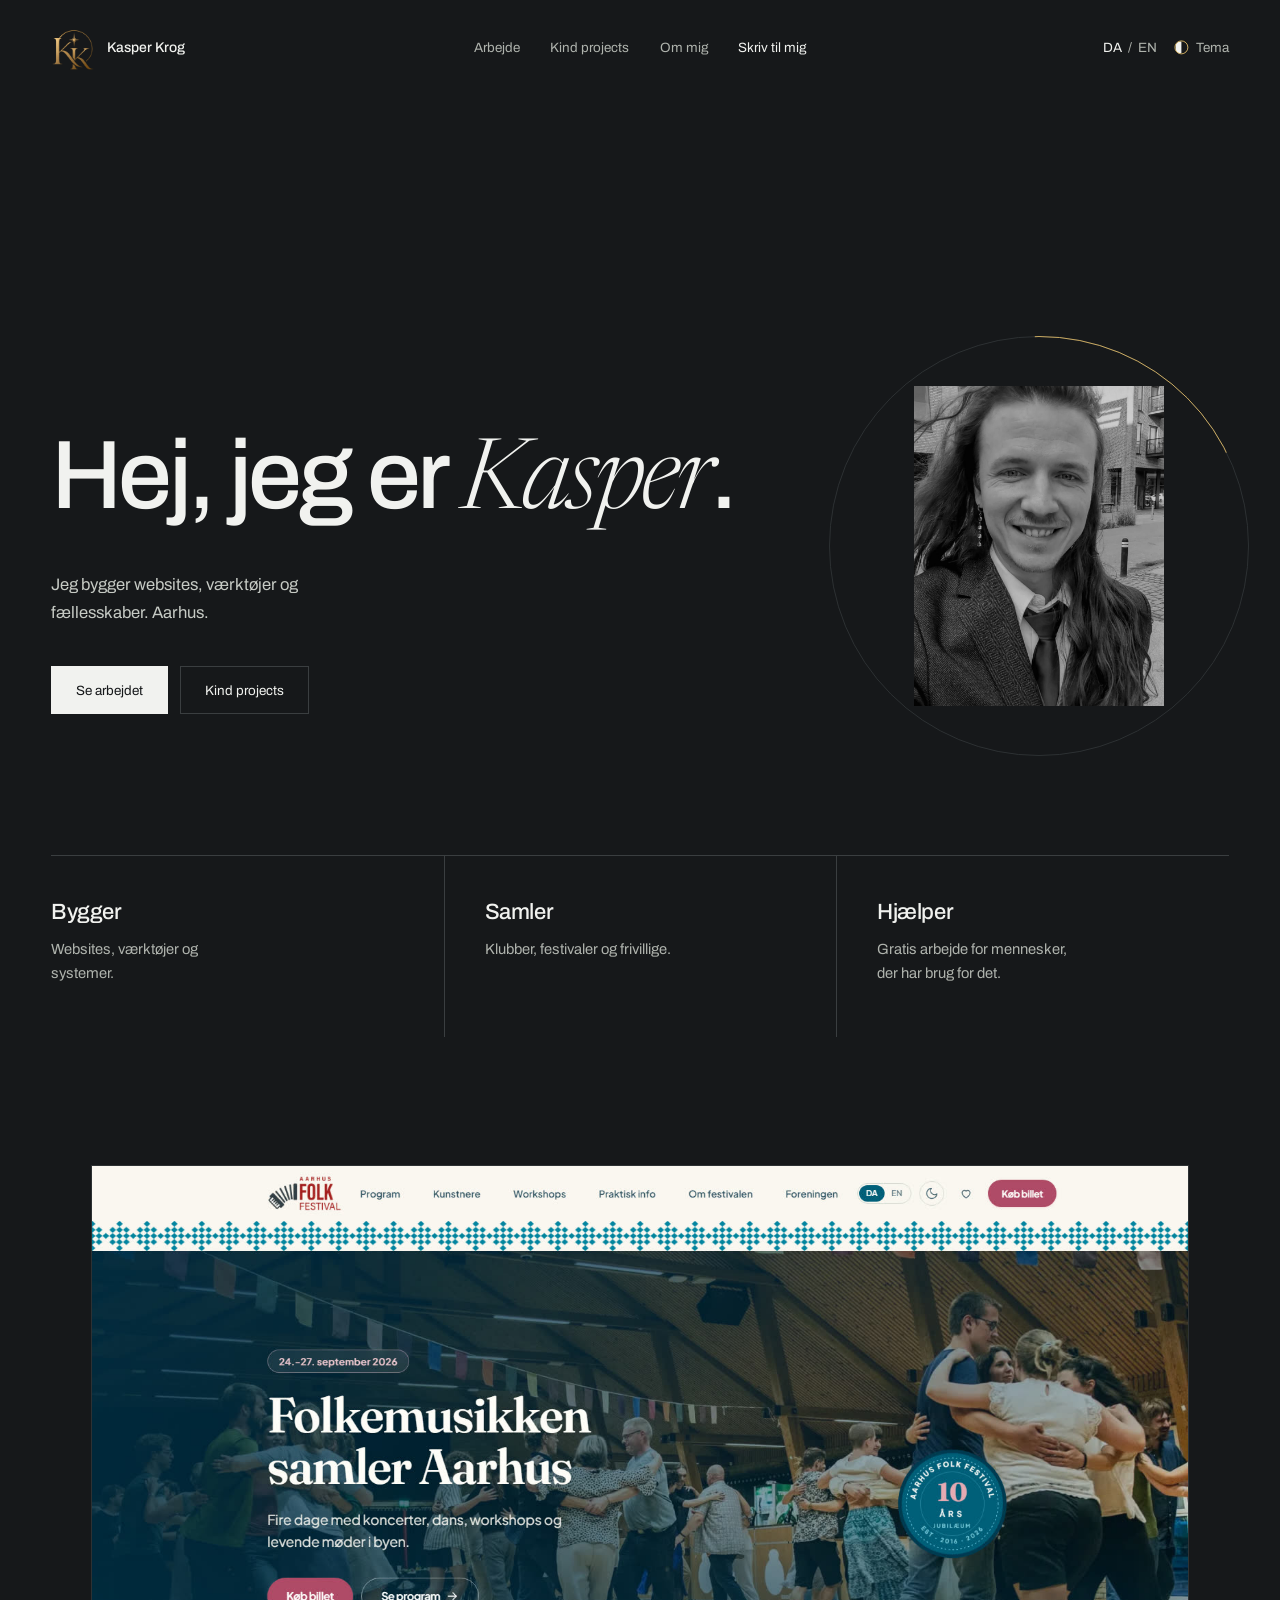
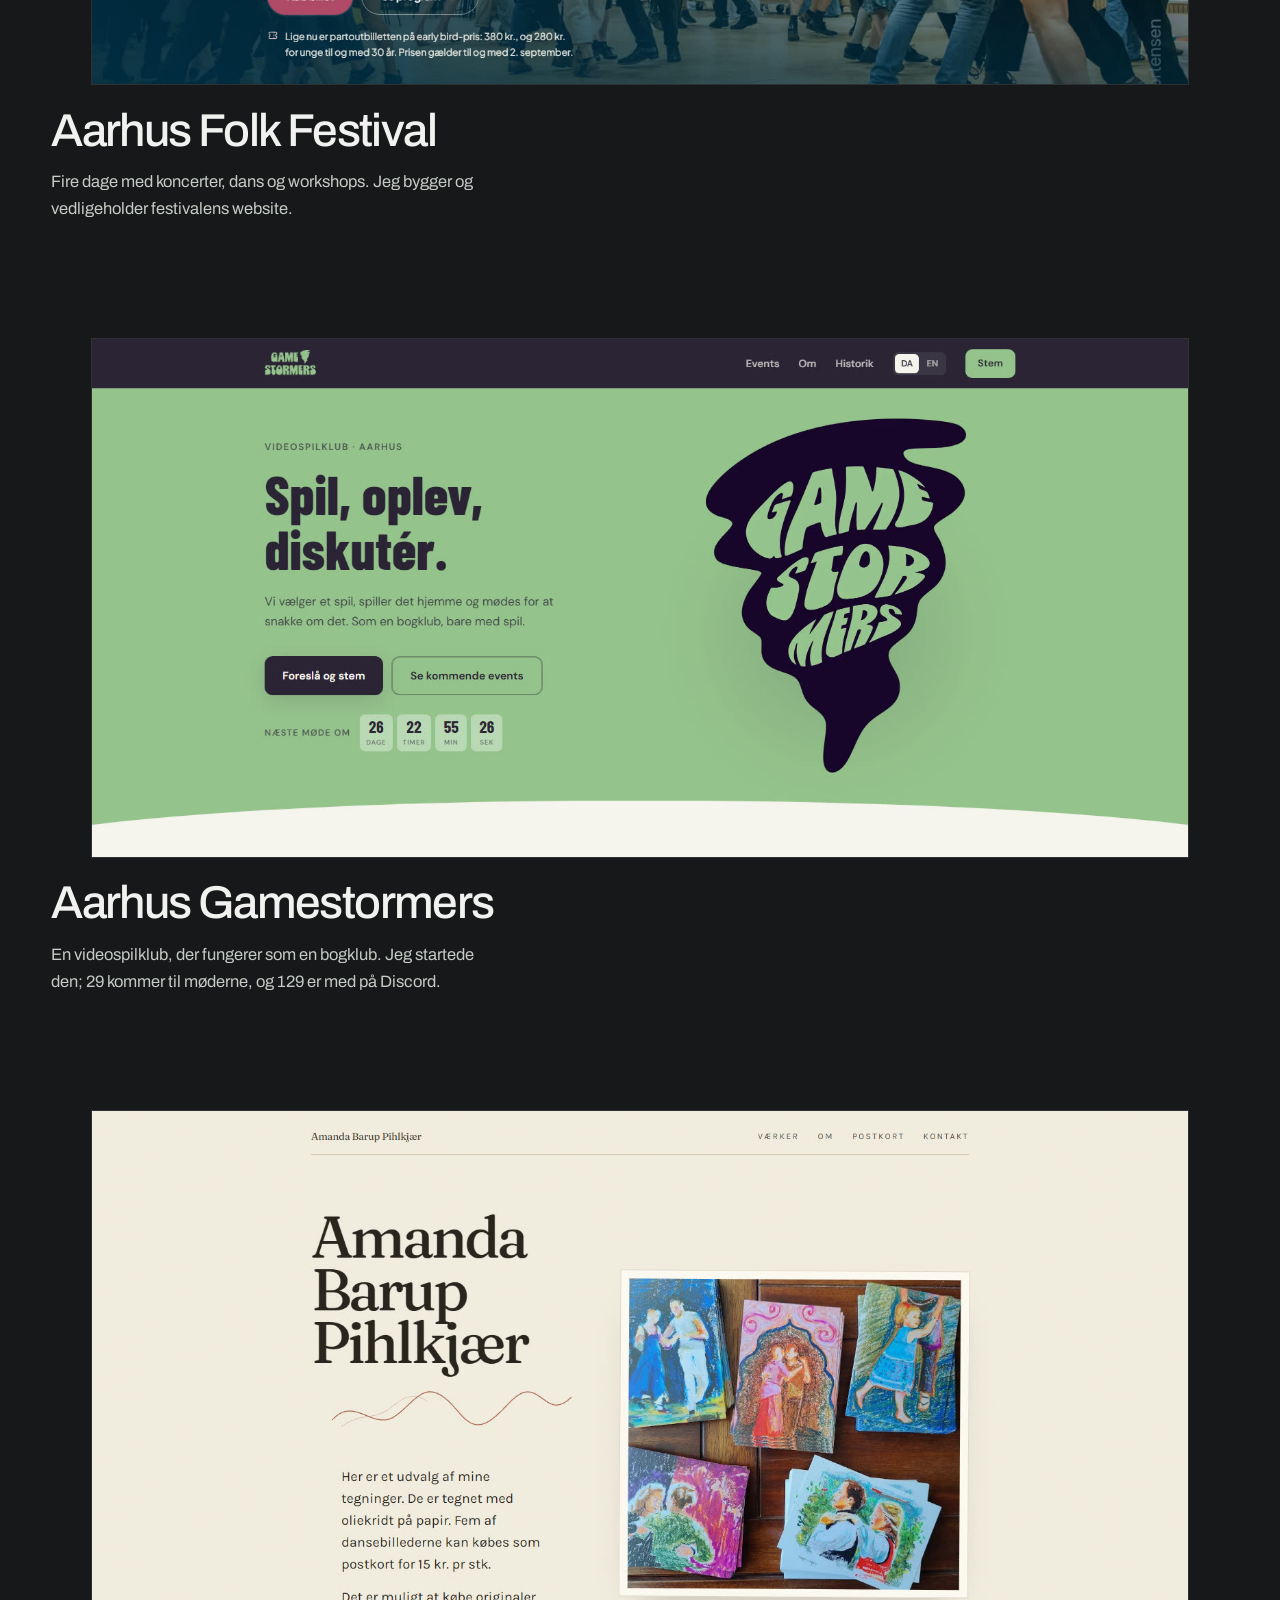
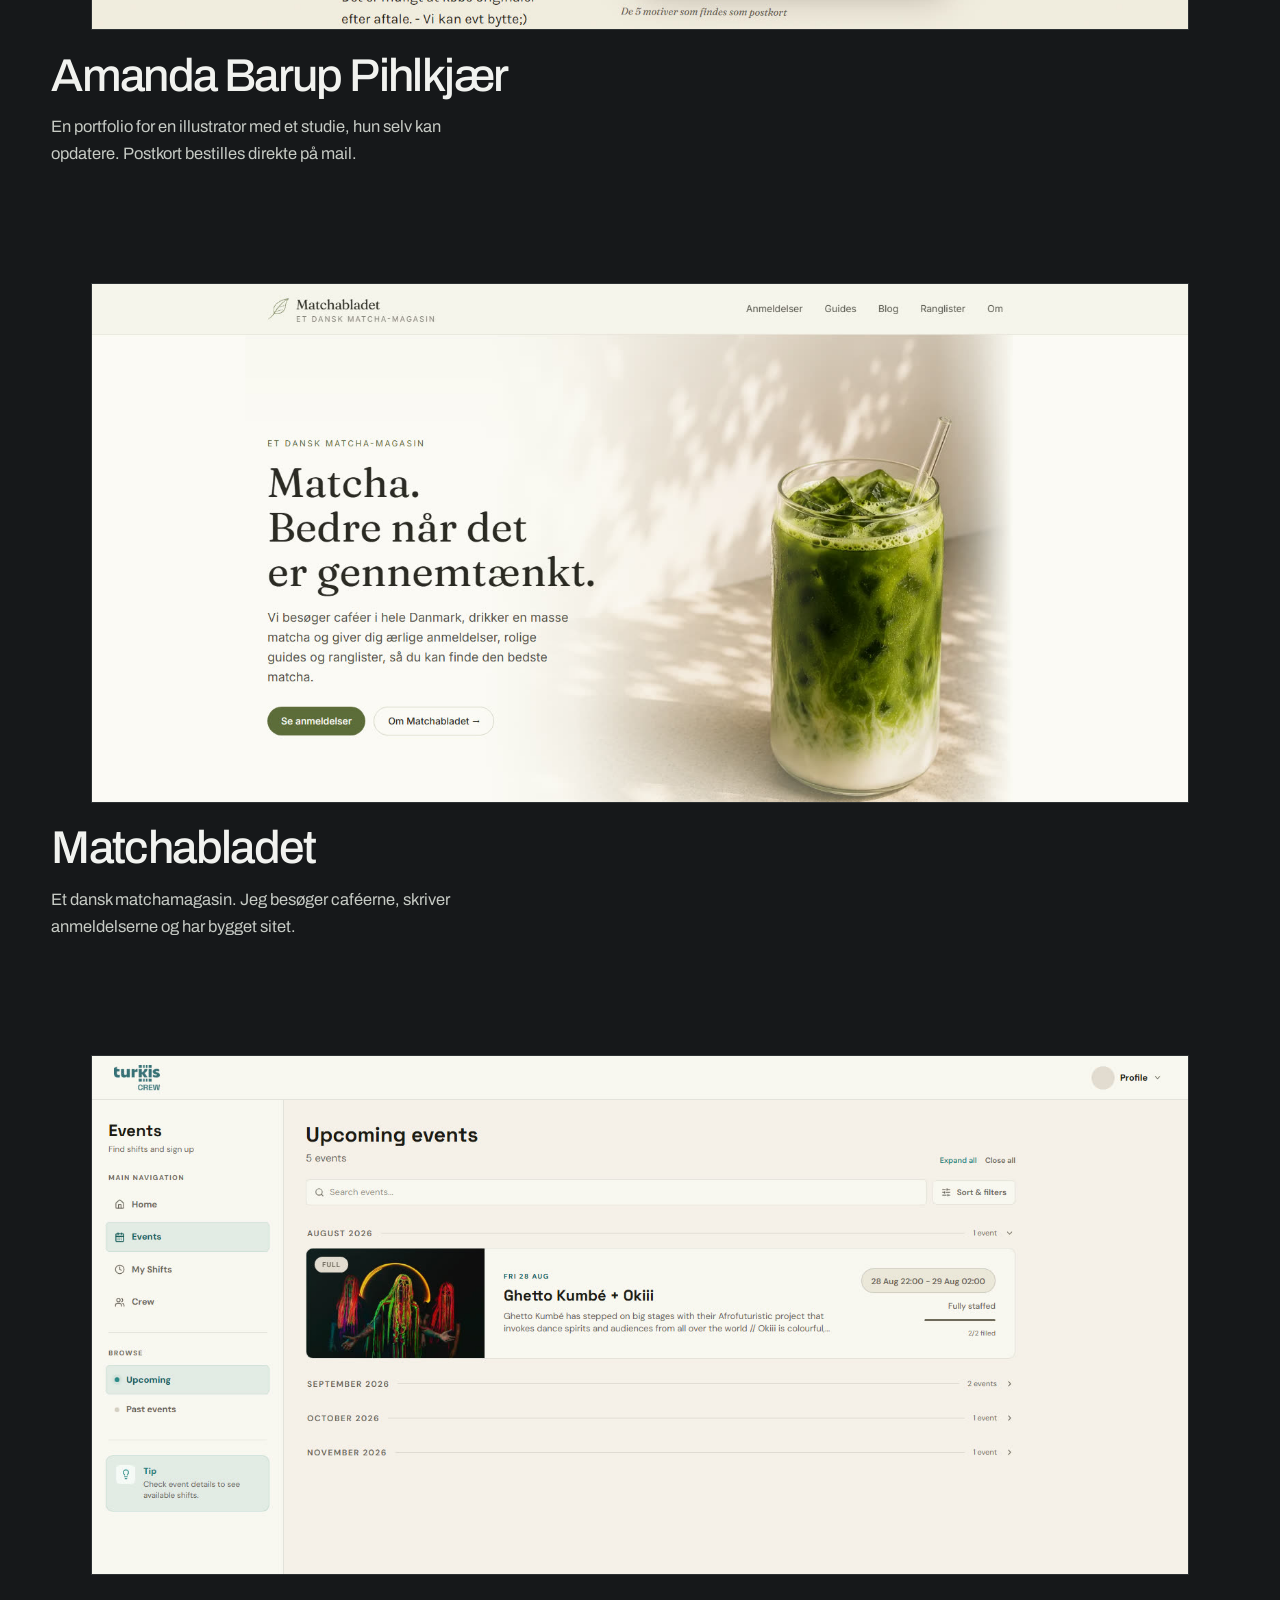
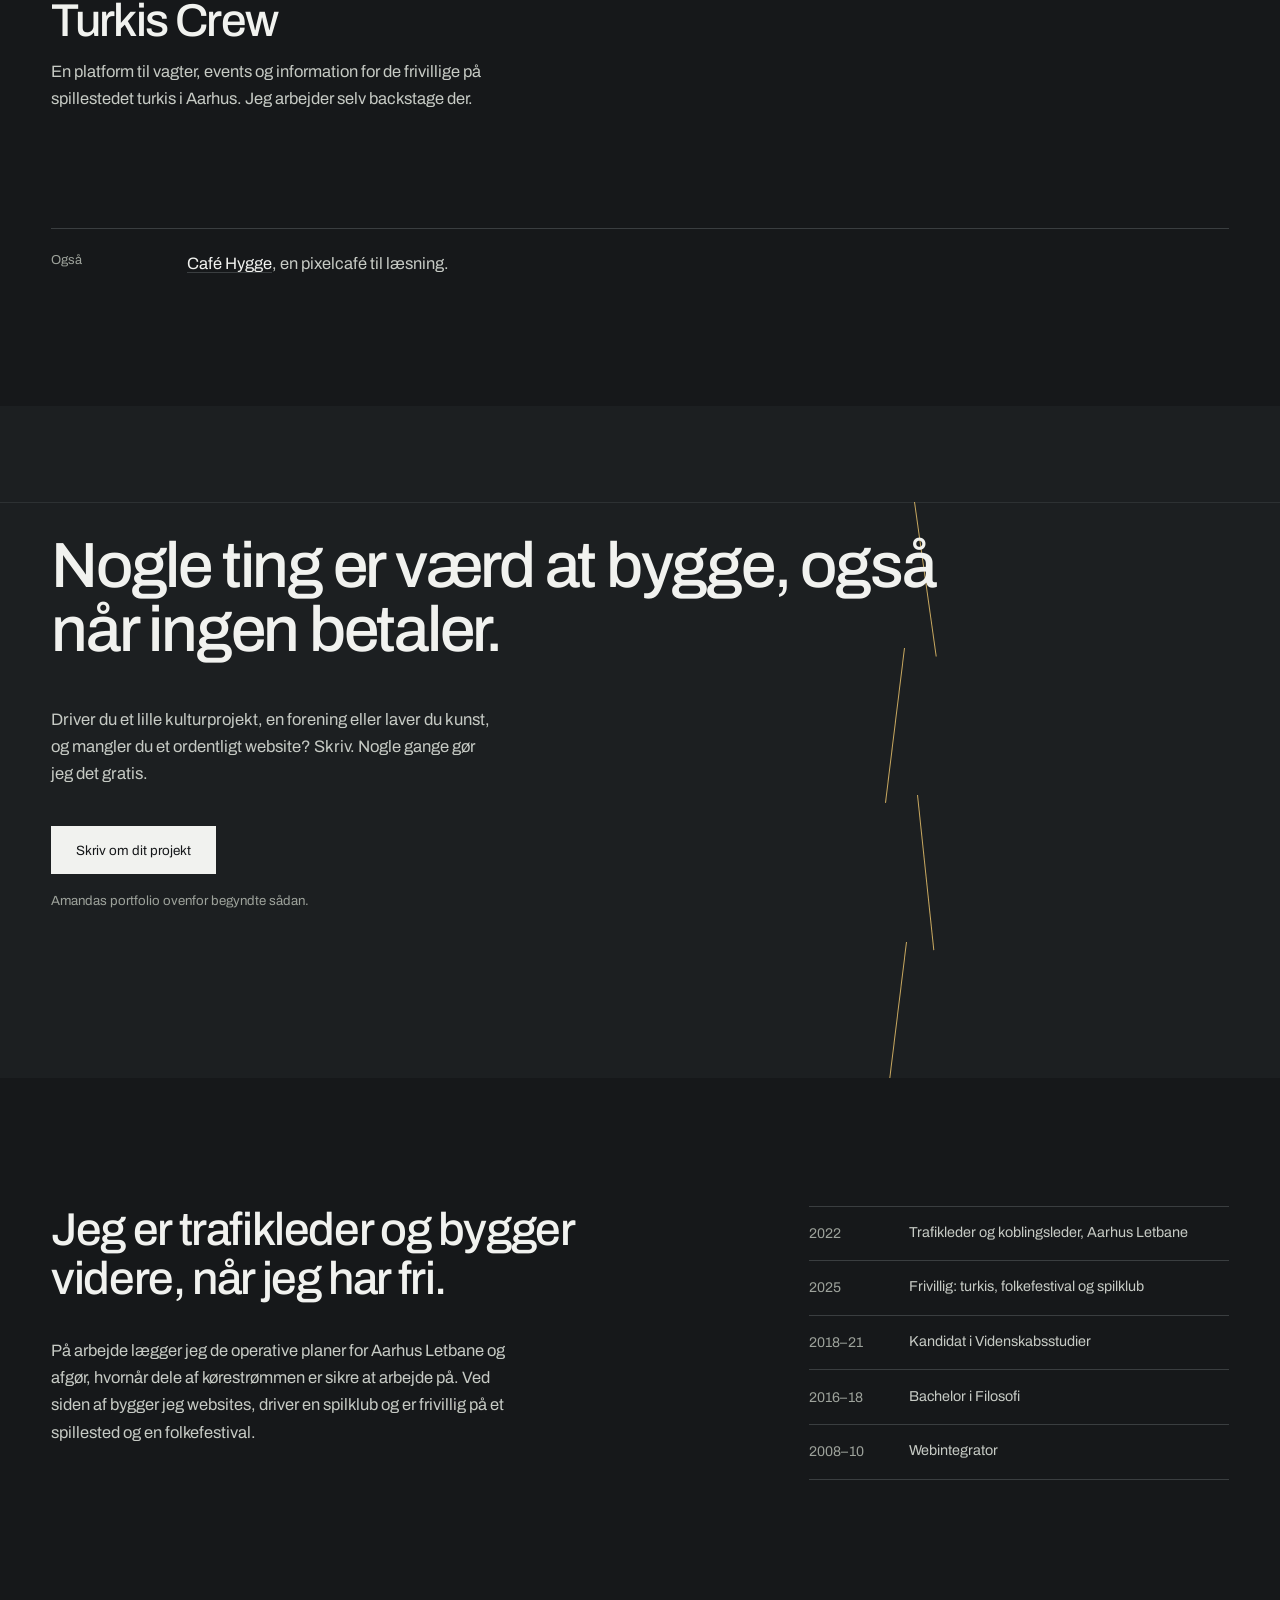
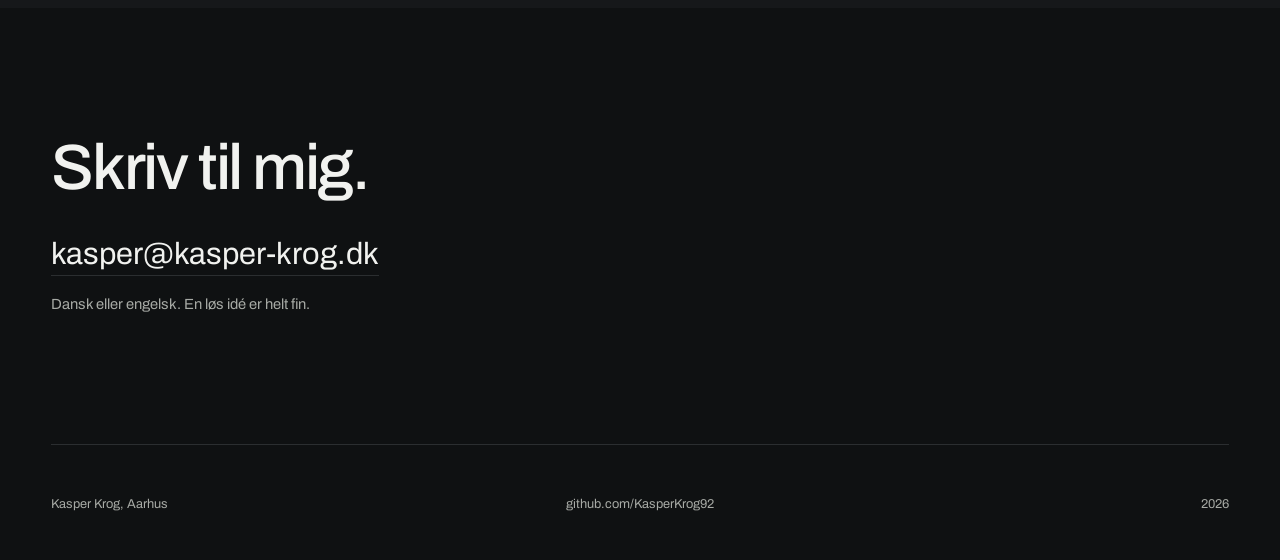
==== index.html @ fda8470f "Replace site logo and favicons with gold KK monogram" ====
<!DOCTYPE html>
<html lang="da" data-theme="dusk">
<head>
  <meta charset="utf-8">
  <meta name="viewport" content="width=device-width, initial-scale=1">
  <title>Kasper Krog · Trafikleder, digital skaber og kulturmenneske i Aarhus</title>
  <meta name="description" content="Kasper Krog bygger websites, værktøjer og fællesskaber i Aarhus. Se arbejdet, læs om Kind Projects, eller skriv med en idé.">
  <meta property="og:title" content="Kasper Krog">
  <meta property="og:description" content="Websites, værktøjer og fællesskaber. Aarhus.">
  <meta property="og:url" content="https://kasper-krog.dk/">
  <meta property="og:type" content="website">
  <meta property="og:locale" content="da_DK">
  <meta property="og:image" content="https://kasper-krog.dk/assets/img/og.jpg">
  <meta property="og:image:width" content="1200">
  <meta property="og:image:height" content="630">
  <meta name="theme-color" content="#16181a">
  <link rel="canonical" href="https://kasper-krog.dk/">
  <link rel="alternate" hreflang="da" href="https://kasper-krog.dk/">
  <link rel="alternate" hreflang="en" href="https://kasper-krog.dk/en/">
  <link rel="alternate" hreflang="x-default" href="https://kasper-krog.dk/">
  <link rel="icon" href="assets/favicon.png?v=20260911" type="image/png" sizes="64x64">
  <link rel="icon" href="favicon.ico?v=20260911" sizes="16x16 32x32 48x48">
  <link rel="apple-touch-icon" href="assets/apple-touch-icon.png?v=20260911">
  <script>
    (function () {
      var key = 'kk-theme';
      var theme;
      try {
        var saved = JSON.parse(localStorage.getItem(key));
        if (saved && (saved.theme === 'dawn' || saved.theme === 'dusk') && saved.expiresAt > Date.now()) {
          theme = saved.theme;
        } else {
          localStorage.removeItem(key);
        }
      } catch (e) {
        try { localStorage.removeItem(key); } catch (e2) {}
      }
      if (!theme) {
        var hour = new Date().getHours();
        theme = hour >= 7 && hour < 19 ? 'dawn' : 'dusk';
      }
      document.documentElement.dataset.theme = theme;
      var meta = document.querySelector('meta[name="theme-color"]');
      if (meta) { meta.content = theme === 'dawn' ? '#f4f5f3' : '#16181a'; }
    })();
  </script>
  <link rel="preconnect" href="https://fonts.googleapis.com">
  <link rel="preconnect" href="https://fonts.gstatic.com" crossorigin>
  <link href="https://fonts.googleapis.com/css2?family=Archivo:wght@400;500&family=Newsreader:ital,opsz,wght@1,6..72,300&display=swap" rel="stylesheet">
  <link rel="stylesheet" href="css/site.css">
  <script type="application/ld+json">
  {
    "@context": "https://schema.org",
    "@type": "Person",
    "name": "Kasper Krog",
    "url": "https://kasper-krog.dk/",
    "jobTitle": "Trafikleder og koblingsleder",
    "homeLocation": { "@type": "Place", "name": "Aarhus, Denmark" },
    "sameAs": ["https://github.com/KasperKrog92"]
  }
  </script>
</head>
<body>
  <a class="skip-link" href="#main-content">Spring til indhold</a>
  <header class="site-head">
    <a class="brand" href="./" aria-label="Kasper Krog, forside">
      <img class="brand-mark" src="assets/kk-logo.png" width="490" height="490" alt="" aria-hidden="true"><span>Kasper Krog</span>
    </a>
    <nav class="site-nav" id="primary-nav" aria-label="Sidens sektioner">
      <a href="#arbejde">Arbejde</a>
      <a href="#kind-projects">Kind projects</a>
      <a href="#om-mig">Om mig</a>
      <a class="nav-contact" href="#kontakt">Skriv til mig</a>
    </nav>
    <div class="head-tools">
      <span class="lang-switch"><span aria-current="true" lang="da">DA</span><span aria-hidden="true">/</span><a href="en/" hreflang="en" lang="en" data-lang-choice="en">EN</a></span>
      <button class="theme-toggle" id="lantern" type="button" aria-pressed="false" aria-label="Skift mellem dag og nat"><span class="theme-dot" aria-hidden="true"></span><span class="theme-word">Tema</span></button>
      <button class="menu-toggle" type="button" aria-expanded="false" aria-controls="primary-nav">Menu</button>
    </div>
  </header>

  <main id="main-content" tabindex="-1">
    <section class="hero" aria-labelledby="hero-heading">
      <div class="hero-copy">
        <h1 id="hero-heading">Hej, jeg er <em>Kasper</em>.</h1>
        <p class="hero-lead">Jeg bygger websites, værktøjer og fællesskaber. Aarhus.</p>
        <div class="button-row">
          <a class="button button-primary" href="#arbejde">Se arbejdet</a>
          <a class="button button-secondary" href="#kind-projects">Kind projects</a>
        </div>
      </div>
      <div class="portrait-wrap">
        <span class="portrait-ring" aria-hidden="true"></span>
        <img src="assets/img/portraet.jpg" alt="Portræt af Kasper Krog i Aarhus." width="800" height="1000">
      </div>
    </section>

    <section class="three-things" aria-label="Det jeg gør">
      <a href="#arbejde"><h2>Bygger</h2><p>Websites, værktøjer og systemer.</p></a>
      <a href="#om-mig"><h2>Samler</h2><p>Klubber, festivaler og frivillige.</p></a>
      <a href="#kind-projects"><h2>Hjælper</h2><p>Gratis arbejde for mennesker, der har brug for det.</p></a>
    </section>

    <section class="work" id="arbejde" aria-labelledby="work-heading">
      <h2 class="visually-hidden" id="work-heading">Udvalgt arbejde</h2>
      <a class="project" href="https://www.aarhusfolkfestival.dk/" target="_blank" rel="noopener">
        <figure class="project-plate"><img src="assets/img/cases/folk-festival.jpg" alt="" width="1600" height="1000" loading="lazy"></figure>
        <div class="project-title-row"><h3>Aarhus Folk Festival</h3></div>
        <p>Fire dage med koncerter, dans og workshops. Jeg bygger og vedligeholder festivalens website.</p>
      </a>
      <a class="project" href="https://www.gamestormers.dk/" target="_blank" rel="noopener">
        <figure class="project-plate"><img src="assets/img/cases/gamestormers.jpg" alt="" width="1600" height="1000" loading="lazy"></figure>
        <div class="project-title-row"><h3>Aarhus Gamestormers</h3></div>
        <p>En videospilklub, der fungerer som en bogklub. Jeg startede den; 29 kommer til møderne, og 129 er med på Discord.</p>
      </a>
      <a class="project" href="https://abp-tegning.dk/" target="_blank" rel="noopener">
        <figure class="project-plate"><img src="assets/img/cases/amanda-barup.jpg" alt="" width="1600" height="1000" loading="lazy"></figure>
        <div class="project-title-row"><h3>Amanda Barup Pihlkjær</h3></div>
        <p>En portfolio for en illustrator med et studie, hun selv kan opdatere. Postkort bestilles direkte på mail.</p>
      </a>
      <a class="project" href="https://matchabladet.dk/" target="_blank" rel="noopener">
        <figure class="project-plate"><img src="assets/img/cases/matchabladet.jpg" alt="" width="1600" height="1000" loading="lazy"></figure>
        <div class="project-title-row"><h3>Matchabladet</h3></div>
        <p>Et dansk matchamagasin. Jeg besøger caféerne, skriver anmeldelserne og har bygget sitet.</p>
      </a>
      <a class="project" href="https://turkis.gamestormers.dk/" target="_blank" rel="noopener">
        <figure class="project-plate"><img src="assets/img/cases/turkis-crew.jpg" alt="" width="1600" height="1000" loading="lazy"></figure>
        <div class="project-title-row"><h3>Turkis Crew</h3></div>
        <p>En platform til vagter, events og information for de frivillige på spillestedet turkis i Aarhus. Jeg arbejder selv backstage der.</p>
      </a>
      <div class="also">
        <span>Også</span>
        <p><a href="https://hygge.kasper-krog.dk" target="_blank" rel="noopener">Café Hygge</a>, en pixelcafé til læsning.</p>
      </div>
    </section>

    <section class="kind" id="kind-projects" aria-labelledby="kind-heading">
      <div class="kind-rule" aria-hidden="true"></div>
      <div class="kind-seam" aria-hidden="true"><span></span><span></span><span></span><span></span></div>
      <div class="kind-content">
        <h2 id="kind-heading">Nogle ting er værd at bygge, også når ingen betaler.</h2>
        <p>Driver du et lille kulturprojekt, en forening eller laver du kunst, og mangler du et ordentligt website? Skriv. Nogle gange gør jeg det gratis.</p>
        <a class="button button-primary" href="mailto:kasper@kasper-krog.dk?subject=Kind%20project">Skriv om dit projekt</a>
        <small>Amandas portfolio ovenfor begyndte sådan.</small>
      </div>
    </section>

    <section class="about" id="om-mig" aria-labelledby="about-heading">
      <div>
        <h2 id="about-heading">Jeg er trafikleder og bygger videre, når jeg har fri.</h2>
        <p>På arbejde lægger jeg de operative planer for Aarhus Letbane og afgør, hvornår dele af kørestrømmen er sikre at arbejde på. Ved siden af bygger jeg websites, driver en spilklub og er frivillig på et spillested og en folkefestival.</p>
      </div>
      <ol class="timeline" aria-label="Erfaring og uddannelse">
        <li><span>2022</span><p>Trafikleder og koblingsleder, Aarhus Letbane</p></li>
        <li><span>2025</span><p>Frivillig: turkis, folkefestival og spilklub</p></li>
        <li><span>2018–21</span><p>Kandidat i Videnskabsstudier</p></li>
        <li><span>2016–18</span><p>Bachelor i Filosofi</p></li>
        <li><span>2008–10</span><p>Webintegrator</p></li>
      </ol>
    </section>

    <section class="contact" id="kontakt" aria-labelledby="contact-heading">
      <h2 id="contact-heading">Skriv til mig.</h2>
      <a class="email" href="mailto:kasper@kasper-krog.dk">kasper@kasper-krog.dk</a>
      <p>Dansk eller engelsk. En løs idé er helt fin.</p>
    </section>
  </main>

  <footer class="site-foot"><span>Kasper Krog, Aarhus</span><a href="https://github.com/KasperKrog92" target="_blank" rel="noopener">github.com/KasperKrog92</a><span>2026</span></footer>
  <script src="js/site.js"></script>
</body>
</html>
---- css/site.css ----
/* kasper-krog.dk front page: mineral portfolio, August 2026.
   The old rooms keep their separate visual language in css/style.css. */

:root {
  --font: Archivo, "Helvetica Neue", Helvetica, Arial, sans-serif;
  --font-accent: Newsreader, Georgia, serif;
  --page-x: clamp(1.25rem, 4vw, 3.25rem);
  --content: 1500px;
  --ease: cubic-bezier(.16, 1, .3, 1);
}

[data-theme="dawn"] {
  color-scheme: light;
  --mineral: #f4f5f3;
  --plaster: #ffffff;
  --ink: #16181a;
  --ink-2: #4a4e49;
  --muted: #666b65;
  --faint: #626761;
  --line: #d7dad5;
  --line-2: #e4e6e2;
  --brass: #a88b4e;
  --brass-text: #7c652f;
  --button-bg: #16181a;
  --button-ink: #f4f5f3;
  --contact-bg: #151718;
  --contact-ink: #f1f2ef;
  --contact-muted: #a7aaa5;
  --contact-line: #313436;
}

[data-theme="dusk"] {
  color-scheme: dark;
  --mineral: #16181a;
  --plaster: #1c1f21;
  --ink: #f1f2ef;
  --ink-2: #c6cac4;
  --muted: #afb3ad;
  --faint: #9da29b;
  --line: #3a3e40;
  --line-2: #2d3133;
  --brass: #c9a960;
  --brass-text: #e0c47f;
  --button-bg: #f1f2ef;
  --button-ink: #16181a;
  --contact-bg: #0f1112;
  --contact-ink: #f1f2ef;
  --contact-muted: #a7aaa5;
  --contact-line: #2b2e30;
}

*, *::before, *::after { box-sizing: border-box; }

html {
  scroll-behavior: smooth;
  scroll-padding-top: 1rem;
  background: var(--mineral);
}

body {
  margin: 0;
  min-width: 320px;
  overflow-x: hidden;
  background: var(--mineral);
  color: var(--ink);
  font-family: var(--font);
  font-size: 16.5px;
  line-height: 1.65;
  -webkit-font-smoothing: antialiased;
  text-rendering: optimizeLegibility;
  transition: background-color .5s ease, color .5s ease;
}

body.menu-open { overflow: hidden; }

a { color: inherit; }

button, a { -webkit-tap-highlight-color: transparent; }

button { font: inherit; }

img { display: block; max-width: 100%; }

h1, h2, h3, p, figure { margin-top: 0; }

h1, h2, h3 { font-weight: 500; }

:focus-visible {
  outline: 2px solid var(--brass-text);
  outline-offset: 3px;
}

::selection { background: var(--brass); color: #16181a; }

.visually-hidden {
  position: absolute;
  width: 1px;
  height: 1px;
  padding: 0;
  margin: -1px;
  overflow: hidden;
  clip: rect(0, 0, 0, 0);
  white-space: nowrap;
  border: 0;
}

.skip-link {
  position: fixed;
  top: .75rem;
  left: .75rem;
  z-index: 100;
  transform: translateY(-180%);
  background: var(--button-bg);
  color: var(--button-ink);
  padding: .75rem 1rem;
  text-decoration: none;
}

.skip-link:focus { transform: none; }

/* Header */

.site-head {
  width: min(100%, calc(var(--content) + (2 * var(--page-x))));
  margin-inline: auto;
  padding: 1.6rem var(--page-x);
  display: grid;
  grid-template-columns: 1fr auto 1fr;
  align-items: center;
  gap: 2rem;
  position: relative;
  z-index: 30;
}

.brand {
  width: max-content;
  display: inline-flex;
  align-items: center;
  gap: .75rem;
  color: var(--ink);
  font-size: .875rem;
  font-weight: 500;
  line-height: 1;
  text-decoration: none;
  position: relative;
  z-index: 30;
}

.brand-mark {
  width: 2.75rem;
  height: 2.75rem;
  flex: none;
  display: block;
  object-fit: contain;
}

.site-nav {
  display: flex;
  align-items: center;
  gap: clamp(1.25rem, 2.5vw, 1.9rem);
}

.site-nav a,
.lang-switch,
.theme-toggle,
.menu-toggle {
  color: var(--muted);
  font-size: .84rem;
  line-height: 1;
}

.site-nav a,
.lang-switch a,
.site-foot a { text-decoration: none; }

.site-nav a:hover,
.lang-switch a:hover,
.site-foot a:hover { color: var(--brass-text); }

.site-nav .nav-contact { color: var(--ink); }

.head-tools {
  justify-self: end;
  display: flex;
  align-items: center;
  gap: 1.1rem;
  position: relative;
  z-index: 30;
}

.lang-switch { display: flex; align-items: center; gap: .35rem; }
.lang-switch [aria-current] { color: var(--ink); }

.theme-toggle,
.menu-toggle {
  min-height: 2.75rem;
  padding: 0;
  border: 0;
  background: none;
  color: var(--muted);
  cursor: pointer;
}

.theme-toggle { display: inline-flex; align-items: center; gap: .45rem; }

.theme-toggle:hover,
.menu-toggle:hover { color: var(--ink); }

.theme-dot {
  width: .9rem;
  height: .9rem;
  border: 1px solid var(--brass);
  border-radius: 50%;
  background: linear-gradient(90deg, transparent 50%, var(--ink) 50%);
  transform: rotate(0deg);
  transition: transform .7s var(--ease);
}

[data-theme="dusk"] .theme-dot { transform: rotate(180deg); }

.menu-toggle { display: none; }

/* Hero */

.hero {
  width: min(100%, calc(var(--content) + (2 * var(--page-x))));
  min-height: min(760px, calc(100svh - 5rem));
  margin-inline: auto;
  padding: clamp(5.5rem, 9vw, 9rem) var(--page-x) clamp(7rem, 11vw, 9.5rem);
  display: grid;
  grid-template-columns: minmax(0, 1fr) 23.75rem;
  align-items: end;
  gap: clamp(3rem, 6vw, 6rem);
  overflow: clip;
}

.hero-copy { position: relative; z-index: 2; }

.hero h1 {
  max-width: 15ch;
  margin-bottom: 0;
  font-size: clamp(3rem, 7.6vw, 8rem);
  line-height: .94;
  letter-spacing: -.038em;
}

.hero h1 em {
  font-family: var(--font-accent);
  font-weight: 300;
}

.hero-lead {
  max-width: 34ch;
  margin: 2.5rem 0 0;
  color: var(--ink-2);
  font-size: 1.04rem;
  line-height: 1.65;
}

.button-row { display: flex; flex-wrap: wrap; gap: .75rem; margin-top: 2.5rem; }

.button {
  min-height: 3rem;
  display: inline-flex;
  align-items: center;
  justify-content: center;
  padding: .75rem 1.5rem;
  border: 1px solid var(--line);
  border-radius: 0;
  font-size: .84rem;
  line-height: 1;
  text-decoration: none;
  transition: background-color .25s ease, border-color .25s ease, color .25s ease;
}

.button-primary { border-color: var(--button-bg); background: var(--button-bg); color: var(--button-ink); }
.button-primary:hover { border-color: var(--brass-text); background: var(--brass-text); color: var(--button-ink); }
.button-secondary:hover { border-color: var(--brass); color: var(--brass-text); }

.portrait-wrap {
  width: 15.625rem;
  height: 20rem;
  margin: 0 auto .5rem;
  position: relative;
}

.portrait-wrap img {
  width: 100%;
  height: 100%;
  position: relative;
  z-index: 1;
  object-fit: cover;
  object-position: 50% 20%;
  filter: grayscale(1) contrast(1.04) brightness(1.04);
}

[data-theme="dusk"] .portrait-wrap img { filter: grayscale(1) contrast(1.05) brightness(.82); }

.portrait-ring {
  width: 26.25rem;
  height: 26.25rem;
  position: absolute;
  left: 50%;
  top: 50%;
  z-index: 0;
  transform: translate(-50%, -50%);
  border: 1px solid var(--line-2);
  border-radius: 50%;
  pointer-events: none;
}

.portrait-ring::after {
  content: "";
  position: absolute;
  inset: -1px;
  border: 1px solid var(--brass);
  border-radius: 50%;
  clip-path: polygon(50% 50%, 49% -2%, 102% -2%, 102% 24%);
  animation: ring-turn 260s linear infinite;
}

@keyframes ring-turn { to { transform: rotate(360deg); } }

.hero h1,
.hero-lead,
.button-row,
.portrait-wrap {
  opacity: 0;
  transform: translateY(18px);
  animation: arrive 1.2s var(--ease) forwards;
}

.hero-lead { animation-delay: .1s; }
.button-row { animation-delay: .4s; }
.portrait-wrap { animation-delay: .8s; }

@keyframes arrive { to { opacity: 1; transform: none; } }

/* Build, gather, help */

.three-things {
  width: min(calc(100% - (2 * var(--page-x))), var(--content));
  margin-inline: auto;
  display: grid;
  grid-template-columns: repeat(3, 1fr);
  border-top: 1px solid var(--line);
}

.three-things a {
  min-width: 0;
  padding: 2.75rem 2.5rem 3.25rem;
  color: inherit;
  text-decoration: none;
}

.three-things a:first-child { padding-left: 0; }
.three-things a:last-child { padding-right: 0; }
.three-things a + a { border-left: 1px solid var(--line); }
.three-things h2 { margin-bottom: .7rem; font-size: 1.38rem; line-height: 1.15; letter-spacing: -.02em; }
.three-things p { max-width: 24ch; margin-bottom: 0; color: var(--muted); font-size: .92rem; }
.three-things a:hover h2 { color: var(--brass-text); }

/* Work */

.work {
  width: min(100%, calc(var(--content) + (2 * var(--page-x))));
  margin-inline: auto;
  padding: clamp(6.5rem, 10vw, 8.5rem) var(--page-x) clamp(7rem, 10vw, 9rem);
  display: flex;
  flex-direction: column;
  gap: clamp(6.5rem, 9vw, 7.5rem);
}

.project {
  display: block;
  color: inherit;
  text-decoration: none;
}

.project-plate {
  height: clamp(24rem, 42vw, 32.5rem);
  margin-bottom: 0;
  overflow: hidden;
  background: var(--plaster);
  border: 1px solid var(--line-2);
}

.project-plate img {
  width: 100%;
  height: 100%;
  object-fit: cover;
  object-position: 50% 0;
  transition: transform 1.4s var(--ease);
}

.project:hover .project-plate img { transform: scale(1.02); }

.project-title-row {
  margin-top: 1.4rem;
  display: flex;
  align-items: baseline;
}

.project h3 {
  margin-bottom: 0;
  font-size: clamp(2rem, 3.6vw, 3.375rem);
  line-height: 1;
  letter-spacing: -.035em;
}

.also > span { color: var(--faint); font-size: .81rem; }

.project > p {
  max-width: 48ch;
  margin: .9rem 0 0;
  color: var(--ink-2);
  line-height: 1.65;
}

.project:hover h3 { color: var(--brass-text); }

.also {
  display: grid;
  grid-template-columns: 7rem 1fr;
  gap: 1.5rem;
  padding-top: 1.35rem;
  border-top: 1px solid var(--line);
}

.also p { max-width: 52rem; margin-bottom: 0; color: var(--ink-2); }

.also a {
  color: var(--ink);
  text-decoration: none;
  border-bottom: 1px solid var(--line);
}

.also a:hover { color: var(--brass-text); border-color: var(--brass); }

/* Kind Projects */

.kind {
  min-height: 42rem;
  padding: clamp(7.5rem, 10vw, 8.75rem) var(--page-x);
  position: relative;
  overflow: hidden;
  background: var(--plaster);
}

.kind-rule {
  position: absolute;
  top: 6rem;
  left: 0;
  right: 0;
  height: 1px;
  background: var(--line-2);
}

.kind-seam {
  width: 5.5rem;
  height: calc(100% - 6rem);
  position: absolute;
  top: 6rem;
  left: 68%;
  z-index: 0;
  transform: scaleY(0);
  transform-origin: top;
  transition: transform 5s var(--ease);
  pointer-events: none;
}

.kind-seam.is-drawn { transform: scaleY(1); }

.kind-seam span {
  width: 1px;
  height: 27%;
  position: absolute;
  left: 50%;
  background: var(--brass);
  transform-origin: top;
}

.kind-seam span:nth-child(1) { top: 0; transform: rotate(-8deg); }
.kind-seam span:nth-child(2) { top: 25.5%; left: 38%; transform: rotate(7deg); }
.kind-seam span:nth-child(3) { top: 51%; left: 53%; transform: rotate(-6deg); }
.kind-seam span:nth-child(4) { top: 76.5%; left: 40%; transform: rotate(7deg); }

.kind-content {
  width: min(100%, var(--content));
  margin-inline: auto;
  position: relative;
  z-index: 1;
}

.kind h2,
.contact h2 {
  max-width: 26ch;
  margin-bottom: 2.75rem;
  font-size: clamp(2.25rem, 5vw, 5.125rem);
  line-height: 1;
  letter-spacing: -.035em;
}

.kind p { max-width: 44ch; margin-bottom: 2.4rem; color: var(--ink-2); font-size: 1.04rem; }
.kind small { display: block; margin-top: 1rem; color: var(--faint); font-size: .83rem; }

/* About */

.about {
  width: min(100%, calc(var(--content) + (2 * var(--page-x))));
  margin-inline: auto;
  padding: clamp(7rem, 10vw, 8.5rem) var(--page-x);
  display: grid;
  grid-template-columns: minmax(0, 1fr) minmax(20rem, 26.25rem);
  align-items: start;
  gap: clamp(4rem, 8vw, 7rem);
}

.about h2 {
  max-width: 24ch;
  margin-bottom: 2rem;
  font-size: clamp(2rem, 3.6vw, 3.25rem);
  line-height: 1.08;
  letter-spacing: -.03em;
}

.about > div > p { max-width: 52ch; margin-bottom: 0; color: var(--ink-2); }

.timeline { margin: 0; padding: 0; list-style: none; }

.timeline li {
  display: grid;
  grid-template-columns: 5.1rem 1fr;
  gap: 1.15rem;
  padding: .95rem 0;
  border-top: 1px solid var(--line);
}

.timeline li:last-child { border-bottom: 1px solid var(--line); }
.timeline span { color: var(--faint); font-size: .88rem; }
.timeline p { margin-bottom: 0; color: var(--ink-2); font-size: .9rem; line-height: 1.5; }

/* Contact and footer */

.contact,
.site-foot { background: var(--contact-bg); color: var(--contact-ink); }

.contact { padding: clamp(6.5rem, 10vw, 8rem) max(var(--page-x), calc((100% - var(--content)) / 2 + var(--page-x))); }
.contact h2 { margin-bottom: 2rem; }

.email {
  display: inline-block;
  color: var(--contact-ink);
  border-bottom: 1px solid var(--contact-line);
  font-size: clamp(1.3rem, 2.4vw, 2.125rem);
  line-height: 1.4;
  text-decoration: none;
}

.email:hover { color: var(--brass); border-color: var(--brass); }
.contact p { margin: 1rem 0 0; color: var(--contact-muted); font-size: .92rem; }

.site-foot {
  width: 100%;
  padding: 0 max(var(--page-x), calc((100% - var(--content)) / 2 + var(--page-x))) 2.75rem;
  display: grid;
  grid-template-columns: 1fr auto 1fr;
  gap: 2rem;
  color: var(--contact-muted);
  font-size: .8rem;
}

.site-foot::before {
  content: "";
  grid-column: 1 / -1;
  height: 1px;
  margin-bottom: 1.1rem;
  background: var(--contact-line);
}

.site-foot a { color: var(--contact-muted); }
.site-foot span:last-child { justify-self: end; }

/* Rain easter egg */

.rain-visit {
  position: fixed;
  inset: 0;
  z-index: 55;
  pointer-events: none;
  opacity: 0;
  transition: opacity 1.4s ease;
}

.rain-visit.is-raining { opacity: 1; }

/* Responsive */

@media (max-width: 1080px) {
  .hero {
    min-height: 0;
    grid-template-columns: 1fr;
    align-items: start;
    padding-top: clamp(5rem, 12vw, 8rem);
  }

  .portrait-wrap { margin: 4rem 0 1rem 5.5rem; }
  .three-things { grid-template-columns: 1fr; }
  .three-things a { padding: 2rem 0; }
  .three-things a + a { border-left: 0; border-top: 1px solid var(--line); }
  .about { grid-template-columns: 1fr; }
  .timeline { max-width: 42rem; }
}

@media (max-width: 820px) {
  .site-head { grid-template-columns: 1fr auto; }
  .site-nav { grid-column: 1 / -1; grid-row: 2; justify-content: center; }
  .head-tools { grid-column: 2; grid-row: 1; }
  .project-plate { height: clamp(19rem, 57vw, 28rem); }
}

@media (max-width: 700px) {
  :root { --page-x: 1.25rem; }
  body { font-size: 1rem; }

  .site-head {
    min-height: 5rem;
    padding-block: 1rem;
    display: flex;
    justify-content: space-between;
    gap: 1rem;
  }

  .brand span:last-child { display: none; }
  .head-tools { margin-left: auto; gap: .85rem; }
  .theme-word { display: none; }
  .menu-toggle { display: inline-block; }

  .site-nav {
    display: none;
    position: fixed;
    inset: 0;
    z-index: 20;
    padding: 8rem var(--page-x) 3rem;
    flex-direction: column;
    align-items: flex-start;
    justify-content: flex-start;
    gap: 1.25rem;
    background: var(--mineral);
  }

  .menu-open .site-nav { display: flex; }
  .site-nav a { color: var(--ink); font-size: 1.75rem; font-weight: 500; line-height: 1.25; letter-spacing: -.025em; }

  .hero { padding-top: 4.5rem; padding-bottom: 6.5rem; gap: 2.5rem; }
  .hero h1 { font-size: clamp(2.85rem, 14vw, 4.25rem); }
  .hero-lead, .button-row { margin-top: 2rem; }
  .button { min-height: 3rem; padding-inline: 1.25rem; }

  .portrait-wrap { width: 13.75rem; height: 17.5rem; margin: 3.25rem 0 .5rem 2.2rem; }
  .portrait-ring { width: 20rem; height: 20rem; }

  .three-things a { padding-block: 1.6rem; }
  .work { padding-top: 6rem; gap: 6rem; }
  .project-plate { height: min(18.75rem, 63vw); }
  .project h3 { font-size: clamp(1.9rem, 9vw, 2.7rem); }
  .also { grid-template-columns: 1fr; gap: .6rem; }

  .kind { min-height: 39rem; padding-top: 7.25rem; }
  .kind-seam { left: 76%; opacity: .75; }
  .kind h2 { max-width: 13ch; }
  .kind p { max-width: 31ch; }

  .about { padding-block: 6.5rem; gap: 3.5rem; }
  .timeline li { grid-template-columns: 4.4rem 1fr; }
  .contact { padding-top: 6rem; padding-bottom: 6.5rem; }
  .email { overflow-wrap: anywhere; }
  .site-foot { grid-template-columns: 1fr; gap: .7rem; }
  .site-foot a, .site-foot span:last-child { justify-self: start; }
}

@media (max-width: 390px) {
  .button-row { align-items: stretch; flex-direction: column; }
  .button { width: 100%; }
  .portrait-wrap { margin-left: 1rem; }
}

@media (prefers-reduced-motion: reduce) {
  html { scroll-behavior: auto; }

  *, *::before, *::after {
    animation-duration: .01ms !important;
    animation-delay: 0s !important;
    transition-duration: .01ms !important;
  }

  .hero h1,
  .hero-lead,
  .button-row,
  .portrait-wrap { opacity: 1; transform: none; }

  .portrait-ring::after { animation: none; }
  .kind-seam { transform: scaleY(1); }
  .rain-visit { display: none; }
}
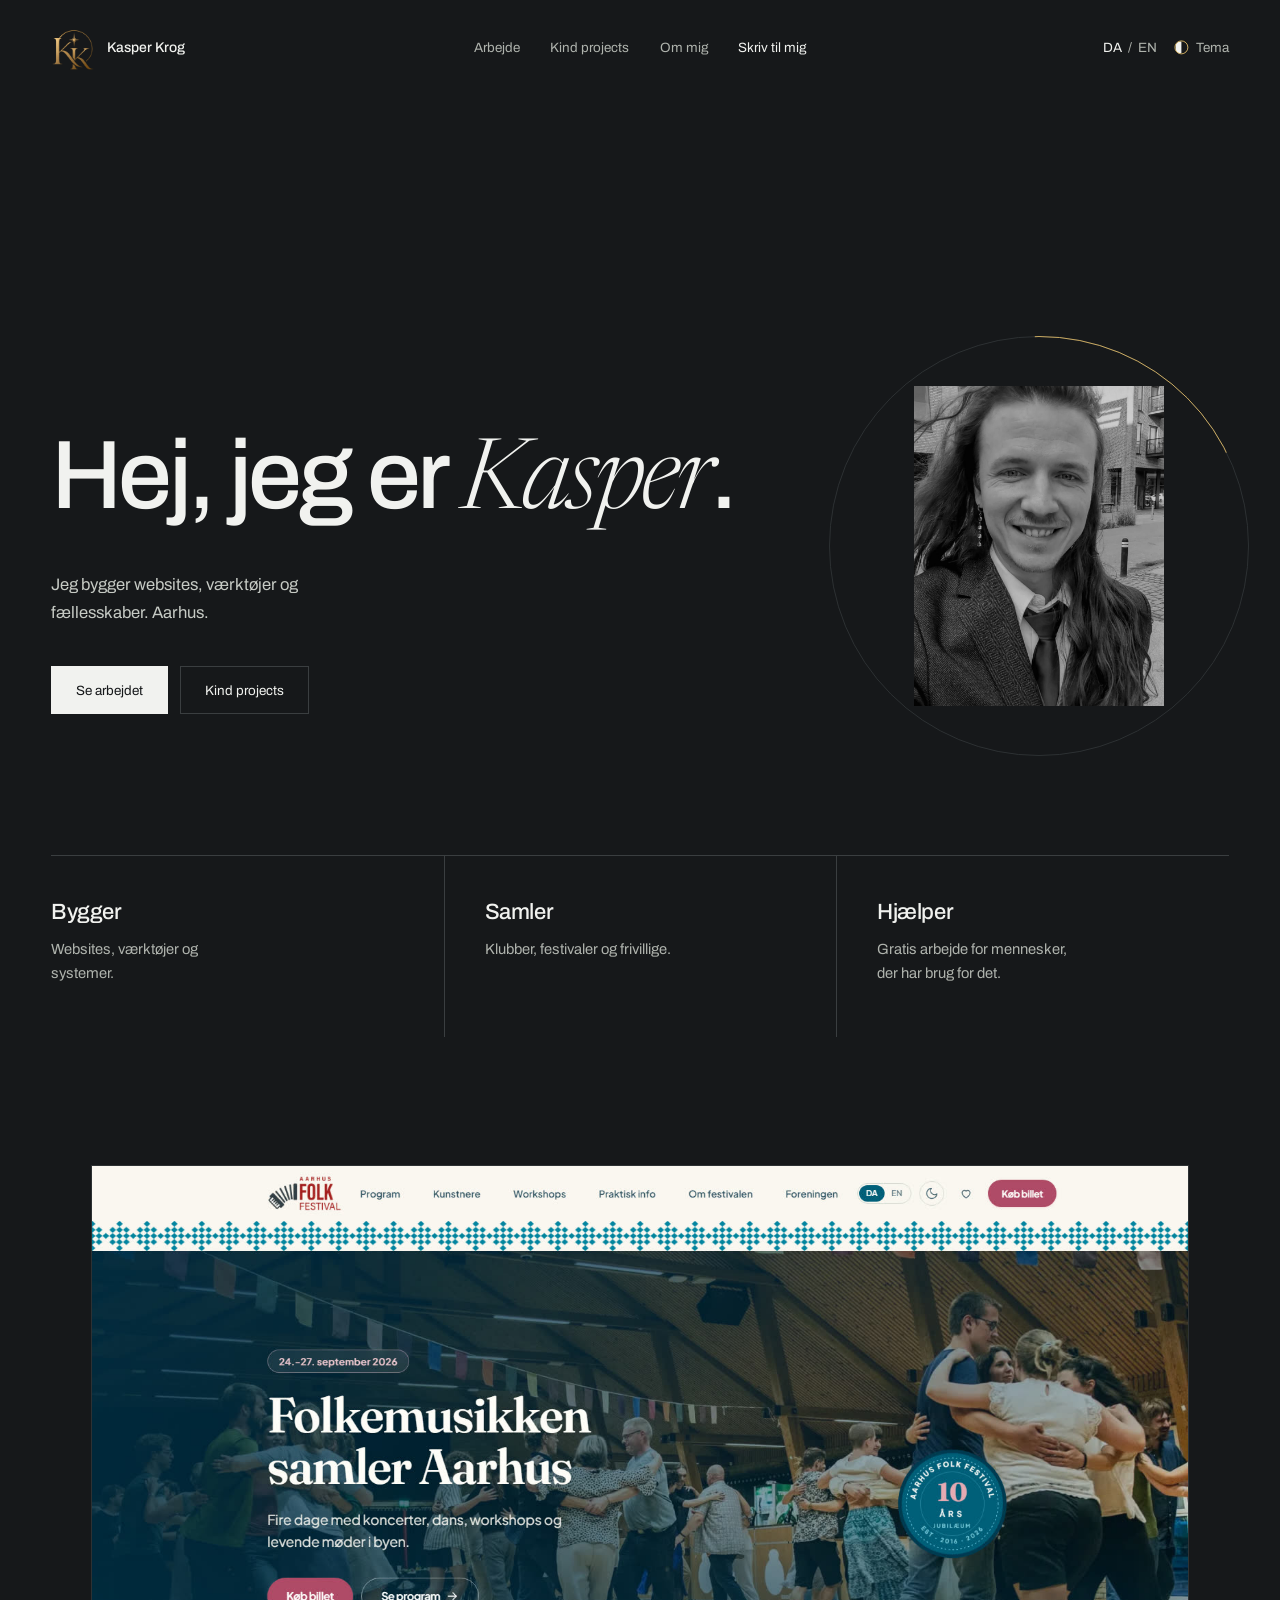
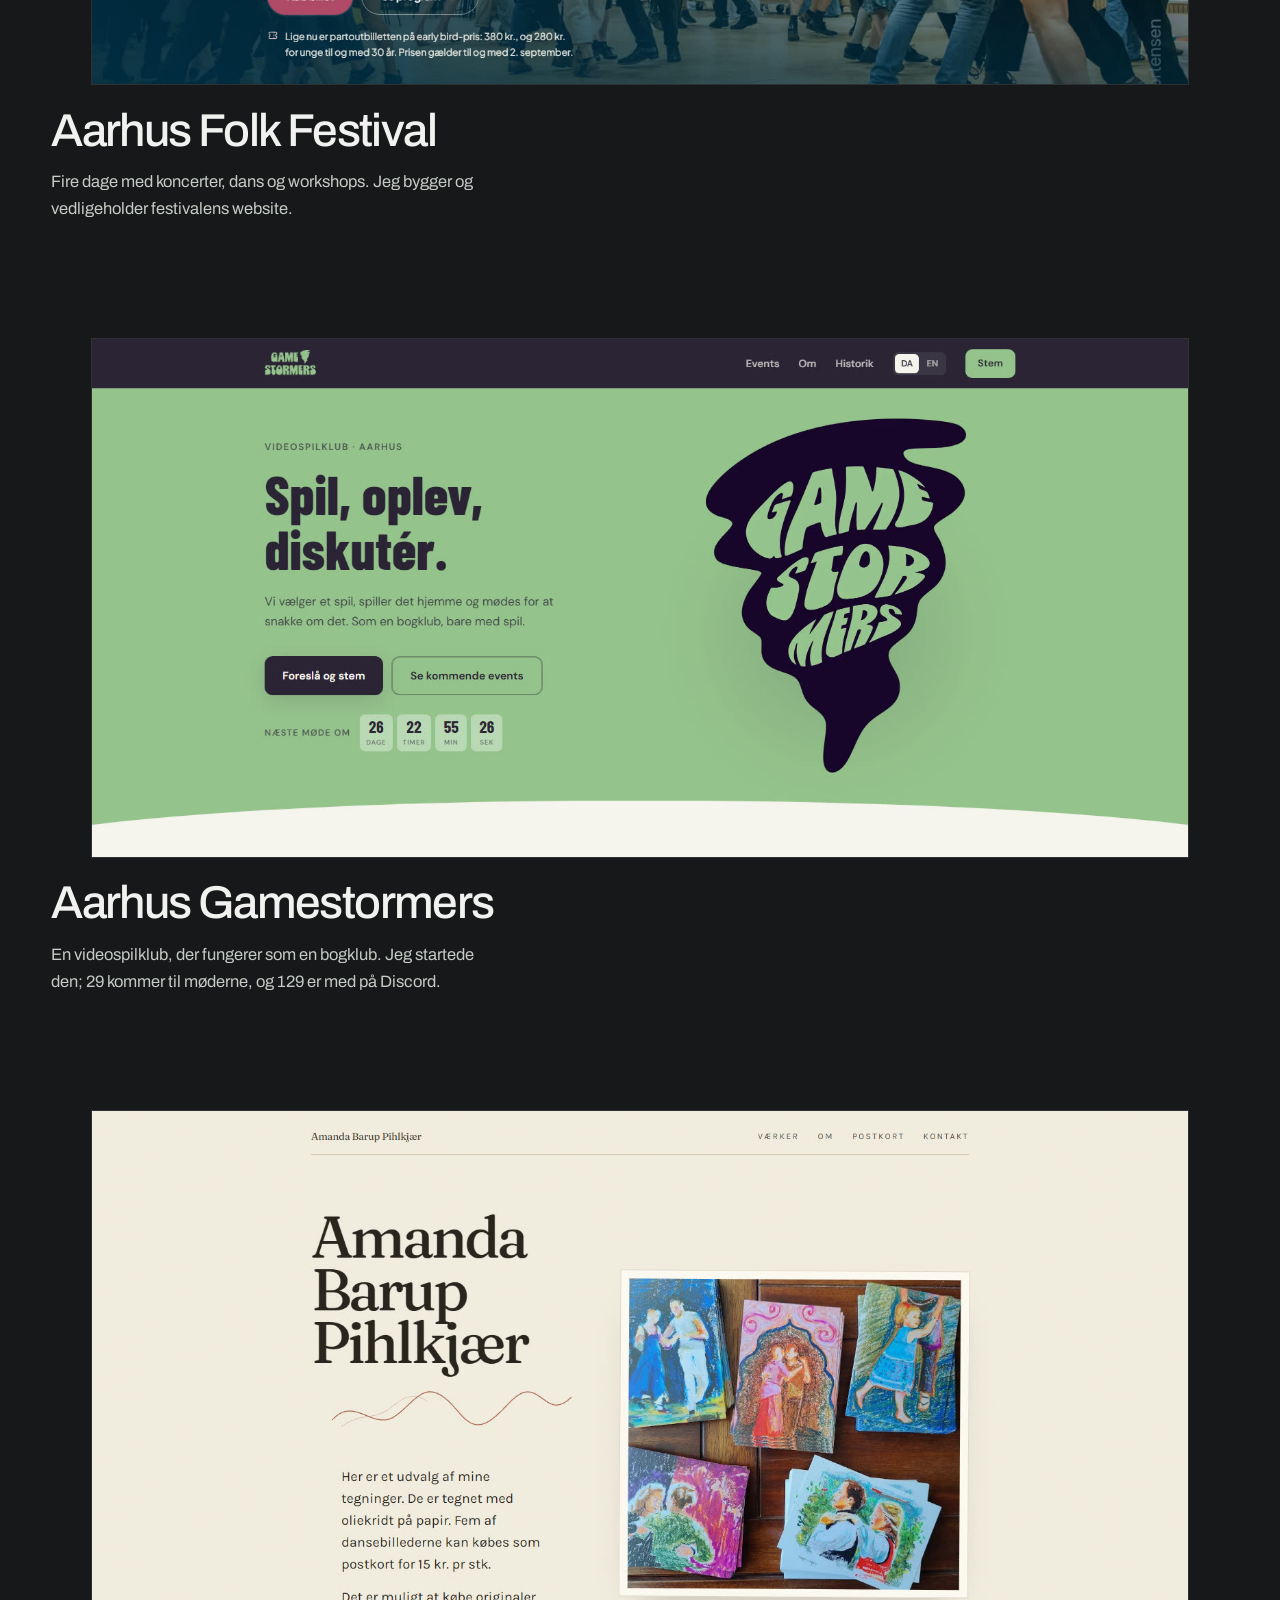
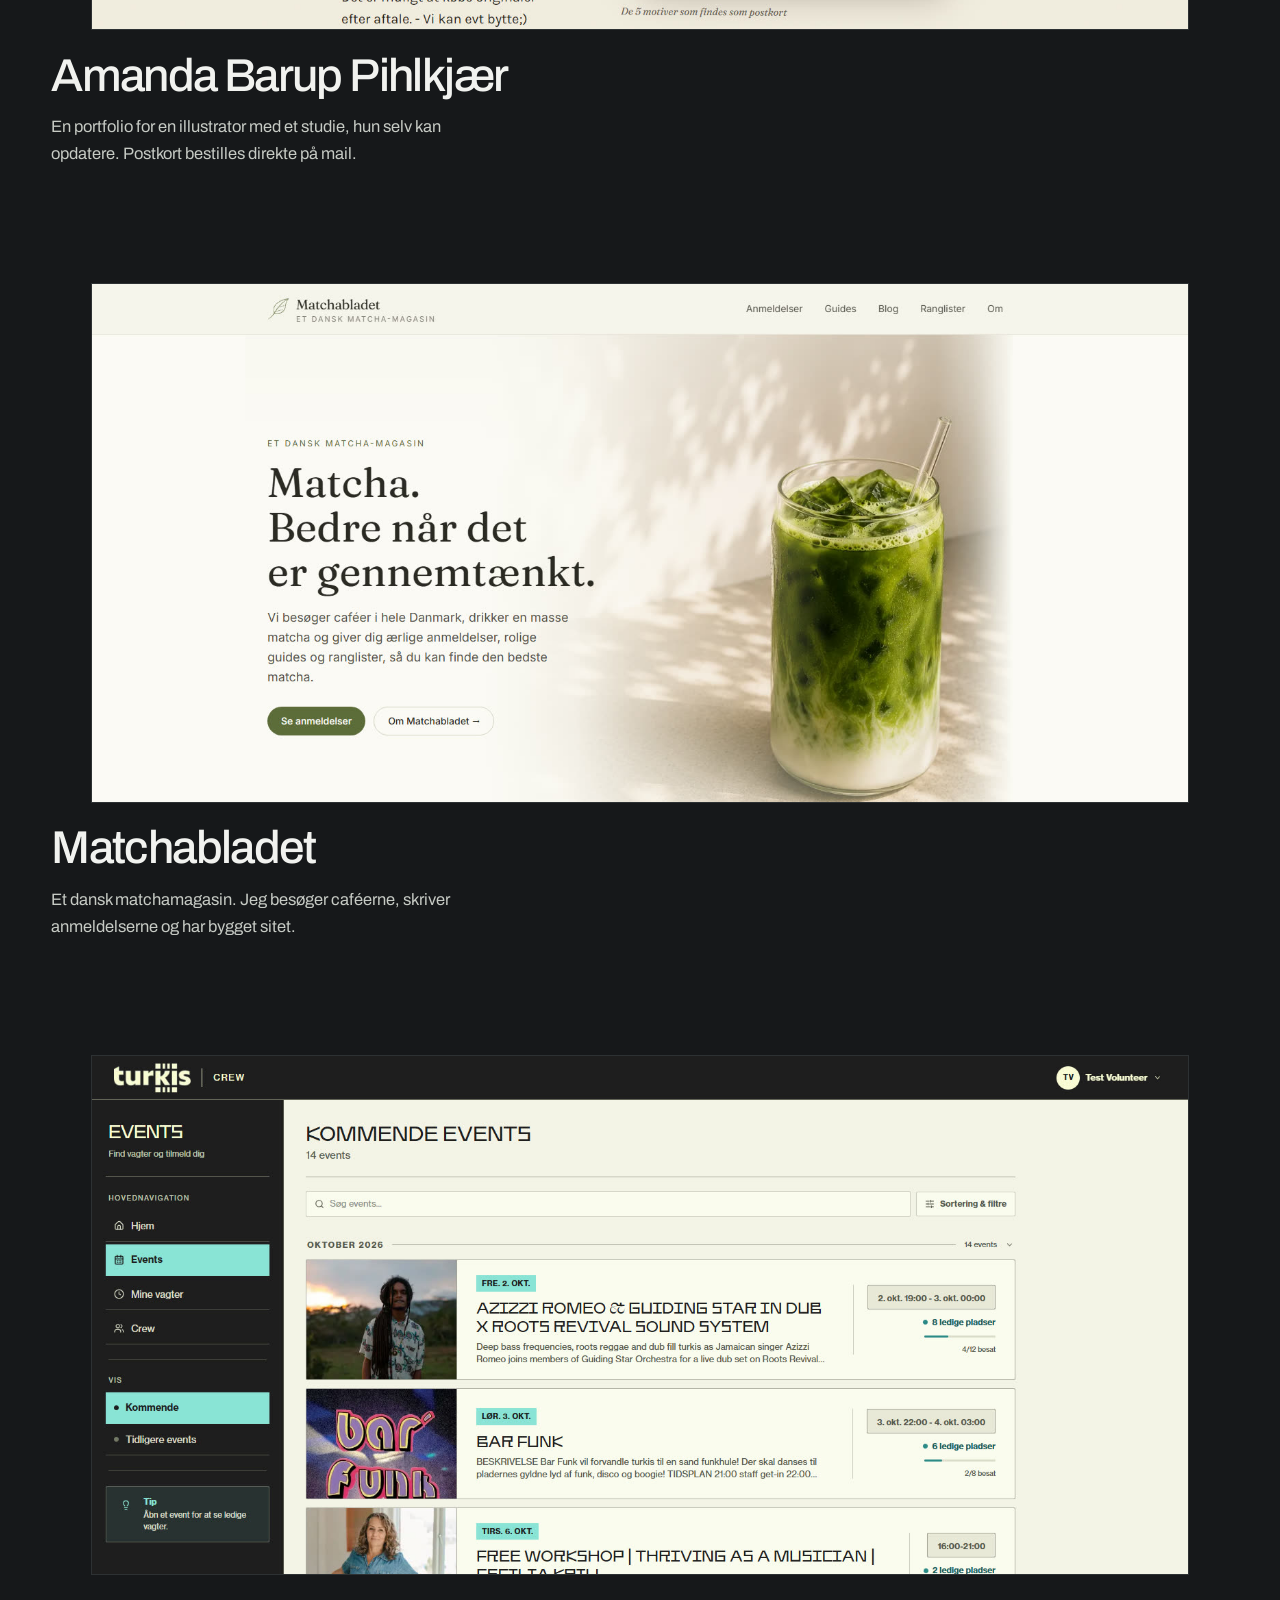
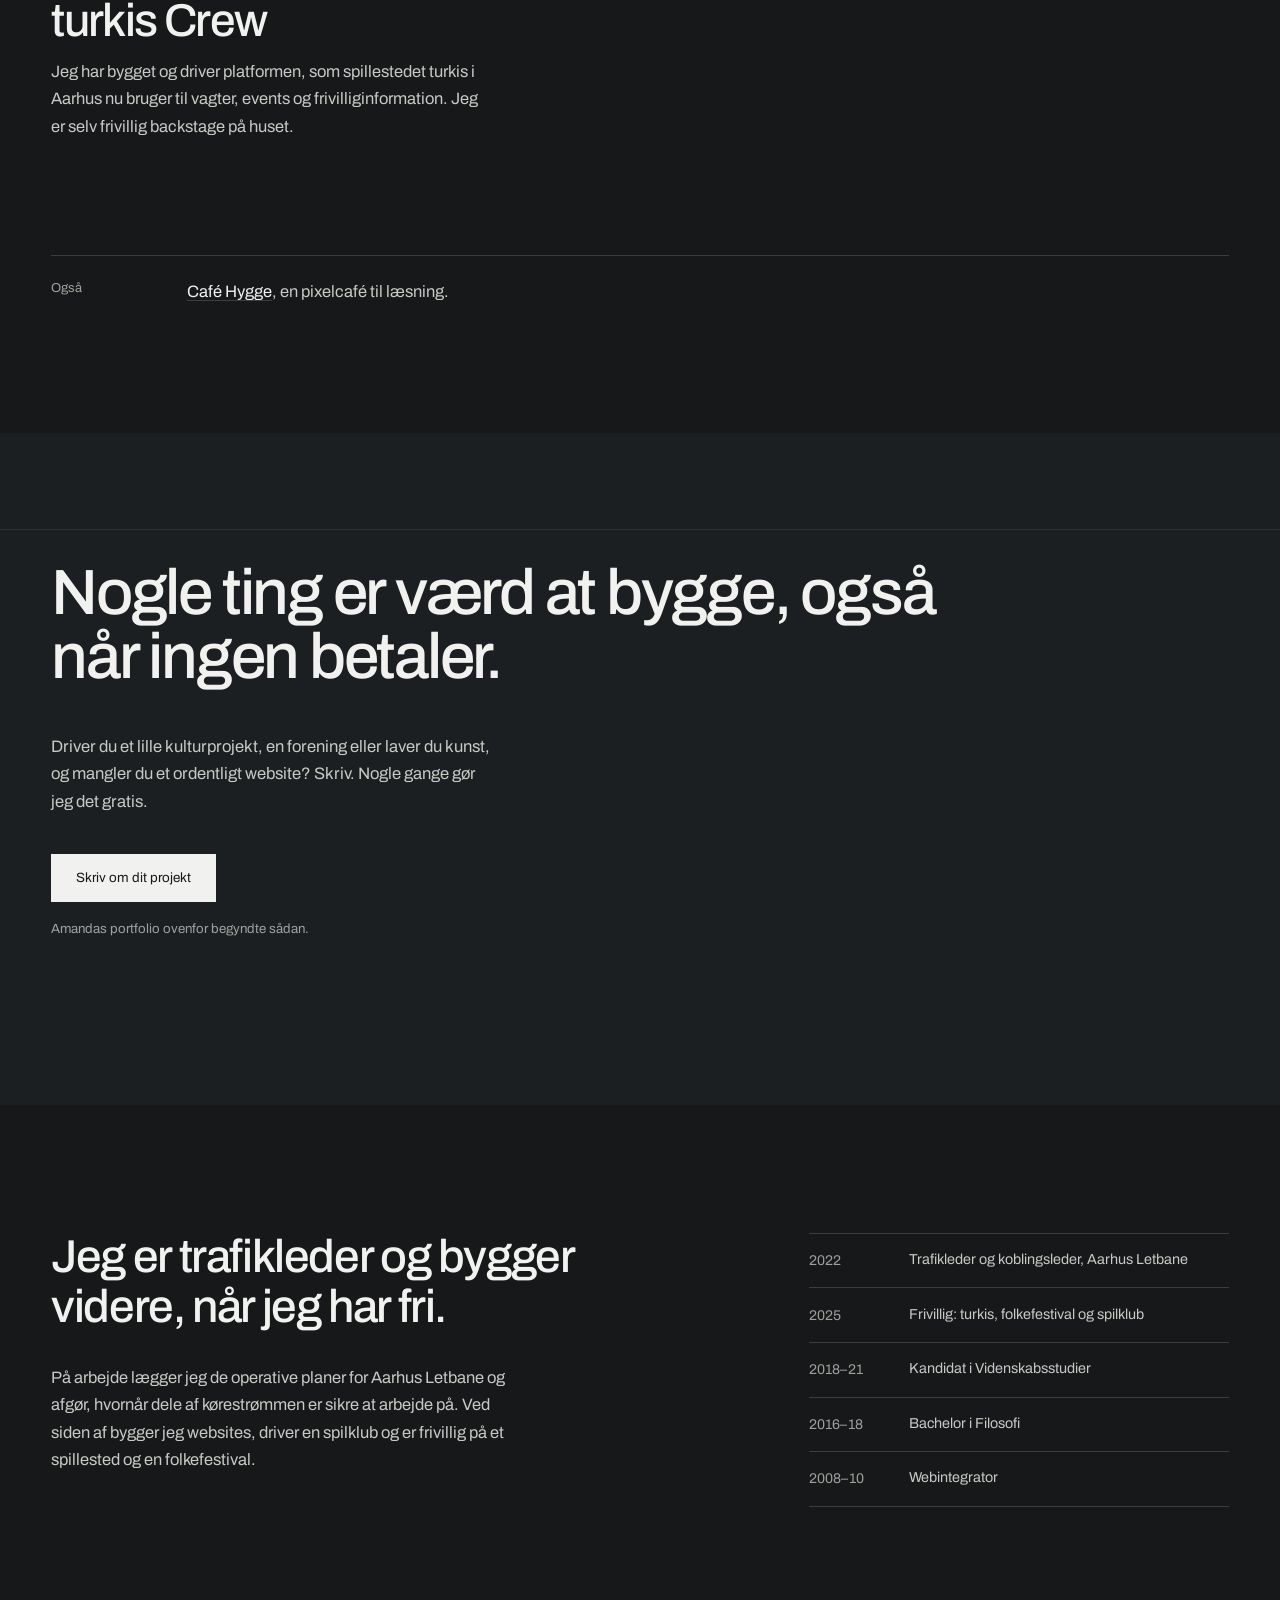
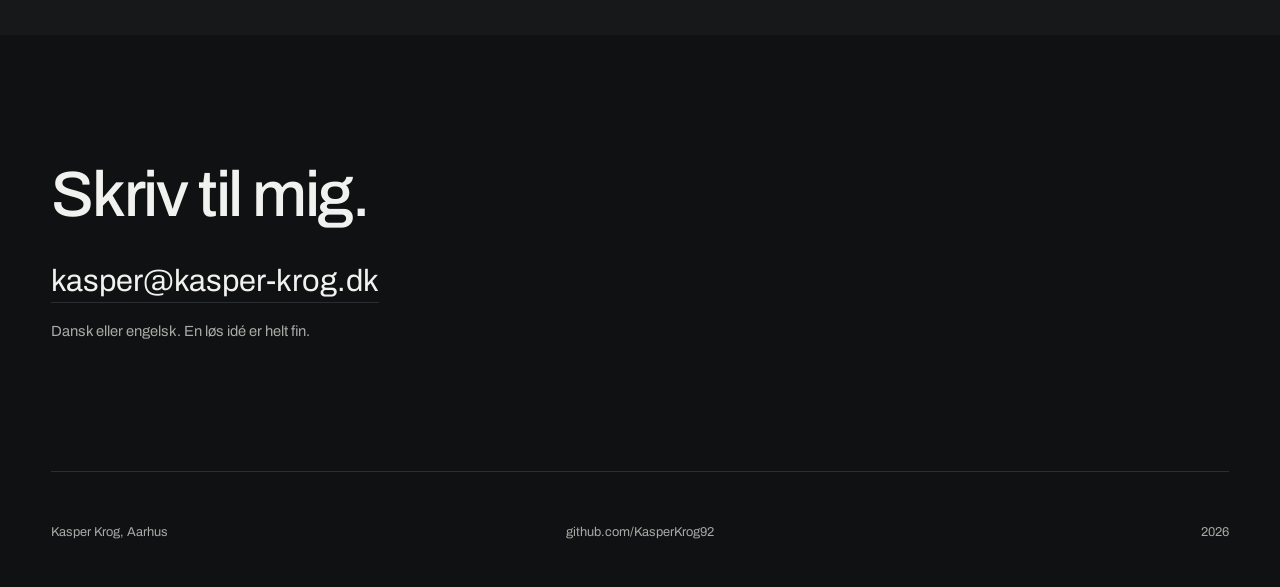
==== commit 6fceec48: "Update turkis Crew case with live platform and refreshed screenshot" ====
--- a/index.html
+++ b/index.html
@@ -123,10 +123,10 @@
         <div class="project-title-row"><h3>Matchabladet</h3></div>
         <p>Et dansk matchamagasin. Jeg besøger caféerne, skriver anmeldelserne og har bygget sitet.</p>
       </a>
-      <a class="project" href="https://turkis.gamestormers.dk/" target="_blank" rel="noopener">
+      <a class="project" href="https://crew.turkis.nu/" target="_blank" rel="noopener">
         <figure class="project-plate"><img src="assets/img/cases/turkis-crew.jpg" alt="" width="1600" height="1000" loading="lazy"></figure>
-        <div class="project-title-row"><h3>Turkis Crew</h3></div>
-        <p>En platform til vagter, events og information for de frivillige på spillestedet turkis i Aarhus. Jeg arbejder selv backstage der.</p>
+        <div class="project-title-row"><h3>turkis Crew</h3></div>
+        <p>Jeg har bygget og driver platformen, som spillestedet turkis i Aarhus nu bruger til vagter, events og frivilliginformation. Jeg er selv frivillig backstage på huset.</p>
       </a>
       <div class="also">
         <span>Også</span>
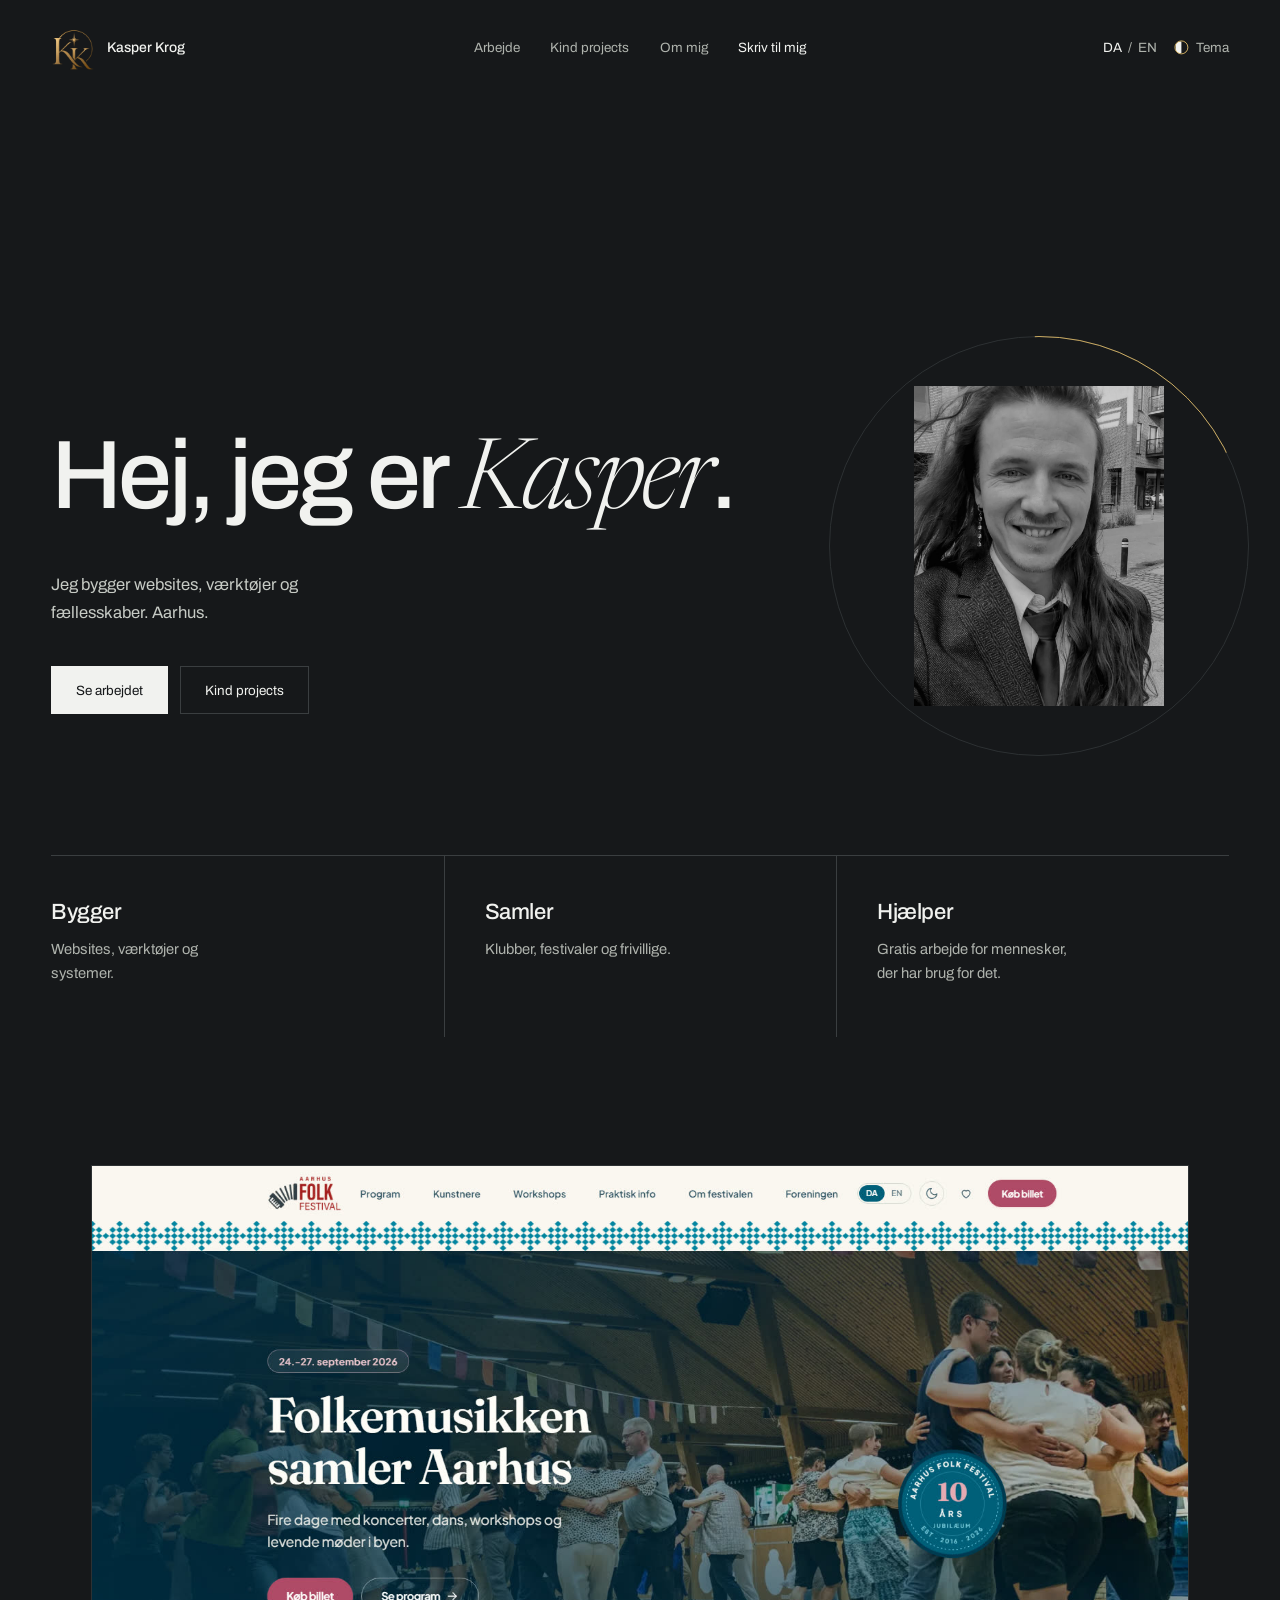
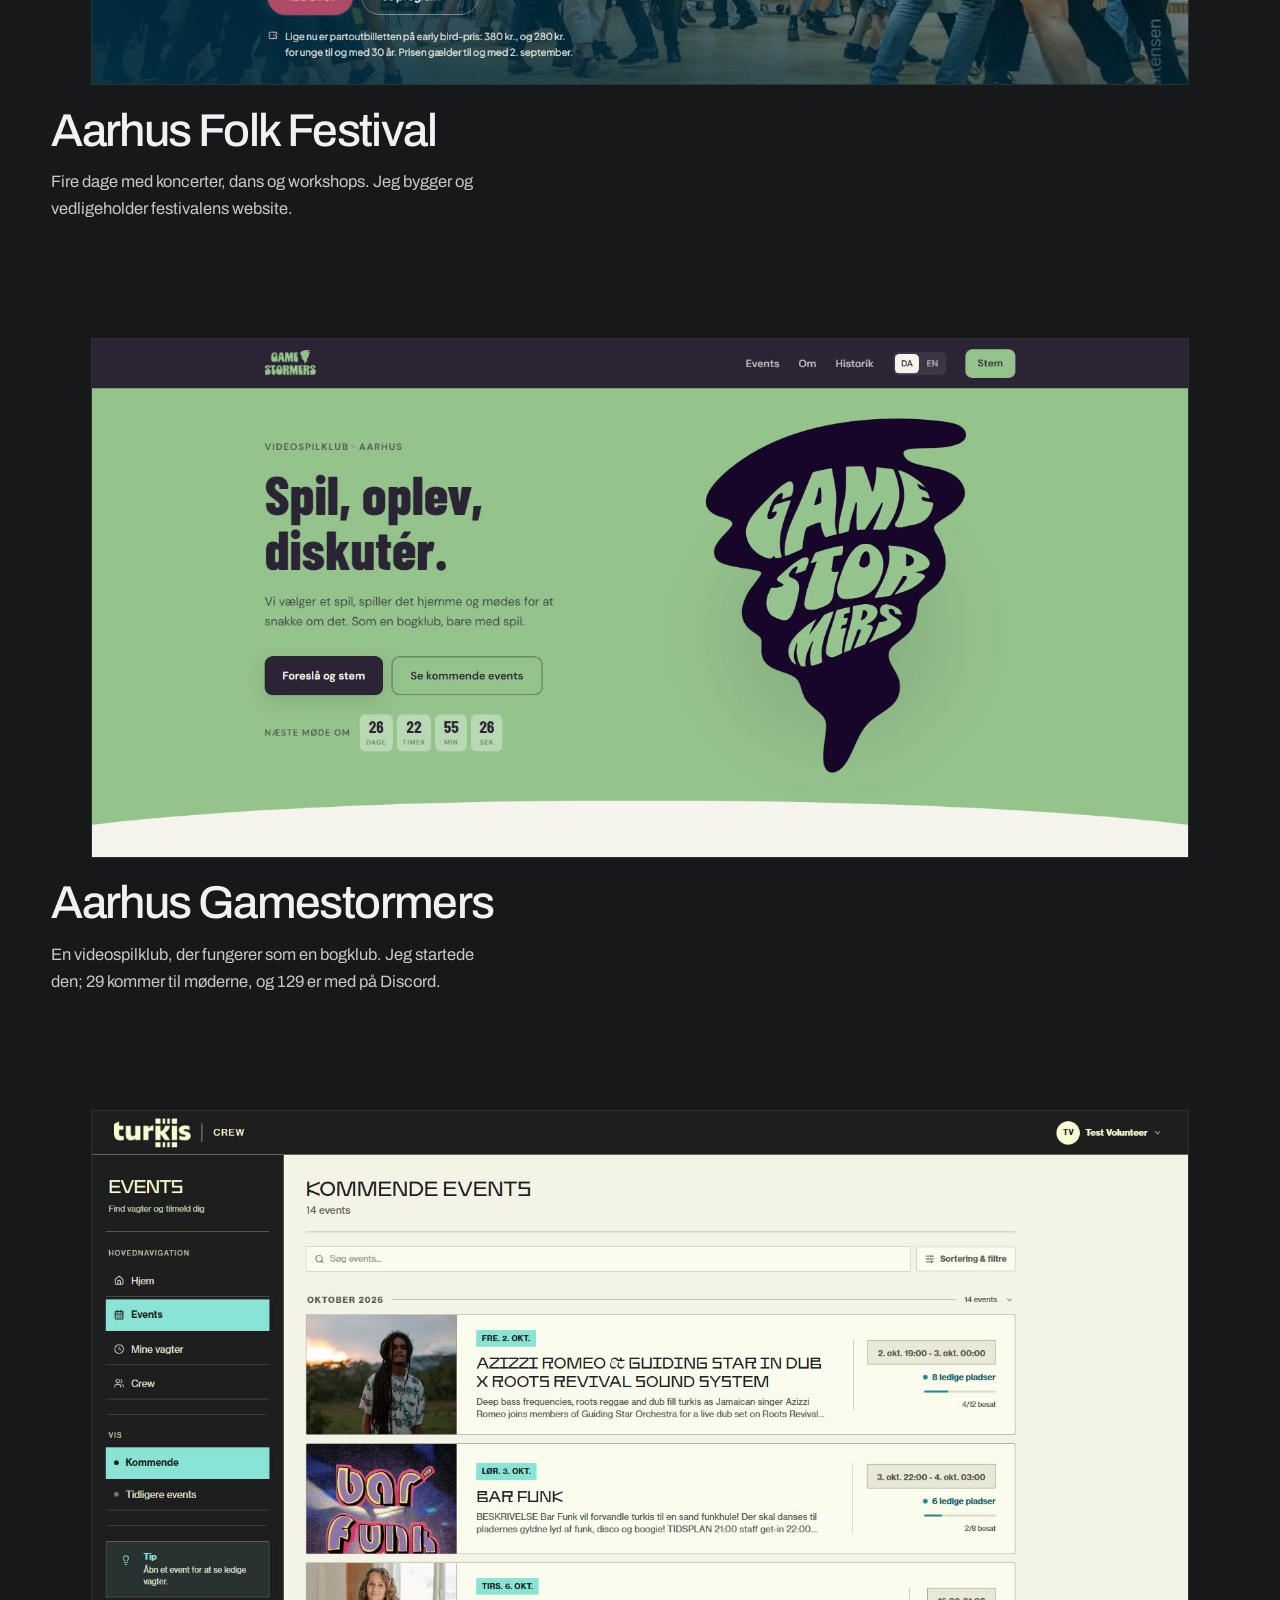
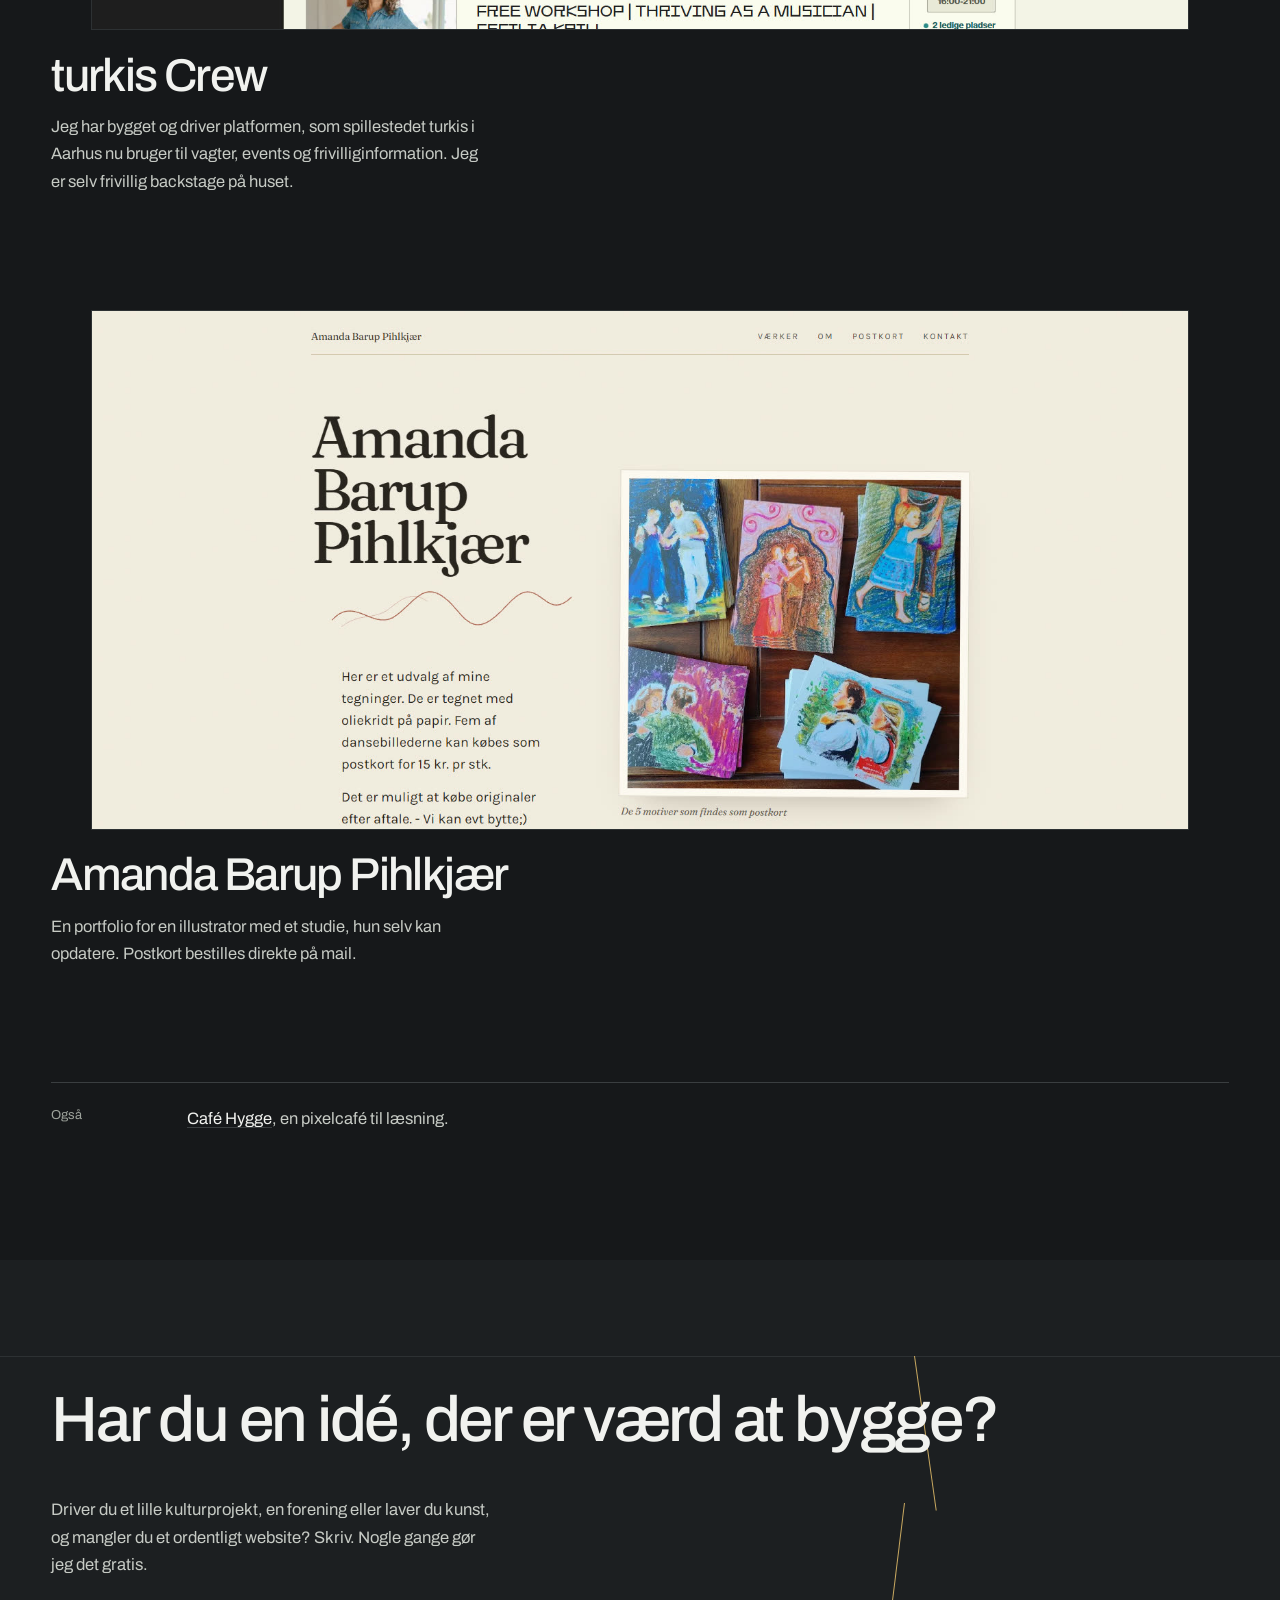
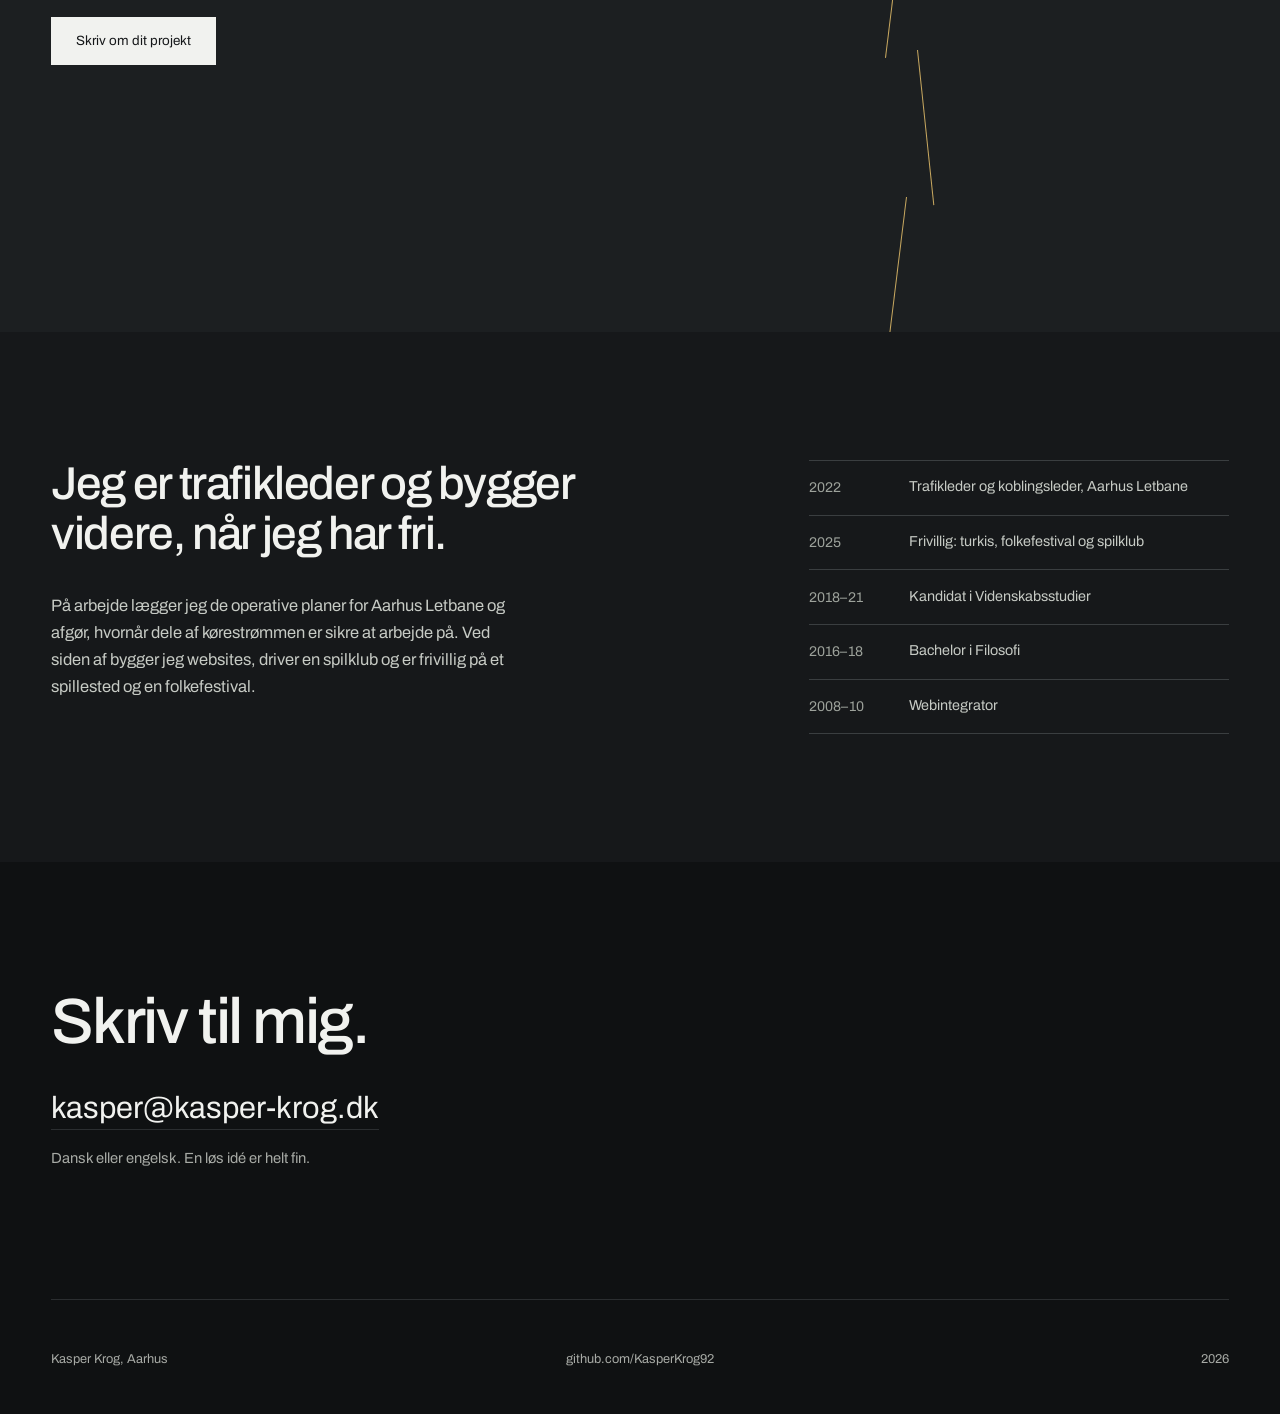
==== commit 08ce8ba2: "Move turkis Crew up, drop Matchabladet and rephrase Kind Projects turkis Crew is now the third case " ====
--- a/index.html
+++ b/index.html
@@ -113,20 +113,15 @@
         <div class="project-title-row"><h3>Aarhus Gamestormers</h3></div>
         <p>En videospilklub, der fungerer som en bogklub. Jeg startede den; 29 kommer til møderne, og 129 er med på Discord.</p>
       </a>
+      <a class="project" href="https://crew.turkis.nu/" target="_blank" rel="noopener">
+        <figure class="project-plate"><img src="assets/img/cases/turkis-crew.jpg" alt="" width="1600" height="1000" loading="lazy"></figure>
+        <div class="project-title-row"><h3>turkis Crew</h3></div>
+        <p>Jeg har bygget og driver platformen, som spillestedet turkis i Aarhus nu bruger til vagter, events og frivilliginformation. Jeg er selv frivillig backstage på huset.</p>
+      </a>
       <a class="project" href="https://abp-tegning.dk/" target="_blank" rel="noopener">
         <figure class="project-plate"><img src="assets/img/cases/amanda-barup.jpg" alt="" width="1600" height="1000" loading="lazy"></figure>
         <div class="project-title-row"><h3>Amanda Barup Pihlkjær</h3></div>
         <p>En portfolio for en illustrator med et studie, hun selv kan opdatere. Postkort bestilles direkte på mail.</p>
-      </a>
-      <a class="project" href="https://matchabladet.dk/" target="_blank" rel="noopener">
-        <figure class="project-plate"><img src="assets/img/cases/matchabladet.jpg" alt="" width="1600" height="1000" loading="lazy"></figure>
-        <div class="project-title-row"><h3>Matchabladet</h3></div>
-        <p>Et dansk matchamagasin. Jeg besøger caféerne, skriver anmeldelserne og har bygget sitet.</p>
-      </a>
-      <a class="project" href="https://crew.turkis.nu/" target="_blank" rel="noopener">
-        <figure class="project-plate"><img src="assets/img/cases/turkis-crew.jpg" alt="" width="1600" height="1000" loading="lazy"></figure>
-        <div class="project-title-row"><h3>turkis Crew</h3></div>
-        <p>Jeg har bygget og driver platformen, som spillestedet turkis i Aarhus nu bruger til vagter, events og frivilliginformation. Jeg er selv frivillig backstage på huset.</p>
       </a>
       <div class="also">
         <span>Også</span>
@@ -138,10 +133,9 @@
       <div class="kind-rule" aria-hidden="true"></div>
       <div class="kind-seam" aria-hidden="true"><span></span><span></span><span></span><span></span></div>
       <div class="kind-content">
-        <h2 id="kind-heading">Nogle ting er værd at bygge, også når ingen betaler.</h2>
+        <h2 id="kind-heading">Har du en idé, der er værd at bygge?</h2>
         <p>Driver du et lille kulturprojekt, en forening eller laver du kunst, og mangler du et ordentligt website? Skriv. Nogle gange gør jeg det gratis.</p>
         <a class="button button-primary" href="mailto:kasper@kasper-krog.dk?subject=Kind%20project">Skriv om dit projekt</a>
-        <small>Amandas portfolio ovenfor begyndte sådan.</small>
       </div>
     </section>
 
--- a/css/site.css
+++ b/css/site.css
@@ -502,7 +502,6 @@
 }
 
 .kind p { max-width: 44ch; margin-bottom: 2.4rem; color: var(--ink-2); font-size: 1.04rem; }
-.kind small { display: block; margin-top: 1rem; color: var(--faint); font-size: .83rem; }
 
 /* About */
 
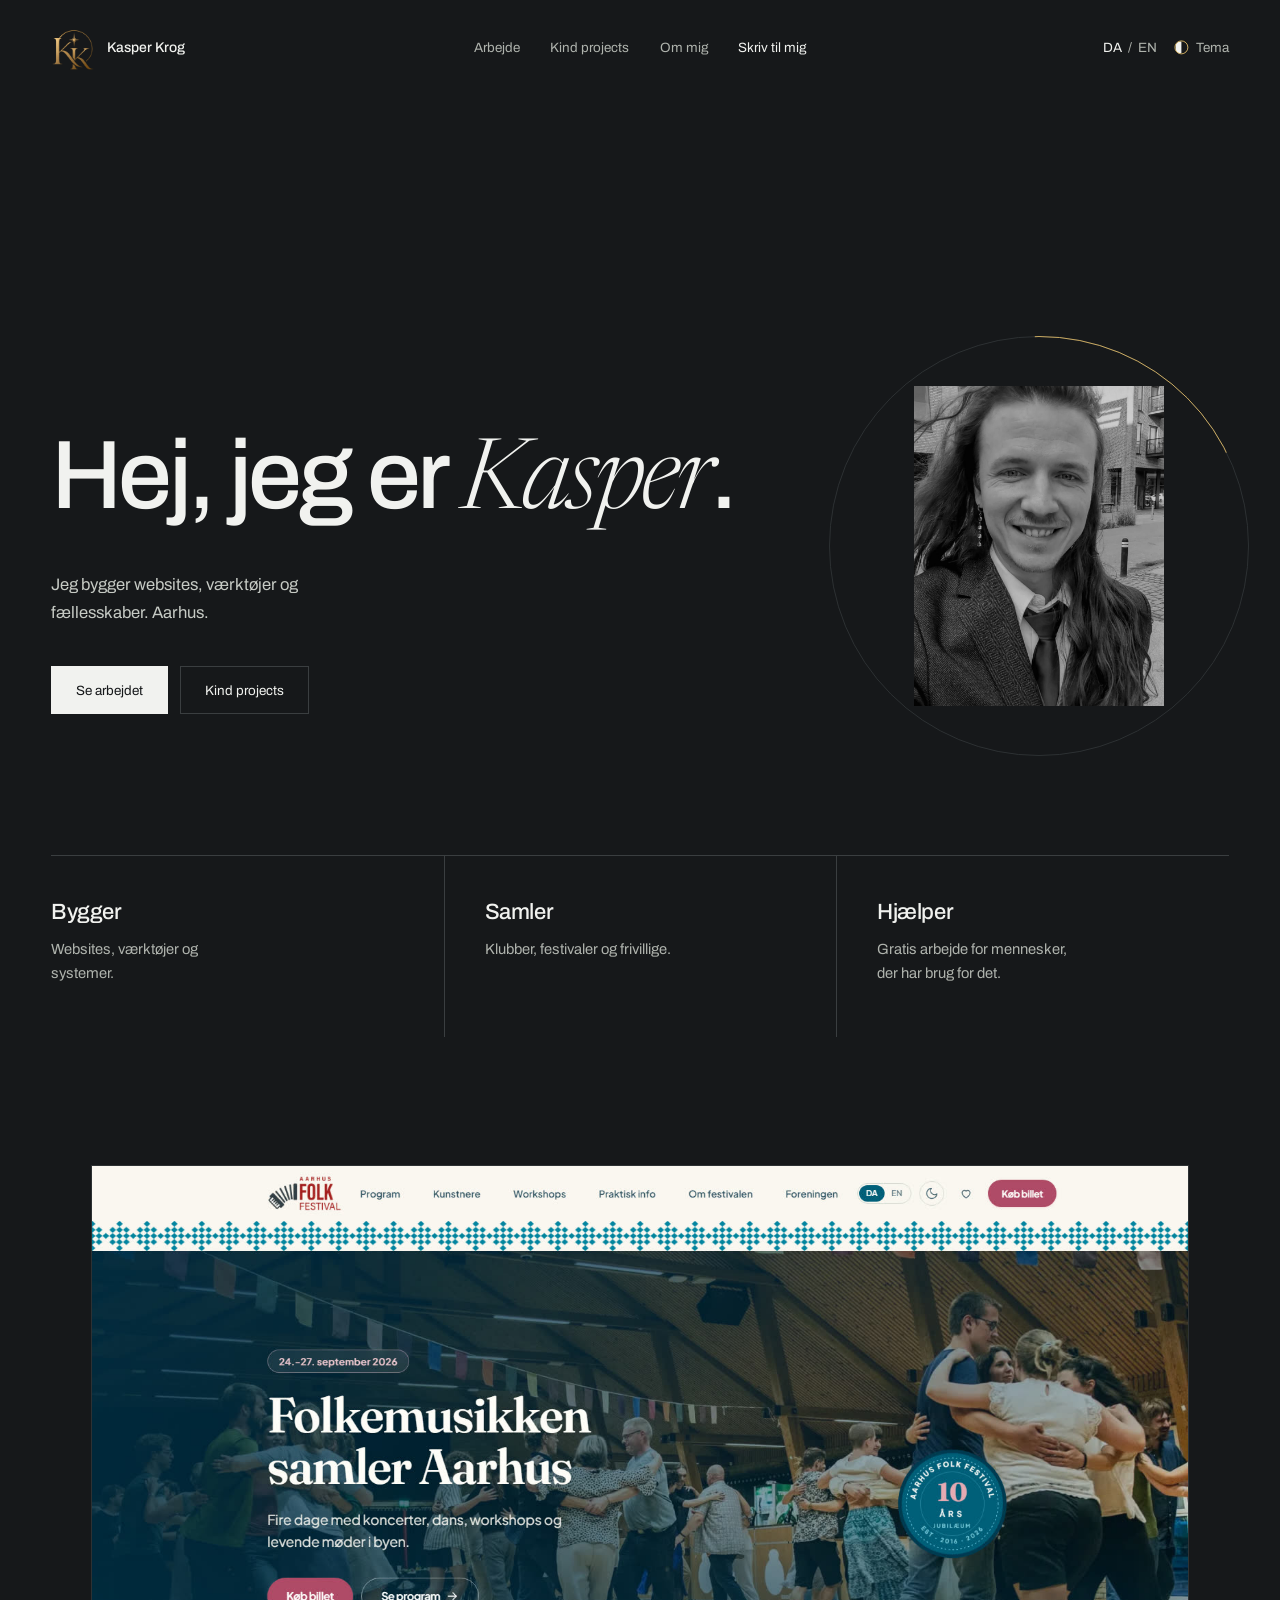
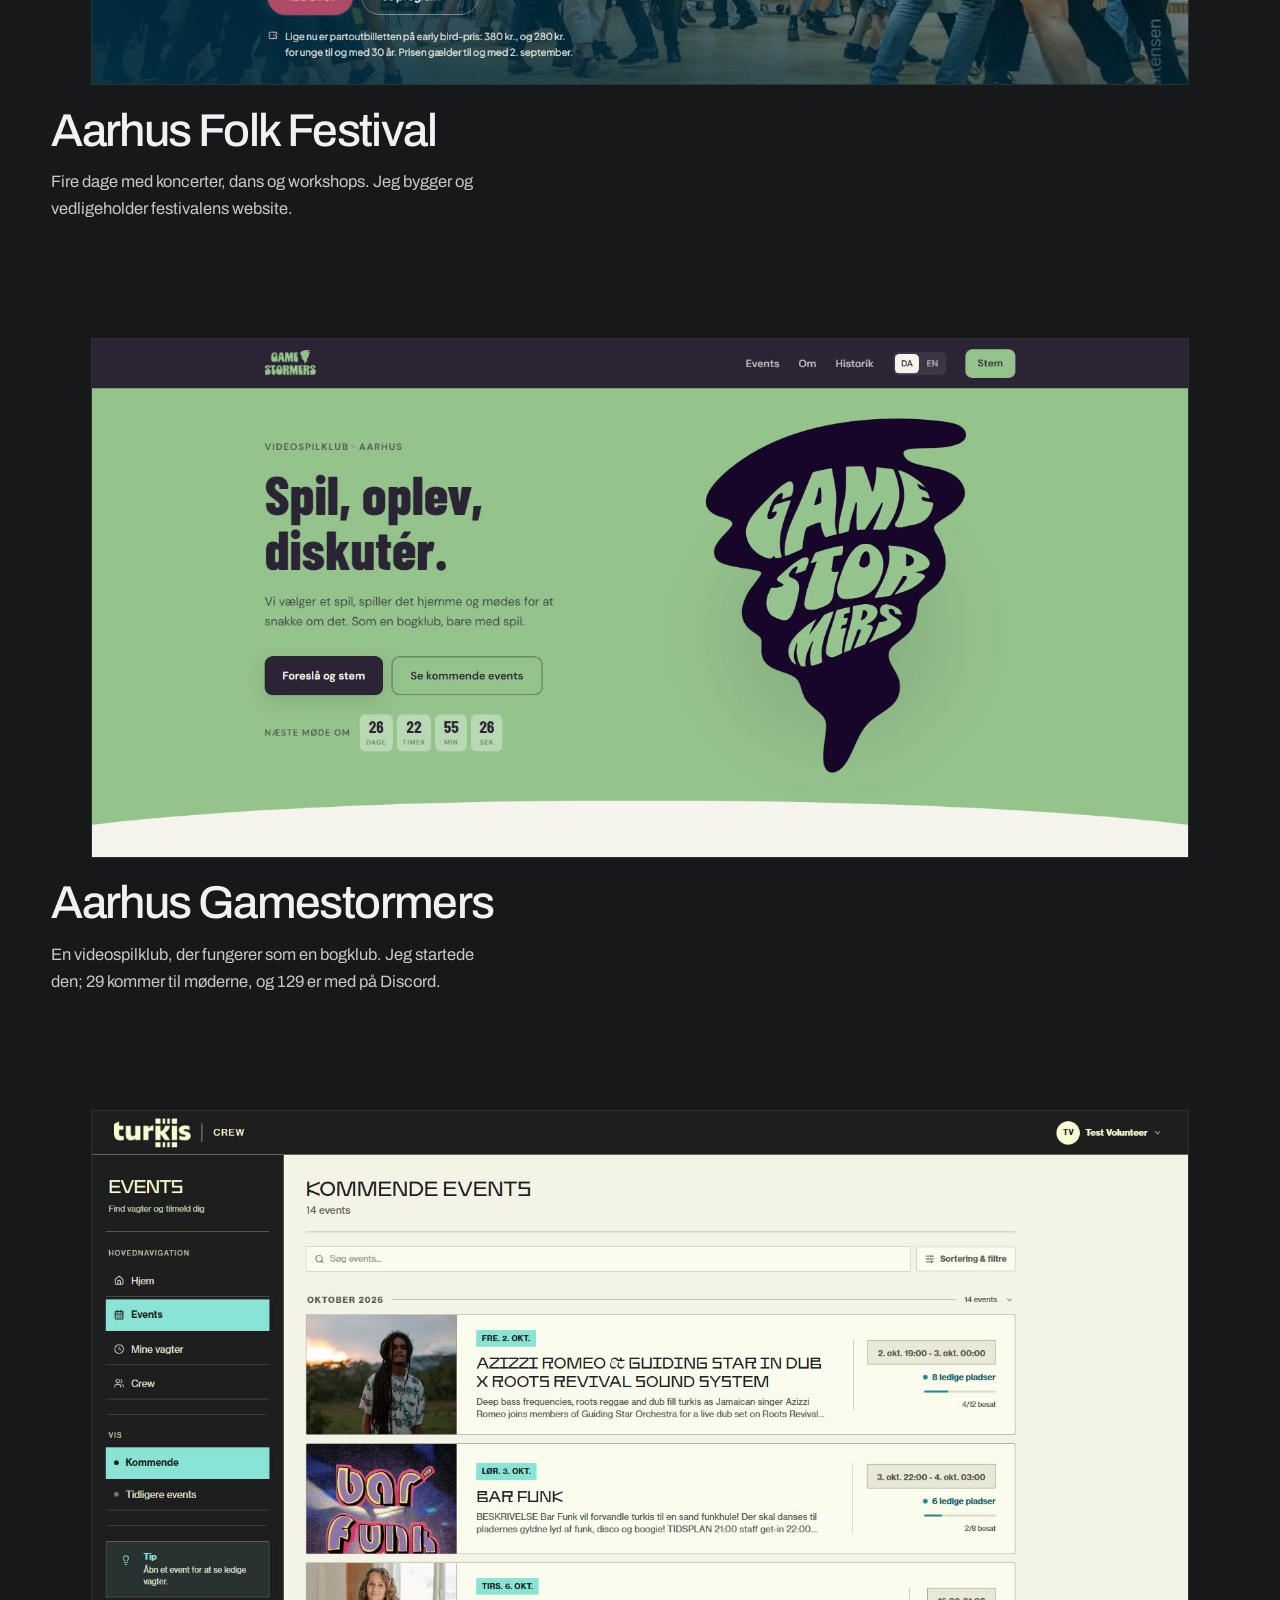
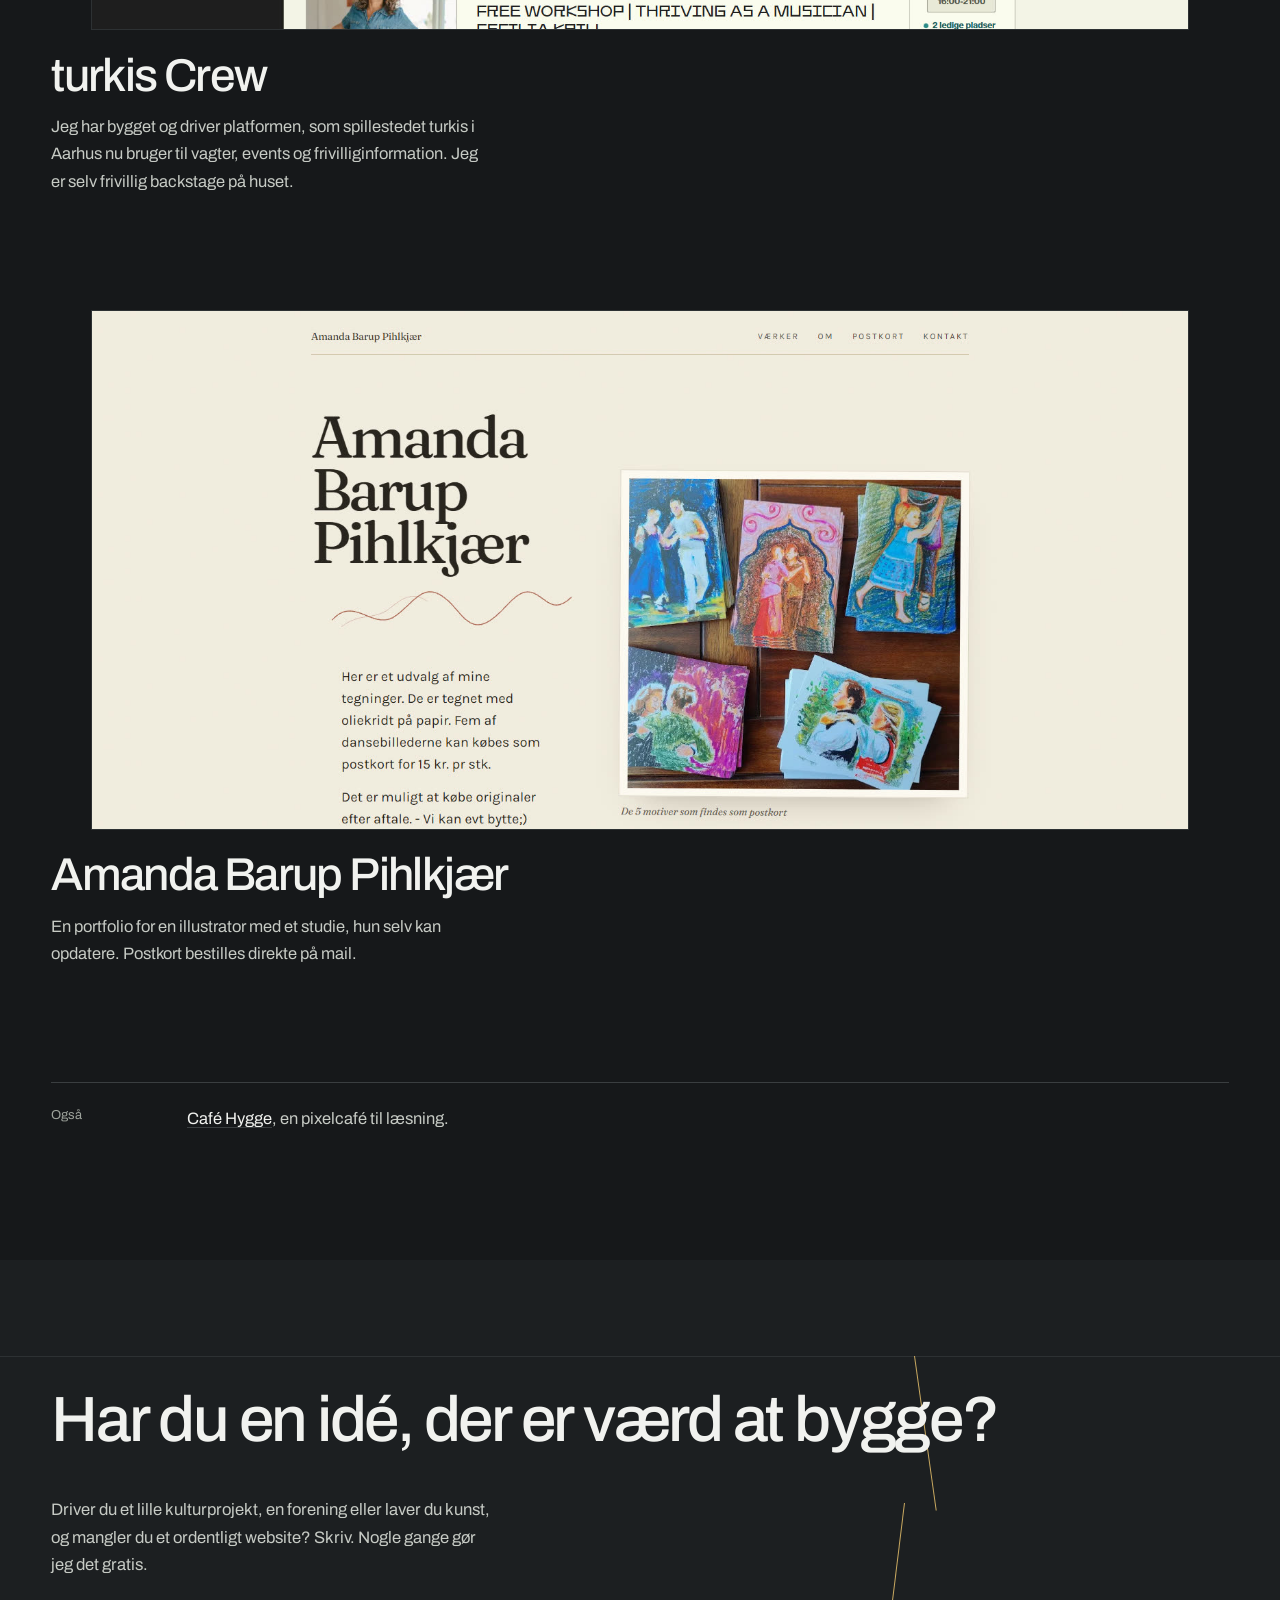
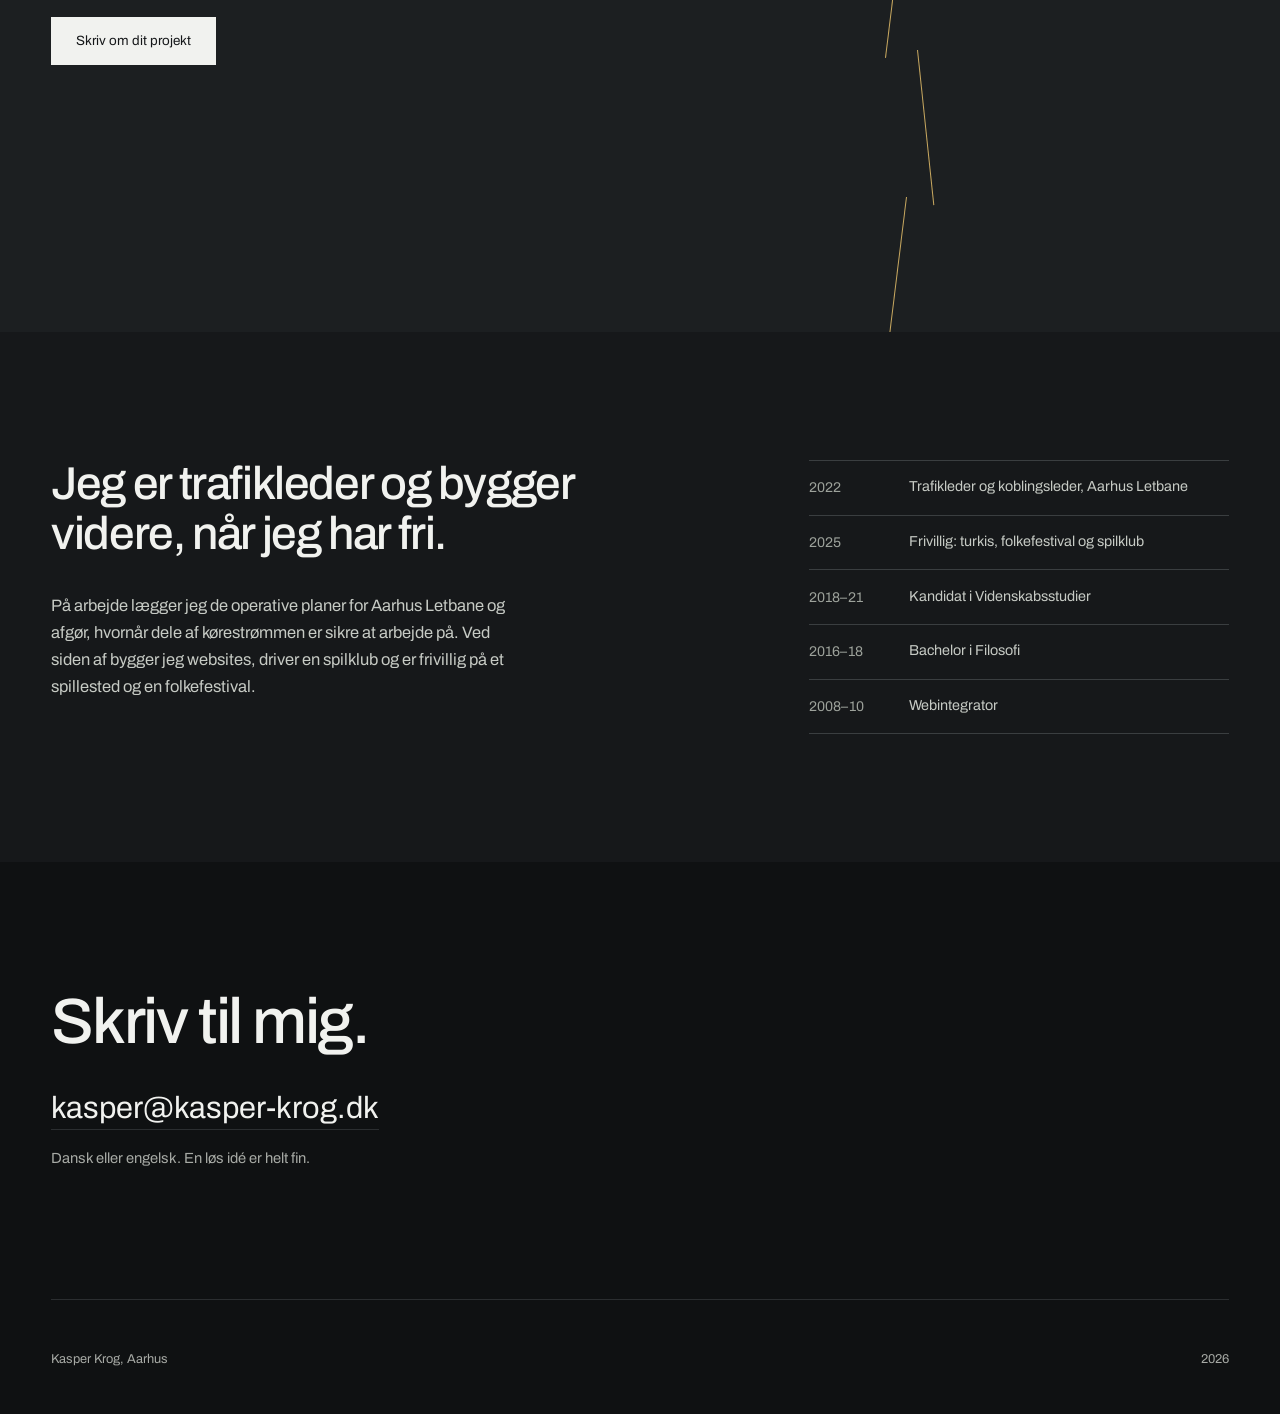
==== commit b1839157: "Remove the old rooms, restyle the 404 and drop the GitHub footer link The journal, shelf, gatherings" ====
--- a/index.html
+++ b/index.html
@@ -160,7 +160,7 @@
     </section>
   </main>
 
-  <footer class="site-foot"><span>Kasper Krog, Aarhus</span><a href="https://github.com/KasperKrog92" target="_blank" rel="noopener">github.com/KasperKrog92</a><span>2026</span></footer>
+  <footer class="site-foot"><span>Kasper Krog, Aarhus</span><span>2026</span></footer>
   <script src="js/site.js"></script>
 </body>
 </html>
--- a/css/site.css
+++ b/css/site.css
@@ -1,5 +1,5 @@
-/* kasper-krog.dk front page: mineral portfolio, August 2026.
-   The old rooms keep their separate visual language in css/style.css. */
+/* kasper-krog.dk: mineral portfolio, August 2026.
+   Styles both front pages and the 404. */
 
 :root {
   --font: Archivo, "Helvetica Neue", Helvetica, Arial, sans-serif;
@@ -170,12 +170,10 @@
 }
 
 .site-nav a,
-.lang-switch a,
-.site-foot a { text-decoration: none; }
+.lang-switch a { text-decoration: none; }
 
 .site-nav a:hover,
-.lang-switch a:hover,
-.site-foot a:hover { color: var(--brass-text); }
+.lang-switch a:hover { color: var(--brass-text); }
 
 .site-nav .nav-contact { color: var(--ink); }
 
@@ -563,7 +561,7 @@
   width: 100%;
   padding: 0 max(var(--page-x), calc((100% - var(--content)) / 2 + var(--page-x))) 2.75rem;
   display: grid;
-  grid-template-columns: 1fr auto 1fr;
+  grid-template-columns: 1fr auto;
   gap: 2rem;
   color: var(--contact-muted);
   font-size: .8rem;
@@ -577,8 +575,12 @@
   background: var(--contact-line);
 }
 
-.site-foot a { color: var(--contact-muted); }
 .site-foot span:last-child { justify-self: end; }
+
+/* Not found */
+
+.page-not-found { display: flex; flex-direction: column; min-height: 100svh; }
+.page-not-found main { flex: 1; }
 
 /* Rain easter egg */
 
@@ -675,7 +677,7 @@
   .contact { padding-top: 6rem; padding-bottom: 6.5rem; }
   .email { overflow-wrap: anywhere; }
   .site-foot { grid-template-columns: 1fr; gap: .7rem; }
-  .site-foot a, .site-foot span:last-child { justify-self: start; }
+  .site-foot span:last-child { justify-self: start; }
 }
 
 @media (max-width: 390px) {
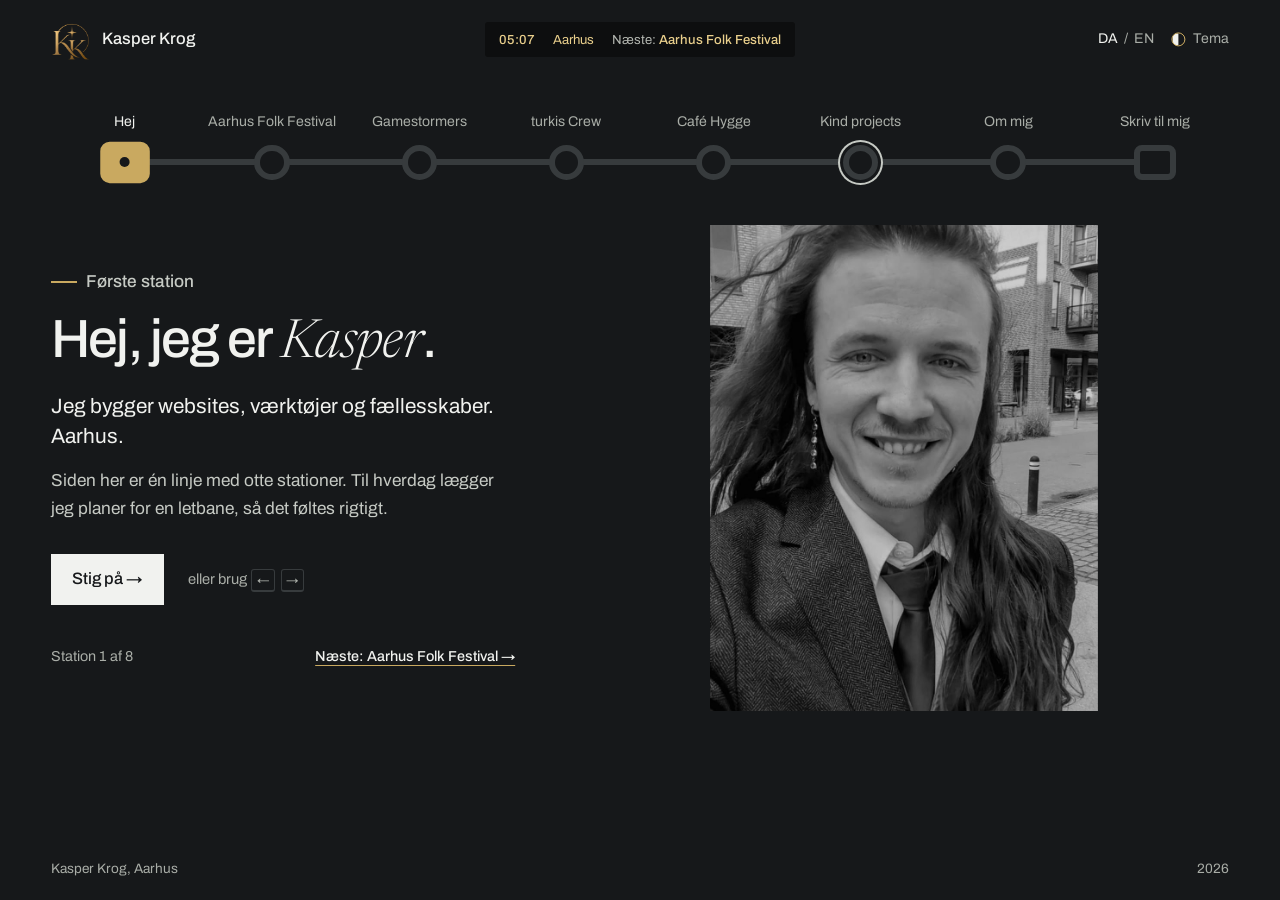
==== commit 08ba5770: "Redesign the site as Linjen, a light-rail line of eight stops The front pages become one route: a li" ====
--- a/index.html
+++ b/index.html
@@ -4,7 +4,7 @@
   <meta charset="utf-8">
   <meta name="viewport" content="width=device-width, initial-scale=1">
   <title>Kasper Krog · Trafikleder, digital skaber og kulturmenneske i Aarhus</title>
-  <meta name="description" content="Kasper Krog bygger websites, værktøjer og fællesskaber i Aarhus. Se arbejdet, læs om Kind Projects, eller skriv med en idé.">
+  <meta name="description" content="Kasper Krog bygger websites, værktøjer og fællesskaber i Aarhus. Kør linjen gennem arbejdet, læs om Kind Projects, eller skriv med en idé.">
   <meta property="og:title" content="Kasper Krog">
   <meta property="og:description" content="Websites, værktøjer og fællesskaber. Aarhus.">
   <meta property="og:url" content="https://kasper-krog.dk/">
@@ -63,84 +63,109 @@
 <body>
   <a class="skip-link" href="#main-content">Spring til indhold</a>
   <header class="site-head">
-    <a class="brand" href="./" aria-label="Kasper Krog, forside">
+    <a class="brand" href="./" data-go="hej" aria-label="Kasper Krog, forside">
       <img class="brand-mark" src="assets/kk-logo.png" width="490" height="490" alt="" aria-hidden="true"><span>Kasper Krog</span>
     </a>
-    <nav class="site-nav" id="primary-nav" aria-label="Sidens sektioner">
-      <a href="#arbejde">Arbejde</a>
-      <a href="#kind-projects">Kind projects</a>
-      <a href="#om-mig">Om mig</a>
-      <a class="nav-contact" href="#kontakt">Skriv til mig</a>
-    </nav>
+    <div class="board" aria-hidden="true">
+      <span class="board-time" id="board-time">Linjen</span>
+      <span class="board-place">Aarhus</span>
+      <span class="board-next">Næste: <strong id="board-next">Aarhus Folk Festival</strong></span>
+    </div>
     <div class="head-tools">
+      <a class="head-contact" href="#kontakt">Skriv</a>
       <span class="lang-switch"><span aria-current="true" lang="da">DA</span><span aria-hidden="true">/</span><a href="en/" hreflang="en" lang="en" data-lang-choice="en">EN</a></span>
       <button class="theme-toggle" id="lantern" type="button" aria-pressed="false" aria-label="Skift mellem dag og nat"><span class="theme-dot" aria-hidden="true"></span><span class="theme-word">Tema</span></button>
-      <button class="menu-toggle" type="button" aria-expanded="false" aria-controls="primary-nav">Menu</button>
     </div>
   </header>
 
-  <main id="main-content" tabindex="-1">
-    <section class="hero" aria-labelledby="hero-heading">
-      <div class="hero-copy">
+  <nav class="route" aria-label="Linjen: sidens stationer">
+    <ol id="route">
+      <li class="terminus"><a href="#hej"><span class="name">Hej</span><span class="dot" aria-hidden="true"></span></a></li>
+      <li><a href="#folkfestival"><span class="name">Aarhus Folk Festival</span><span class="dot" aria-hidden="true"></span></a></li>
+      <li><a href="#gamestormers"><span class="name">Gamestormers</span><span class="dot" aria-hidden="true"></span></a></li>
+      <li><a href="#turkis"><span class="name">turkis Crew</span><span class="dot" aria-hidden="true"></span></a></li>
+      <li><a href="#hygge"><span class="name">Café Hygge</span><span class="dot" aria-hidden="true"></span></a></li>
+      <li class="interchange"><a href="#kind-projects"><span class="name">Kind projects</span><span class="dot" aria-hidden="true"></span></a></li>
+      <li><a href="#om-mig"><span class="name">Om mig</span><span class="dot" aria-hidden="true"></span></a></li>
+      <li class="terminus"><a href="#kontakt"><span class="name">Skriv til mig</span><span class="dot" aria-hidden="true"></span></a></li>
+    </ol>
+  </nav>
+
+  <main class="platforms" id="main-content" tabindex="-1">
+    <section class="stop terminus" id="hej" aria-labelledby="hero-heading">
+      <div class="stop-copy">
+        <p class="stop-kicker">Første station</p>
         <h1 id="hero-heading">Hej, jeg er <em>Kasper</em>.</h1>
-        <p class="hero-lead">Jeg bygger websites, værktøjer og fællesskaber. Aarhus.</p>
-        <div class="button-row">
-          <a class="button button-primary" href="#arbejde">Se arbejdet</a>
-          <a class="button button-secondary" href="#kind-projects">Kind projects</a>
+        <p class="lead">Jeg bygger websites, værktøjer og fællesskaber. Aarhus.</p>
+        <p>Siden her er én linje med otte stationer. Til hverdag lægger jeg planer for en letbane, så det føltes rigtigt.</p>
+        <div class="stop-actions">
+          <a class="button" href="#folkfestival">Stig på →</a>
+          <span class="hint" aria-hidden="true">eller brug <kbd>←</kbd> <kbd>→</kbd></span>
         </div>
       </div>
-      <div class="portrait-wrap">
-        <span class="portrait-ring" aria-hidden="true"></span>
-        <img src="assets/img/portraet.jpg" alt="Portræt af Kasper Krog i Aarhus." width="800" height="1000">
+      <figure class="plate portrait"><img src="assets/img/portraet.jpg" alt="Portræt af Kasper Krog i Aarhus." width="900" height="1125"></figure>
+    </section>
+
+    <section class="stop" id="folkfestival" aria-labelledby="folk-heading">
+      <div class="stop-copy">
+        <p class="stop-kicker">Bygger</p>
+        <h2 id="folk-heading">Aarhus Folk Festival</h2>
+        <p>Fire dage med koncerter, dans og workshops. Jeg bygger og vedligeholder festivalens website.</p>
+        <div class="stop-actions"><a class="text-link" href="https://www.aarhusfolkfestival.dk/" target="_blank" rel="noopener">aarhusfolkfestival.dk ↗</a></div>
+      </div>
+      <a class="plate" href="https://www.aarhusfolkfestival.dk/" target="_blank" rel="noopener" tabindex="-1" aria-hidden="true"><img src="assets/img/cases/folk-festival.jpg" alt="" width="1600" height="1000" loading="lazy"></a>
+    </section>
+
+    <section class="stop" id="gamestormers" aria-labelledby="gamestormers-heading">
+      <div class="stop-copy">
+        <p class="stop-kicker">Samler</p>
+        <h2 id="gamestormers-heading">Aarhus Gamestormers</h2>
+        <p>En videospilklub, der fungerer som en bogklub. Jeg startede den; 29 kommer til møderne, og 129 er med på Discord.</p>
+        <div class="stop-actions"><a class="text-link" href="https://www.gamestormers.dk/" target="_blank" rel="noopener">gamestormers.dk ↗</a></div>
+      </div>
+      <a class="plate" href="https://www.gamestormers.dk/" target="_blank" rel="noopener" tabindex="-1" aria-hidden="true"><img src="assets/img/cases/gamestormers.jpg" alt="" width="1600" height="1000" loading="lazy"></a>
+    </section>
+
+    <section class="stop" id="turkis" aria-labelledby="turkis-heading">
+      <div class="stop-copy">
+        <p class="stop-kicker">Bygger · Samler</p>
+        <h2 id="turkis-heading">turkis Crew</h2>
+        <p>Jeg har bygget og driver platformen, som spillestedet turkis i Aarhus nu bruger til vagter, events og frivilliginformation. Jeg er selv frivillig backstage på huset.</p>
+        <div class="stop-actions"><a class="text-link" href="https://crew.turkis.nu/" target="_blank" rel="noopener">crew.turkis.nu ↗</a></div>
+      </div>
+      <a class="plate" href="https://crew.turkis.nu/" target="_blank" rel="noopener" tabindex="-1" aria-hidden="true"><img src="assets/img/cases/turkis-crew.jpg" alt="" width="1600" height="1000" loading="lazy"></a>
+    </section>
+
+    <section class="stop" id="hygge" aria-labelledby="hygge-heading">
+      <div class="stop-copy">
+        <p class="stop-kicker">Leger</p>
+        <h2 id="hygge-heading">Café Hygge</h2>
+        <p>En pixelcafé til læsning. Den kører i browseren, mens du læser en rigtig bog.</p>
+        <div class="stop-actions"><a class="text-link" href="https://hygge.kasper-krog.dk/" target="_blank" rel="noopener">hygge.kasper-krog.dk ↗</a></div>
+      </div>
+      <a class="plate" href="https://hygge.kasper-krog.dk/" target="_blank" rel="noopener" tabindex="-1" aria-hidden="true"><img src="assets/img/cases/cafe-hygge.jpg" alt="" width="1600" height="1000" loading="lazy"></a>
+    </section>
+
+    <section class="stop" id="kind-projects" aria-labelledby="kind-heading">
+      <div class="stop-copy">
+        <p class="stop-kicker">Skift her</p>
+        <h2 id="kind-heading">Har du en idé, der er værd at bygge?</h2>
+        <p>Driver du et lille kulturprojekt, en forening eller laver du kunst, og mangler du et ordentligt website? Skriv. Nogle gange gør jeg det gratis.</p>
+        <div class="stop-actions"><a class="button" href="mailto:kasper@kasper-krog.dk?subject=Kind%20project">Skriv om dit projekt</a></div>
+      </div>
+      <div class="kind-card">
+        <p>Formen betyder mindre, end om jeg kan være til nytte. Det kan være:</p>
+        <ul>
+          <li>Et ordentligt website</li>
+          <li>Et værktøj til frivillige</li>
+          <li>En hånd med et arrangement</li>
+        </ul>
       </div>
     </section>
 
-    <section class="three-things" aria-label="Det jeg gør">
-      <a href="#arbejde"><h2>Bygger</h2><p>Websites, værktøjer og systemer.</p></a>
-      <a href="#om-mig"><h2>Samler</h2><p>Klubber, festivaler og frivillige.</p></a>
-      <a href="#kind-projects"><h2>Hjælper</h2><p>Gratis arbejde for mennesker, der har brug for det.</p></a>
-    </section>
-
-    <section class="work" id="arbejde" aria-labelledby="work-heading">
-      <h2 class="visually-hidden" id="work-heading">Udvalgt arbejde</h2>
-      <a class="project" href="https://www.aarhusfolkfestival.dk/" target="_blank" rel="noopener">
-        <figure class="project-plate"><img src="assets/img/cases/folk-festival.jpg" alt="" width="1600" height="1000" loading="lazy"></figure>
-        <div class="project-title-row"><h3>Aarhus Folk Festival</h3></div>
-        <p>Fire dage med koncerter, dans og workshops. Jeg bygger og vedligeholder festivalens website.</p>
-      </a>
-      <a class="project" href="https://www.gamestormers.dk/" target="_blank" rel="noopener">
-        <figure class="project-plate"><img src="assets/img/cases/gamestormers.jpg" alt="" width="1600" height="1000" loading="lazy"></figure>
-        <div class="project-title-row"><h3>Aarhus Gamestormers</h3></div>
-        <p>En videospilklub, der fungerer som en bogklub. Jeg startede den; 29 kommer til møderne, og 129 er med på Discord.</p>
-      </a>
-      <a class="project" href="https://crew.turkis.nu/" target="_blank" rel="noopener">
-        <figure class="project-plate"><img src="assets/img/cases/turkis-crew.jpg" alt="" width="1600" height="1000" loading="lazy"></figure>
-        <div class="project-title-row"><h3>turkis Crew</h3></div>
-        <p>Jeg har bygget og driver platformen, som spillestedet turkis i Aarhus nu bruger til vagter, events og frivilliginformation. Jeg er selv frivillig backstage på huset.</p>
-      </a>
-      <a class="project" href="https://abp-tegning.dk/" target="_blank" rel="noopener">
-        <figure class="project-plate"><img src="assets/img/cases/amanda-barup.jpg" alt="" width="1600" height="1000" loading="lazy"></figure>
-        <div class="project-title-row"><h3>Amanda Barup Pihlkjær</h3></div>
-        <p>En portfolio for en illustrator med et studie, hun selv kan opdatere. Postkort bestilles direkte på mail.</p>
-      </a>
-      <div class="also">
-        <span>Også</span>
-        <p><a href="https://hygge.kasper-krog.dk" target="_blank" rel="noopener">Café Hygge</a>, en pixelcafé til læsning.</p>
-      </div>
-    </section>
-
-    <section class="kind" id="kind-projects" aria-labelledby="kind-heading">
-      <div class="kind-rule" aria-hidden="true"></div>
-      <div class="kind-seam" aria-hidden="true"><span></span><span></span><span></span><span></span></div>
-      <div class="kind-content">
-        <h2 id="kind-heading">Har du en idé, der er værd at bygge?</h2>
-        <p>Driver du et lille kulturprojekt, en forening eller laver du kunst, og mangler du et ordentligt website? Skriv. Nogle gange gør jeg det gratis.</p>
-        <a class="button button-primary" href="mailto:kasper@kasper-krog.dk?subject=Kind%20project">Skriv om dit projekt</a>
-      </div>
-    </section>
-
-    <section class="about" id="om-mig" aria-labelledby="about-heading">
-      <div>
+    <section class="stop" id="om-mig" aria-labelledby="about-heading">
+      <div class="stop-copy">
+        <p class="stop-kicker">Om mig</p>
         <h2 id="about-heading">Jeg er trafikleder og bygger videre, når jeg har fri.</h2>
         <p>På arbejde lægger jeg de operative planer for Aarhus Letbane og afgør, hvornår dele af kørestrømmen er sikre at arbejde på. Ved siden af bygger jeg websites, driver en spilklub og er frivillig på et spillested og en folkefestival.</p>
       </div>
@@ -153,10 +178,15 @@
       </ol>
     </section>
 
-    <section class="contact" id="kontakt" aria-labelledby="contact-heading">
-      <h2 id="contact-heading">Skriv til mig.</h2>
-      <a class="email" href="mailto:kasper@kasper-krog.dk">kasper@kasper-krog.dk</a>
-      <p>Dansk eller engelsk. En løs idé er helt fin.</p>
+    <section class="stop terminus" id="kontakt" aria-labelledby="contact-heading">
+      <div class="stop-copy">
+        <p class="stop-kicker">Endestation</p>
+        <h2 id="contact-heading">Skriv til mig.</h2>
+        <a class="email" href="mailto:kasper@kasper-krog.dk">kasper@kasper-krog.dk</a>
+        <p>Dansk eller engelsk. En løs idé er helt fin.</p>
+        <div class="stop-actions"><a class="text-link" href="#hej">Tag turen igen ↺</a></div>
+      </div>
+      <div class="stop-empty" aria-hidden="true"></div>
     </section>
   </main>
 
--- a/css/site.css
+++ b/css/site.css
@@ -1,12 +1,17 @@
-/* kasper-krog.dk: mineral portfolio, August 2026.
+/* kasper-krog.dk: Linjen, October 2026.
+   The site is one route with eight stops. On wide screens a line diagram
+   shows one platform at a time; on phones, and whenever the script has not
+   run, the page itself is the line and is read top to bottom.
    Styles both front pages and the 404. */
 
 :root {
   --font: Archivo, "Helvetica Neue", Helvetica, Arial, sans-serif;
   --font-accent: Newsreader, Georgia, serif;
-  --page-x: clamp(1.25rem, 4vw, 3.25rem);
+  --page-x: clamp(1.25rem, 4vw, 3.5rem);
   --content: 1500px;
   --ease: cubic-bezier(.16, 1, .3, 1);
+  --track: 6px;
+  --stops: 8;
 }
 
 [data-theme="dawn"] {
@@ -15,18 +20,15 @@
   --plaster: #ffffff;
   --ink: #16181a;
   --ink-2: #4a4e49;
-  --muted: #666b65;
-  --faint: #626761;
-  --line: #d7dad5;
-  --line-2: #e4e6e2;
+  --muted: #5f645e;
+  --line: #cfd3cd;
   --brass: #a88b4e;
   --brass-text: #7c652f;
   --button-bg: #16181a;
   --button-ink: #f4f5f3;
-  --contact-bg: #151718;
-  --contact-ink: #f1f2ef;
-  --contact-muted: #a7aaa5;
-  --contact-line: #313436;
+  --board: #16181a;
+  --board-ink: #f1e3bd;
+  --board-muted: #b9bcb6;
 }
 
 [data-theme="dusk"] {
@@ -35,27 +37,20 @@
   --plaster: #1c1f21;
   --ink: #f1f2ef;
   --ink-2: #c6cac4;
-  --muted: #afb3ad;
-  --faint: #9da29b;
-  --line: #3a3e40;
-  --line-2: #2d3133;
+  --muted: #a9ada7;
+  --line: #373b3d;
   --brass: #c9a960;
   --brass-text: #e0c47f;
   --button-bg: #f1f2ef;
   --button-ink: #16181a;
-  --contact-bg: #0f1112;
-  --contact-ink: #f1f2ef;
-  --contact-muted: #a7aaa5;
-  --contact-line: #2b2e30;
+  --board: #0d0e0f;
+  --board-ink: #e9cf8c;
+  --board-muted: #b4b7b1;
 }
 
 *, *::before, *::after { box-sizing: border-box; }
 
-html {
-  scroll-behavior: smooth;
-  scroll-padding-top: 1rem;
-  background: var(--mineral);
-}
+html { background: var(--mineral); }
 
 body {
   margin: 0;
@@ -65,44 +60,18 @@
   color: var(--ink);
   font-family: var(--font);
   font-size: 16.5px;
-  line-height: 1.65;
+  line-height: 1.6;
   -webkit-font-smoothing: antialiased;
   text-rendering: optimizeLegibility;
   transition: background-color .5s ease, color .5s ease;
 }
 
-body.menu-open { overflow: hidden; }
-
 a { color: inherit; }
-
+button { font: inherit; color: inherit; }
 button, a { -webkit-tap-highlight-color: transparent; }
-
-button { font: inherit; }
-
-img { display: block; max-width: 100%; }
-
-h1, h2, h3, p, figure { margin-top: 0; }
-
-h1, h2, h3 { font-weight: 500; }
-
-:focus-visible {
-  outline: 2px solid var(--brass-text);
-  outline-offset: 3px;
-}
-
-::selection { background: var(--brass); color: #16181a; }
-
-.visually-hidden {
-  position: absolute;
-  width: 1px;
-  height: 1px;
-  padding: 0;
-  margin: -1px;
-  overflow: hidden;
-  clip: rect(0, 0, 0, 0);
-  white-space: nowrap;
-  border: 0;
-}
+img { display: block; max-width: 100%; height: auto; }
+
+:focus-visible { outline: 2px solid var(--brass); outline-offset: 4px; }
 
 .skip-link {
   position: fixed;
@@ -110,87 +79,55 @@
   left: .75rem;
   z-index: 100;
   transform: translateY(-180%);
+  padding: .75rem 1rem;
   background: var(--button-bg);
   color: var(--button-ink);
-  padding: .75rem 1rem;
   text-decoration: none;
 }
-
 .skip-link:focus { transform: none; }
 
-/* Header */
+/* Header: brand, departure board, tools */
 
 .site-head {
-  width: min(100%, calc(var(--content) + (2 * var(--page-x))));
-  margin-inline: auto;
-  padding: 1.6rem var(--page-x);
   display: grid;
   grid-template-columns: 1fr auto 1fr;
   align-items: center;
-  gap: 2rem;
-  position: relative;
-  z-index: 30;
-}
-
-.brand {
-  width: max-content;
+  gap: 1.5rem;
+  padding: 1.1rem var(--page-x);
+}
+
+.brand { display: inline-flex; align-items: center; gap: .7rem; justify-self: start; font-weight: 500; text-decoration: none; }
+.brand-mark { width: 40px; height: 40px; }
+
+.board {
+  display: flex;
+  align-items: center;
+  gap: 1.1rem;
+  padding: .45rem .9rem;
+  border-radius: 3px;
+  background: var(--board);
+  color: var(--board-ink);
+  font-size: .82rem;
+  font-variant-numeric: tabular-nums;
+  white-space: nowrap;
+}
+.board-time { font-weight: 500; }
+.board-next { color: var(--board-muted); }
+.board-next strong { color: var(--board-ink); font-weight: 500; }
+
+.head-tools { display: flex; align-items: center; justify-self: end; gap: 1.1rem; font-size: .88rem; }
+
+.lang-switch { display: flex; align-items: center; gap: .35rem; color: var(--muted); }
+.lang-switch a { text-decoration: none; }
+.lang-switch a:hover { color: var(--brass-text); }
+.lang-switch [aria-current] { color: var(--ink); }
+
+.head-contact { display: none; text-decoration-color: var(--brass); text-underline-offset: .25em; }
+
+.theme-toggle {
   display: inline-flex;
   align-items: center;
-  gap: .75rem;
-  color: var(--ink);
-  font-size: .875rem;
-  font-weight: 500;
-  line-height: 1;
-  text-decoration: none;
-  position: relative;
-  z-index: 30;
-}
-
-.brand-mark {
-  width: 2.75rem;
-  height: 2.75rem;
-  flex: none;
-  display: block;
-  object-fit: contain;
-}
-
-.site-nav {
-  display: flex;
-  align-items: center;
-  gap: clamp(1.25rem, 2.5vw, 1.9rem);
-}
-
-.site-nav a,
-.lang-switch,
-.theme-toggle,
-.menu-toggle {
-  color: var(--muted);
-  font-size: .84rem;
-  line-height: 1;
-}
-
-.site-nav a,
-.lang-switch a { text-decoration: none; }
-
-.site-nav a:hover,
-.lang-switch a:hover { color: var(--brass-text); }
-
-.site-nav .nav-contact { color: var(--ink); }
-
-.head-tools {
-  justify-self: end;
-  display: flex;
-  align-items: center;
-  gap: 1.1rem;
-  position: relative;
-  z-index: 30;
-}
-
-.lang-switch { display: flex; align-items: center; gap: .35rem; }
-.lang-switch [aria-current] { color: var(--ink); }
-
-.theme-toggle,
-.menu-toggle {
+  gap: .45rem;
   min-height: 2.75rem;
   padding: 0;
   border: 0;
@@ -198,11 +135,7 @@
   color: var(--muted);
   cursor: pointer;
 }
-
-.theme-toggle { display: inline-flex; align-items: center; gap: .45rem; }
-
-.theme-toggle:hover,
-.menu-toggle:hover { color: var(--ink); }
+.theme-toggle:hover { color: var(--ink); }
 
 .theme-dot {
   width: .9rem;
@@ -210,377 +143,293 @@
   border: 1px solid var(--brass);
   border-radius: 50%;
   background: linear-gradient(90deg, transparent 50%, var(--ink) 50%);
-  transform: rotate(0deg);
   transition: transform .7s var(--ease);
 }
-
 [data-theme="dusk"] .theme-dot { transform: rotate(180deg); }
 
-.menu-toggle { display: none; }
-
-/* Hero */
-
-.hero {
-  width: min(100%, calc(var(--content) + (2 * var(--page-x))));
-  min-height: min(760px, calc(100svh - 5rem));
-  margin-inline: auto;
-  padding: clamp(5.5rem, 9vw, 9rem) var(--page-x) clamp(7rem, 11vw, 9.5rem);
+/* The route: a line diagram of every stop */
+
+.route { padding: .75rem var(--page-x) 0; }
+
+.route ol {
+  --progress: 0px;
+  position: relative;
   display: grid;
-  grid-template-columns: minmax(0, 1fr) 23.75rem;
-  align-items: end;
-  gap: clamp(3rem, 6vw, 6rem);
-  overflow: clip;
-}
-
-.hero-copy { position: relative; z-index: 2; }
-
-.hero h1 {
-  max-width: 15ch;
-  margin-bottom: 0;
-  font-size: clamp(3rem, 7.6vw, 8rem);
-  line-height: .94;
-  letter-spacing: -.038em;
-}
-
-.hero h1 em {
-  font-family: var(--font-accent);
-  font-weight: 300;
-}
-
-.hero-lead {
-  max-width: 34ch;
-  margin: 2.5rem 0 0;
-  color: var(--ink-2);
-  font-size: 1.04rem;
-  line-height: 1.65;
-}
-
-.button-row { display: flex; flex-wrap: wrap; gap: .75rem; margin-top: 2.5rem; }
-
-.button {
-  min-height: 3rem;
-  display: inline-flex;
-  align-items: center;
-  justify-content: center;
-  padding: .75rem 1.5rem;
-  border: 1px solid var(--line);
-  border-radius: 0;
-  font-size: .84rem;
-  line-height: 1;
-  text-decoration: none;
-  transition: background-color .25s ease, border-color .25s ease, color .25s ease;
-}
-
-.button-primary { border-color: var(--button-bg); background: var(--button-bg); color: var(--button-ink); }
-.button-primary:hover { border-color: var(--brass-text); background: var(--brass-text); color: var(--button-ink); }
-.button-secondary:hover { border-color: var(--brass); color: var(--brass-text); }
-
-.portrait-wrap {
-  width: 15.625rem;
-  height: 20rem;
-  margin: 0 auto .5rem;
-  position: relative;
-}
-
-.portrait-wrap img {
-  width: 100%;
-  height: 100%;
-  position: relative;
-  z-index: 1;
-  object-fit: cover;
-  object-position: 50% 20%;
-  filter: grayscale(1) contrast(1.04) brightness(1.04);
-}
-
-[data-theme="dusk"] .portrait-wrap img { filter: grayscale(1) contrast(1.05) brightness(.82); }
-
-.portrait-ring {
-  width: 26.25rem;
-  height: 26.25rem;
-  position: absolute;
-  left: 50%;
-  top: 50%;
-  z-index: 0;
-  transform: translate(-50%, -50%);
-  border: 1px solid var(--line-2);
-  border-radius: 50%;
-  pointer-events: none;
-}
-
-.portrait-ring::after {
+  grid-template-columns: repeat(var(--stops), 1fr);
+  margin: 0;
+  padding: 0;
+  list-style: none;
+}
+
+/* the track, then the brass part already travelled */
+.route ol::before,
+.route ol::after {
   content: "";
   position: absolute;
-  inset: -1px;
-  border: 1px solid var(--brass);
-  border-radius: 50%;
-  clip-path: polygon(50% 50%, 49% -2%, 102% -2%, 102% 24%);
-  animation: ring-turn 260s linear infinite;
-}
-
-@keyframes ring-turn { to { transform: rotate(360deg); } }
-
-.hero h1,
-.hero-lead,
-.button-row,
-.portrait-wrap {
-  opacity: 0;
-  transform: translateY(18px);
-  animation: arrive 1.2s var(--ease) forwards;
-}
-
-.hero-lead { animation-delay: .1s; }
-.button-row { animation-delay: .4s; }
-.portrait-wrap { animation-delay: .8s; }
-
-@keyframes arrive { to { opacity: 1; transform: none; } }
-
-/* Build, gather, help */
-
-.three-things {
-  width: min(calc(100% - (2 * var(--page-x))), var(--content));
-  margin-inline: auto;
-  display: grid;
-  grid-template-columns: repeat(3, 1fr);
-  border-top: 1px solid var(--line);
-}
-
-.three-things a {
-  min-width: 0;
-  padding: 2.75rem 2.5rem 3.25rem;
-  color: inherit;
-  text-decoration: none;
-}
-
-.three-things a:first-child { padding-left: 0; }
-.three-things a:last-child { padding-right: 0; }
-.three-things a + a { border-left: 1px solid var(--line); }
-.three-things h2 { margin-bottom: .7rem; font-size: 1.38rem; line-height: 1.15; letter-spacing: -.02em; }
-.three-things p { max-width: 24ch; margin-bottom: 0; color: var(--muted); font-size: .92rem; }
-.three-things a:hover h2 { color: var(--brass-text); }
-
-/* Work */
-
-.work {
-  width: min(100%, calc(var(--content) + (2 * var(--page-x))));
-  margin-inline: auto;
-  padding: clamp(6.5rem, 10vw, 8.5rem) var(--page-x) clamp(7rem, 10vw, 9rem);
+  left: calc(100% / var(--stops) / 2);
+  bottom: calc(1.1rem - var(--track) / 2);
+  height: var(--track);
+  border-radius: var(--track);
+}
+.route ol::before { right: calc(100% / var(--stops) / 2); background: var(--line); }
+.route ol::after { width: var(--progress); background: var(--brass); transition: width .9s var(--ease); }
+
+.route li { position: relative; z-index: 1; }
+
+.route a {
   display: flex;
   flex-direction: column;
-  gap: clamp(6.5rem, 9vw, 7.5rem);
-}
-
-.project {
-  display: block;
-  color: inherit;
+  align-items: center;
+  gap: .9rem;
+  padding-top: .25rem;
+  color: var(--muted);
+  font-size: .88rem;
+  line-height: 1.25;
+  text-align: center;
   text-decoration: none;
-}
-
-.project-plate {
-  height: clamp(24rem, 42vw, 32.5rem);
-  margin-bottom: 0;
+  transition: color .3s ease;
+}
+.route a:hover,
+.route a[aria-current] { color: var(--ink); }
+
+.route .name { display: flex; align-items: flex-end; min-height: 2.5em; padding: 0 .25rem; }
+
+.route .dot {
+  width: 2.2rem;
+  height: 2.2rem;
+  border: var(--track) solid var(--line);
+  border-radius: 50%;
+  background: var(--mineral);
+  transition: border-color .4s ease, background-color .4s ease, transform .4s var(--ease);
+}
+.route li.passed .dot { border-color: var(--brass); }
+.route a:hover .dot { transform: scale(1.12); }
+.route a[aria-current] .dot { border-color: var(--brass); background: var(--brass); transform: scale(1.18); }
+
+/* the two ends are termini; Kind projects is the interchange */
+.route .terminus .dot { width: 2.6rem; border-radius: 8px; }
+.route .interchange .dot { box-shadow: 0 0 0 3px var(--mineral), 0 0 0 5px var(--ink-2); }
+
+.train {
+  position: absolute;
+  left: 0;
+  bottom: calc(1.1rem - 5px);
+  z-index: 2;
+  width: 10px;
+  height: 10px;
+  border-radius: 50%;
+  background: var(--mineral);
+  transform: translateX(var(--train-x, 0));
+  transition: transform .9s var(--ease);
+  pointer-events: none;
+}
+
+/* Platforms: one stop each */
+
+.platforms { padding: 0 var(--page-x) 1.5rem; }
+.platforms:focus { outline: none; }
+
+.stop {
+  display: grid;
+  grid-template-columns: minmax(0, 5fr) minmax(0, 7fr);
+  gap: clamp(2rem, 5vw, 5rem);
+  align-items: center;
+  max-width: var(--content);
+  margin-inline: auto;
+  padding-top: clamp(1.75rem, 5vh, 4rem);
+}
+
+.stop-copy { max-width: 34rem; }
+
+.stop-kicker {
+  display: flex;
+  align-items: center;
+  gap: .6rem;
+  margin: 0 0 1.1rem;
+  color: var(--brass-text);
+  font-size: .9rem;
+  font-weight: 500;
+}
+.stop-kicker::before { content: ""; width: 1.6rem; height: 2px; background: var(--brass); }
+
+.stop h1,
+.stop h2 {
+  margin: 0 0 1.2rem;
+  font-size: clamp(2.2rem, 4.2vw, 3.9rem);
+  font-weight: 500;
+  line-height: 1.02;
+  letter-spacing: -.035em;
+}
+.stop h1:focus,
+.stop h2:focus { outline: none; }
+.stop h1 em { font-family: var(--font-accent); font-weight: 300; letter-spacing: -.01em; }
+
+.stop p { margin: 0 0 1rem; color: var(--ink-2); font-size: 1.08rem; }
+.stop .lead { color: var(--ink); font-size: 1.3rem; line-height: 1.45; }
+
+.stop-actions { display: flex; flex-wrap: wrap; align-items: center; gap: 1rem 1.5rem; margin-top: 2rem; }
+
+.button {
+  display: inline-flex;
+  align-items: center;
+  gap: .6rem;
+  min-height: 3rem;
+  padding: .7rem 1.25rem;
+  border: 1px solid var(--button-bg);
+  background: var(--button-bg);
+  color: var(--button-ink);
+  font-weight: 500;
+  text-decoration: none;
+  cursor: pointer;
+  transition: background-color .25s ease, border-color .25s ease;
+}
+.button:hover { border-color: var(--brass-text); background: var(--brass-text); }
+.button-secondary { background: none; color: var(--ink); }
+.button-secondary:hover { background: none; border-color: var(--brass); color: var(--brass-text); }
+
+.text-link { color: var(--ink-2); text-decoration-color: var(--brass); text-underline-offset: .25em; }
+.text-link:hover { color: var(--ink); }
+
+.plate {
+  position: relative;
+  aspect-ratio: 16 / 10;
+  margin: 0;
   overflow: hidden;
+  border: 1px solid var(--line);
   background: var(--plaster);
-  border: 1px solid var(--line-2);
-}
-
-.project-plate img {
-  width: 100%;
-  height: 100%;
-  object-fit: cover;
-  object-position: 50% 0;
-  transition: transform 1.4s var(--ease);
-}
-
-.project:hover .project-plate img { transform: scale(1.02); }
-
-.project-title-row {
-  margin-top: 1.4rem;
+}
+.plate img { width: 100%; height: 100%; object-fit: cover; object-position: top; transition: transform .8s var(--ease); }
+a.plate:hover img { transform: scale(1.02); }
+
+.portrait { aspect-ratio: 4 / 5; max-height: 54vh; justify-self: center; border: 0; background: none; }
+.portrait img { filter: grayscale(1); }
+[data-theme="dusk"] .portrait img { filter: grayscale(1) contrast(1.05) brightness(.82); }
+
+.hint { display: none; color: var(--muted); font-size: .92rem; }
+.hint kbd {
+  display: inline-block;
+  min-width: 1.6em;
+  margin: 0 .1em;
+  padding: 0 .35em;
+  border: 1px solid var(--line);
+  border-bottom-width: 2px;
+  border-radius: 3px;
+  font: inherit;
+  font-size: .85em;
+  text-align: center;
+}
+
+.kind-card {
+  align-self: stretch;
   display: flex;
-  align-items: baseline;
-}
-
-.project h3 {
-  margin-bottom: 0;
-  font-size: clamp(2rem, 3.6vw, 3.375rem);
-  line-height: 1;
-  letter-spacing: -.035em;
-}
-
-.also > span { color: var(--faint); font-size: .81rem; }
-
-.project > p {
-  max-width: 48ch;
-  margin: .9rem 0 0;
-  color: var(--ink-2);
-  line-height: 1.65;
-}
-
-.project:hover h3 { color: var(--brass-text); }
-
-.also {
-  display: grid;
-  grid-template-columns: 7rem 1fr;
-  gap: 1.5rem;
-  padding-top: 1.35rem;
-  border-top: 1px solid var(--line);
-}
-
-.also p { max-width: 52rem; margin-bottom: 0; color: var(--ink-2); }
-
-.also a {
-  color: var(--ink);
-  text-decoration: none;
-  border-bottom: 1px solid var(--line);
-}
-
-.also a:hover { color: var(--brass-text); border-color: var(--brass); }
-
-/* Kind Projects */
-
-.kind {
-  min-height: 42rem;
-  padding: clamp(7.5rem, 10vw, 8.75rem) var(--page-x);
-  position: relative;
-  overflow: hidden;
+  flex-direction: column;
+  justify-content: center;
+  padding: clamp(1.75rem, 4vw, 3.5rem);
+  border: 1px solid var(--line);
+  border-left: var(--track) solid var(--brass);
   background: var(--plaster);
 }
-
-.kind-rule {
-  position: absolute;
-  top: 6rem;
-  left: 0;
-  right: 0;
-  height: 1px;
-  background: var(--line-2);
-}
-
-.kind-seam {
-  width: 5.5rem;
-  height: calc(100% - 6rem);
-  position: absolute;
-  top: 6rem;
-  left: 68%;
-  z-index: 0;
-  transform: scaleY(0);
-  transform-origin: top;
-  transition: transform 5s var(--ease);
-  pointer-events: none;
-}
-
-.kind-seam.is-drawn { transform: scaleY(1); }
-
-.kind-seam span {
-  width: 1px;
-  height: 27%;
-  position: absolute;
-  left: 50%;
-  background: var(--brass);
-  transform-origin: top;
-}
-
-.kind-seam span:nth-child(1) { top: 0; transform: rotate(-8deg); }
-.kind-seam span:nth-child(2) { top: 25.5%; left: 38%; transform: rotate(7deg); }
-.kind-seam span:nth-child(3) { top: 51%; left: 53%; transform: rotate(-6deg); }
-.kind-seam span:nth-child(4) { top: 76.5%; left: 40%; transform: rotate(7deg); }
-
-.kind-content {
-  width: min(100%, var(--content));
-  margin-inline: auto;
-  position: relative;
-  z-index: 1;
-}
-
-.kind h2,
-.contact h2 {
-  max-width: 26ch;
-  margin-bottom: 2.75rem;
-  font-size: clamp(2.25rem, 5vw, 5.125rem);
-  line-height: 1;
-  letter-spacing: -.035em;
-}
-
-.kind p { max-width: 44ch; margin-bottom: 2.4rem; color: var(--ink-2); font-size: 1.04rem; }
-
-/* About */
-
-.about {
-  width: min(100%, calc(var(--content) + (2 * var(--page-x))));
-  margin-inline: auto;
-  padding: clamp(7rem, 10vw, 8.5rem) var(--page-x);
-  display: grid;
-  grid-template-columns: minmax(0, 1fr) minmax(20rem, 26.25rem);
-  align-items: start;
-  gap: clamp(4rem, 8vw, 7rem);
-}
-
-.about h2 {
-  max-width: 24ch;
-  margin-bottom: 2rem;
-  font-size: clamp(2rem, 3.6vw, 3.25rem);
-  line-height: 1.08;
-  letter-spacing: -.03em;
-}
-
-.about > div > p { max-width: 52ch; margin-bottom: 0; color: var(--ink-2); }
-
-.timeline { margin: 0; padding: 0; list-style: none; }
-
-.timeline li {
-  display: grid;
-  grid-template-columns: 5.1rem 1fr;
-  gap: 1.15rem;
-  padding: .95rem 0;
-  border-top: 1px solid var(--line);
-}
-
-.timeline li:last-child { border-bottom: 1px solid var(--line); }
-.timeline span { color: var(--faint); font-size: .88rem; }
-.timeline p { margin-bottom: 0; color: var(--ink-2); font-size: .9rem; line-height: 1.5; }
-
-/* Contact and footer */
-
-.contact,
-.site-foot { background: var(--contact-bg); color: var(--contact-ink); }
-
-.contact { padding: clamp(6.5rem, 10vw, 8rem) max(var(--page-x), calc((100% - var(--content)) / 2 + var(--page-x))); }
-.contact h2 { margin-bottom: 2rem; }
+.kind-card p { color: var(--ink); font-size: 1.15rem; }
+.kind-card ul { margin: .5rem 0 0; padding: 0; list-style: none; color: var(--ink-2); }
+.kind-card li { padding: .55rem 0; border-top: 1px solid var(--line); }
+
+.timeline { margin: 0; padding: 0; list-style: none; border-top: 1px solid var(--line); }
+.timeline li { display: grid; grid-template-columns: 5.5rem 1fr; gap: 1rem; padding: .7rem 0; border-bottom: 1px solid var(--line); }
+.timeline span { color: var(--brass-text); font-variant-numeric: tabular-nums; }
+.timeline p { margin: 0; color: var(--ink); font-size: 1rem; }
 
 .email {
   display: inline-block;
-  color: var(--contact-ink);
-  border-bottom: 1px solid var(--contact-line);
-  font-size: clamp(1.3rem, 2.4vw, 2.125rem);
-  line-height: 1.4;
+  margin: .4rem 0 1.2rem;
+  border-bottom: 3px solid var(--brass);
+  font-size: clamp(1.6rem, 3.6vw, 3.2rem);
+  font-weight: 500;
+  letter-spacing: -.03em;
   text-decoration: none;
-}
-
-.email:hover { color: var(--brass); border-color: var(--brass); }
-.contact p { margin: 1rem 0 0; color: var(--contact-muted); font-size: .92rem; }
-
-.site-foot {
-  width: 100%;
-  padding: 0 max(var(--page-x), calc((100% - var(--content)) / 2 + var(--page-x))) 2.75rem;
-  display: grid;
-  grid-template-columns: 1fr auto;
-  gap: 2rem;
-  color: var(--contact-muted);
-  font-size: .8rem;
-}
-
-.site-foot::before {
-  content: "";
-  grid-column: 1 / -1;
-  height: 1px;
-  margin-bottom: 1.1rem;
-  background: var(--contact-line);
-}
-
-.site-foot span:last-child { justify-self: end; }
-
-/* Not found */
+  overflow-wrap: anywhere;
+}
+.email:hover { color: var(--brass-text); }
+
+/* "Next stop" row, added by the script on wide screens */
+.stop-foot { display: flex; justify-content: space-between; gap: 1rem; margin-top: 2.5rem; color: var(--muted); font-size: .9rem; }
+.next {
+  padding: 0;
+  border: 0;
+  background: none;
+  color: var(--ink);
+  font-weight: 500;
+  text-decoration: underline;
+  text-decoration-color: var(--brass);
+  text-underline-offset: .3em;
+  cursor: pointer;
+}
+
+.site-foot { display: flex; justify-content: space-between; gap: 1rem; padding: 1.25rem var(--page-x); color: var(--muted); font-size: .85rem; }
+
+/* Wide screens with the script running: one platform at a time */
+
+@media (min-width: 900px) {
+  .line-ready body { display: grid; grid-template-rows: auto auto 1fr auto; min-height: 100svh; }
+  .line-ready .stop { display: none; }
+  .line-ready .stop.is-current { display: grid; animation: arrive .7s var(--ease) both; }
+  .line-ready .stop.from-left.is-current { animation-name: arrive-left; }
+  .line-ready .hint { display: inline; }
+}
+
+@keyframes arrive { from { opacity: 0; transform: translateX(28px); } to { opacity: 1; transform: none; } }
+@keyframes arrive-left { from { opacity: 0; transform: translateX(-28px); } to { opacity: 1; transform: none; } }
+
+/* Phones: the page is the line */
+
+@media (max-width: 899.98px) {
+  .site-head { grid-template-columns: auto 1fr auto; gap: .9rem; }
+  .board { justify-self: start; padding: .35rem .7rem; }
+  .route, .board-next, .stop-foot { display: none; }
+  .head-contact { display: inline; }
+
+  .platforms { position: relative; padding-left: calc(var(--page-x) + 2.4rem); }
+  .platforms::before {
+    content: "";
+    position: absolute;
+    top: 3.2rem;
+    bottom: 6rem;
+    left: calc(var(--page-x) + .55rem);
+    width: var(--track);
+    border-radius: var(--track);
+    background: linear-gradient(var(--brass), var(--brass) 70%, var(--line));
+  }
+
+  .stop { position: relative; grid-template-columns: minmax(0, 1fr); gap: 1.5rem; padding-top: 3rem; }
+  .stop::before {
+    content: "";
+    position: absolute;
+    top: 3.15rem;
+    left: -2.4rem;
+    width: 1.6rem;
+    height: 1.6rem;
+    border: var(--track) solid var(--brass);
+    border-radius: 50%;
+    background: var(--mineral);
+  }
+  .stop.terminus::before { border-radius: 6px; background: var(--brass); }
+  .stop h1, .stop h2 { font-size: clamp(2rem, 9vw, 2.8rem); }
+  .portrait { width: 100%; max-width: 22rem; max-height: none; justify-self: start; }
+  .stop-empty { display: none; }
+}
+
+@media (max-width: 560px) {
+  .brand span, .board-place { display: none; }
+  .head-tools { gap: .8rem; }
+  .theme-word { display: none; }
+}
+
+/* 404: a single platform without the route */
 
 .page-not-found { display: flex; flex-direction: column; min-height: 100svh; }
-.page-not-found main { flex: 1; }
+.page-not-found main { flex: 1; padding: 0 var(--page-x) 3rem; }
+.page-not-found main:focus { outline: none; }
+.page-not-found .stop { grid-template-columns: minmax(0, 1fr); }
+.page-not-found .stop::before { display: none; }
 
 /* Rain easter egg */
 
@@ -592,115 +441,8 @@
   opacity: 0;
   transition: opacity 1.4s ease;
 }
-
 .rain-visit.is-raining { opacity: 1; }
 
-/* Responsive */
-
-@media (max-width: 1080px) {
-  .hero {
-    min-height: 0;
-    grid-template-columns: 1fr;
-    align-items: start;
-    padding-top: clamp(5rem, 12vw, 8rem);
-  }
-
-  .portrait-wrap { margin: 4rem 0 1rem 5.5rem; }
-  .three-things { grid-template-columns: 1fr; }
-  .three-things a { padding: 2rem 0; }
-  .three-things a + a { border-left: 0; border-top: 1px solid var(--line); }
-  .about { grid-template-columns: 1fr; }
-  .timeline { max-width: 42rem; }
-}
-
-@media (max-width: 820px) {
-  .site-head { grid-template-columns: 1fr auto; }
-  .site-nav { grid-column: 1 / -1; grid-row: 2; justify-content: center; }
-  .head-tools { grid-column: 2; grid-row: 1; }
-  .project-plate { height: clamp(19rem, 57vw, 28rem); }
-}
-
-@media (max-width: 700px) {
-  :root { --page-x: 1.25rem; }
-  body { font-size: 1rem; }
-
-  .site-head {
-    min-height: 5rem;
-    padding-block: 1rem;
-    display: flex;
-    justify-content: space-between;
-    gap: 1rem;
-  }
-
-  .brand span:last-child { display: none; }
-  .head-tools { margin-left: auto; gap: .85rem; }
-  .theme-word { display: none; }
-  .menu-toggle { display: inline-block; }
-
-  .site-nav {
-    display: none;
-    position: fixed;
-    inset: 0;
-    z-index: 20;
-    padding: 8rem var(--page-x) 3rem;
-    flex-direction: column;
-    align-items: flex-start;
-    justify-content: flex-start;
-    gap: 1.25rem;
-    background: var(--mineral);
-  }
-
-  .menu-open .site-nav { display: flex; }
-  .site-nav a { color: var(--ink); font-size: 1.75rem; font-weight: 500; line-height: 1.25; letter-spacing: -.025em; }
-
-  .hero { padding-top: 4.5rem; padding-bottom: 6.5rem; gap: 2.5rem; }
-  .hero h1 { font-size: clamp(2.85rem, 14vw, 4.25rem); }
-  .hero-lead, .button-row { margin-top: 2rem; }
-  .button { min-height: 3rem; padding-inline: 1.25rem; }
-
-  .portrait-wrap { width: 13.75rem; height: 17.5rem; margin: 3.25rem 0 .5rem 2.2rem; }
-  .portrait-ring { width: 20rem; height: 20rem; }
-
-  .three-things a { padding-block: 1.6rem; }
-  .work { padding-top: 6rem; gap: 6rem; }
-  .project-plate { height: min(18.75rem, 63vw); }
-  .project h3 { font-size: clamp(1.9rem, 9vw, 2.7rem); }
-  .also { grid-template-columns: 1fr; gap: .6rem; }
-
-  .kind { min-height: 39rem; padding-top: 7.25rem; }
-  .kind-seam { left: 76%; opacity: .75; }
-  .kind h2 { max-width: 13ch; }
-  .kind p { max-width: 31ch; }
-
-  .about { padding-block: 6.5rem; gap: 3.5rem; }
-  .timeline li { grid-template-columns: 4.4rem 1fr; }
-  .contact { padding-top: 6rem; padding-bottom: 6.5rem; }
-  .email { overflow-wrap: anywhere; }
-  .site-foot { grid-template-columns: 1fr; gap: .7rem; }
-  .site-foot span:last-child { justify-self: start; }
-}
-
-@media (max-width: 390px) {
-  .button-row { align-items: stretch; flex-direction: column; }
-  .button { width: 100%; }
-  .portrait-wrap { margin-left: 1rem; }
-}
-
 @media (prefers-reduced-motion: reduce) {
-  html { scroll-behavior: auto; }
-
-  *, *::before, *::after {
-    animation-duration: .01ms !important;
-    animation-delay: 0s !important;
-    transition-duration: .01ms !important;
-  }
-
-  .hero h1,
-  .hero-lead,
-  .button-row,
-  .portrait-wrap { opacity: 1; transform: none; }
-
-  .portrait-ring::after { animation: none; }
-  .kind-seam { transform: scaleY(1); }
-  .rain-visit { display: none; }
-}
+  *, *::before, *::after { animation: none !important; transition: none !important; scroll-behavior: auto !important; }
+}
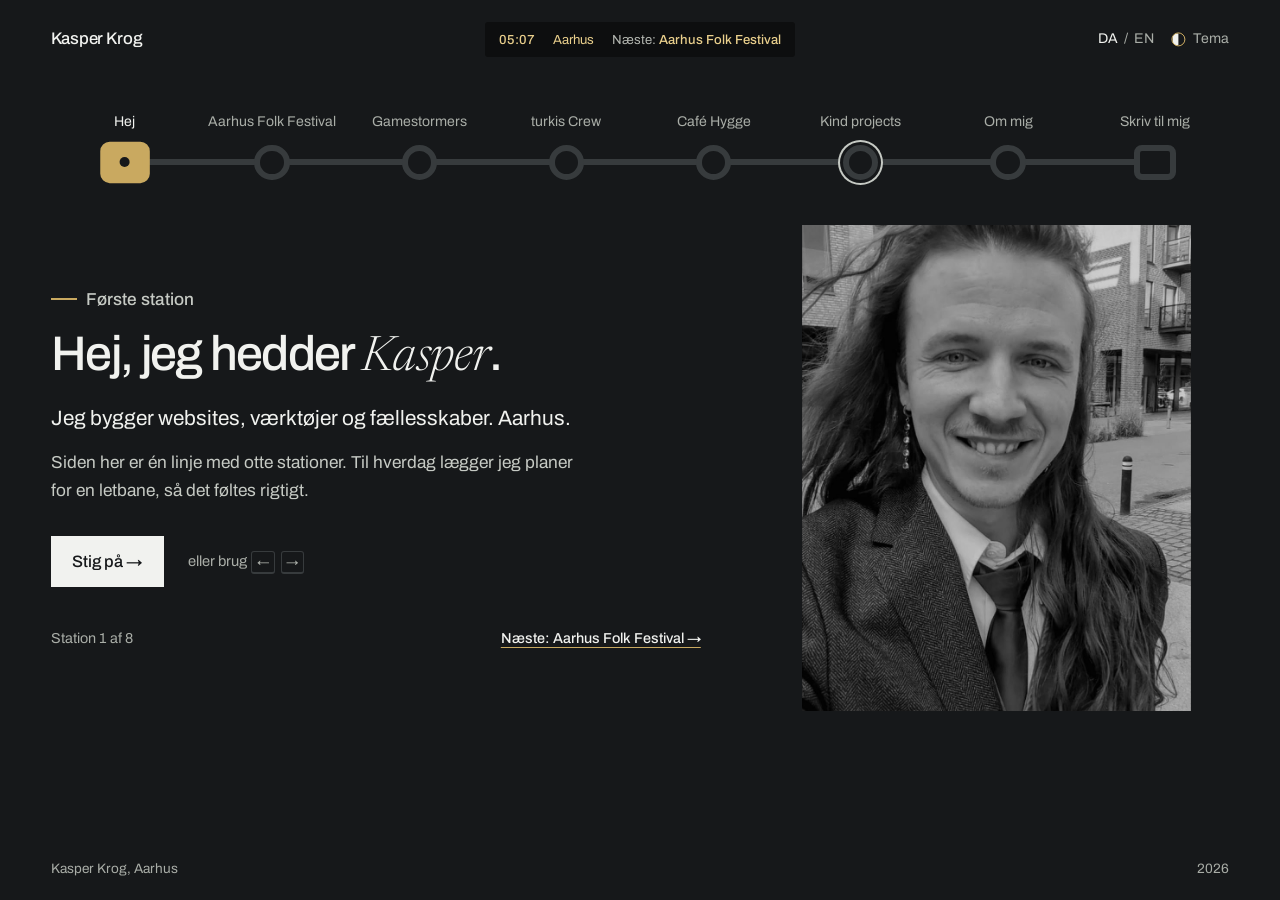
==== commit 015fbe5b: "Drop the logo, use the station ring as favicon, and greet by name The header now shows only the word" ====
--- a/index.html
+++ b/index.html
@@ -18,9 +18,10 @@
   <link rel="alternate" hreflang="da" href="https://kasper-krog.dk/">
   <link rel="alternate" hreflang="en" href="https://kasper-krog.dk/en/">
   <link rel="alternate" hreflang="x-default" href="https://kasper-krog.dk/">
-  <link rel="icon" href="assets/favicon.png?v=20260911" type="image/png" sizes="64x64">
-  <link rel="icon" href="favicon.ico?v=20260911" sizes="16x16 32x32 48x48">
-  <link rel="apple-touch-icon" href="assets/apple-touch-icon.png?v=20260911">
+  <link rel="icon" href="assets/favicon.svg?v=20261031" type="image/svg+xml">
+  <link rel="icon" href="assets/favicon.png?v=20261031" type="image/png" sizes="64x64">
+  <link rel="icon" href="favicon.ico?v=20261031" sizes="16x16 32x32 48x48">
+  <link rel="apple-touch-icon" href="assets/apple-touch-icon.png?v=20261031">
   <script>
     (function () {
       var key = 'kk-theme';
@@ -64,7 +65,7 @@
   <a class="skip-link" href="#main-content">Spring til indhold</a>
   <header class="site-head">
     <a class="brand" href="./" data-go="hej" aria-label="Kasper Krog, forside">
-      <img class="brand-mark" src="assets/kk-logo.png" width="490" height="490" alt="" aria-hidden="true"><span>Kasper Krog</span>
+      <span>Kasper Krog</span>
     </a>
     <div class="board" aria-hidden="true">
       <span class="board-time" id="board-time">Linjen</span>
@@ -92,10 +93,10 @@
   </nav>
 
   <main class="platforms" id="main-content" tabindex="-1">
-    <section class="stop terminus" id="hej" aria-labelledby="hero-heading">
+    <section class="stop stop-first terminus" id="hej" aria-labelledby="hero-heading">
       <div class="stop-copy">
         <p class="stop-kicker">Første station</p>
-        <h1 id="hero-heading">Hej, jeg er <em>Kasper</em>.</h1>
+        <h1 id="hero-heading">Hej, jeg hedder <em>Kasper</em>.</h1>
         <p class="lead">Jeg bygger websites, værktøjer og fællesskaber. Aarhus.</p>
         <p>Siden her er én linje med otte stationer. Til hverdag lægger jeg planer for en letbane, så det føltes rigtigt.</p>
         <div class="stop-actions">
--- a/css/site.css
+++ b/css/site.css
@@ -96,8 +96,7 @@
   padding: 1.1rem var(--page-x);
 }
 
-.brand { display: inline-flex; align-items: center; gap: .7rem; justify-self: start; font-weight: 500; text-decoration: none; }
-.brand-mark { width: 40px; height: 40px; }
+.brand { display: inline-flex; align-items: center; min-height: 2.75rem; justify-self: start; font-size: 1.05rem; font-weight: 500; letter-spacing: -.01em; text-decoration: none; white-space: nowrap; }
 
 .board {
   display: flex;
@@ -262,6 +261,11 @@
 }
 .stop h1:focus,
 .stop h2:focus { outline: none; }
+/* the greeting gets a wider column so it stays on one line */
+.stop-first { grid-template-columns: minmax(0, 7fr) minmax(0, 5fr); }
+.stop-first .stop-copy { max-width: 42rem; }
+.stop-first h1 { font-size: clamp(2.2rem, 3.8vw, 3.6rem); }
+.stop-first .stop-copy > p { max-width: 34rem; }
 .stop h1 em { font-family: var(--font-accent); font-weight: 300; letter-spacing: -.01em; }
 
 .stop p { margin: 0 0 1rem; color: var(--ink-2); font-size: 1.08rem; }
@@ -418,7 +422,11 @@
 }
 
 @media (max-width: 560px) {
-  .brand span, .board-place { display: none; }
+  .board-place { display: none; }
+}
+
+@media (max-width: 400px) {
+  .board { display: none; }
   .head-tools { gap: .8rem; }
   .theme-word { display: none; }
 }
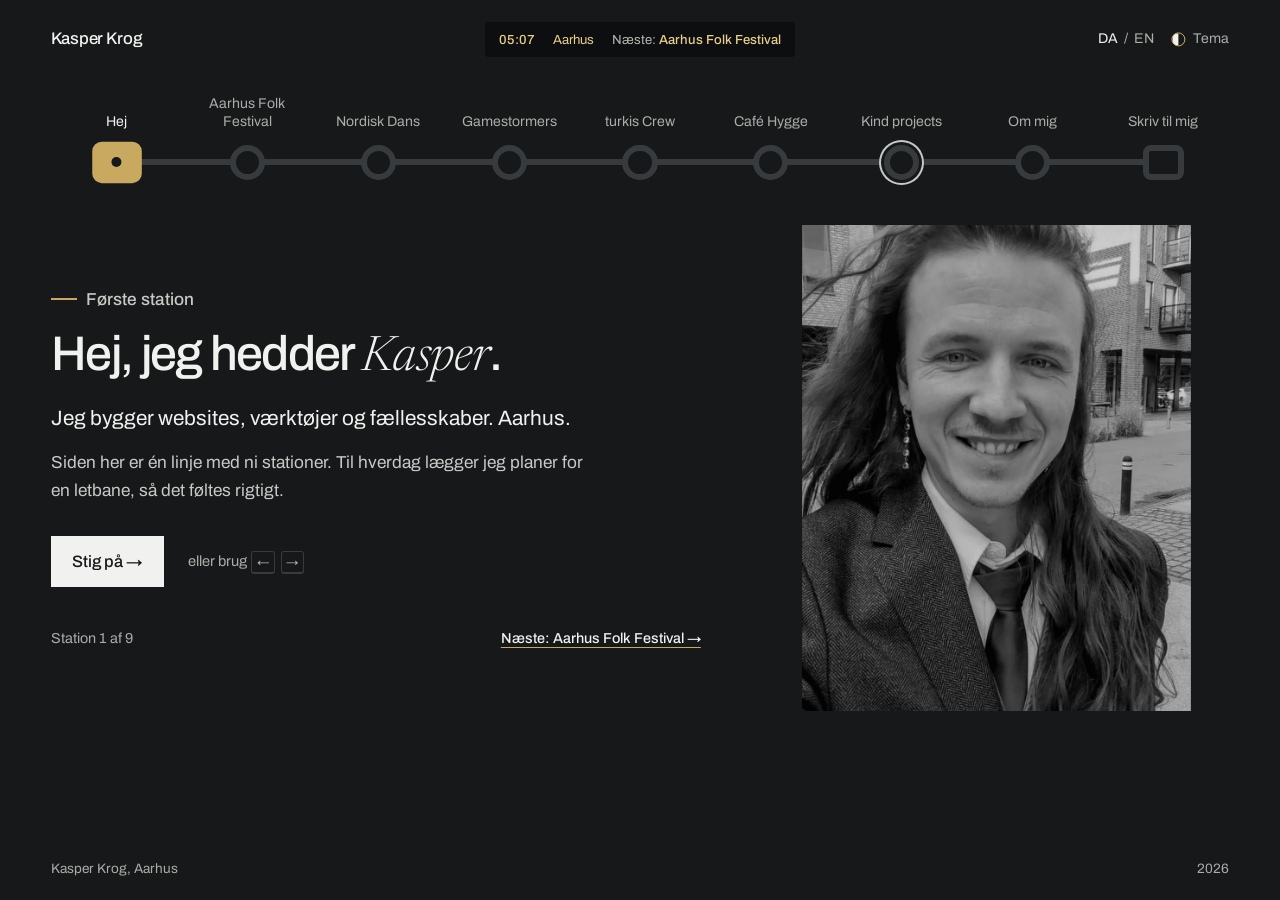
==== commit 1c941c23: "Add Nordisk Dans as a stop on the line Kasper has taken over nordiskdans.dk as webmaster and the reb" ====
--- a/index.html
+++ b/index.html
@@ -83,6 +83,7 @@
     <ol id="route">
       <li class="terminus"><a href="#hej"><span class="name">Hej</span><span class="dot" aria-hidden="true"></span></a></li>
       <li><a href="#folkfestival"><span class="name">Aarhus Folk Festival</span><span class="dot" aria-hidden="true"></span></a></li>
+      <li><a href="#nordisk-dans"><span class="name">Nordisk Dans</span><span class="dot" aria-hidden="true"></span></a></li>
       <li><a href="#gamestormers"><span class="name">Gamestormers</span><span class="dot" aria-hidden="true"></span></a></li>
       <li><a href="#turkis"><span class="name">turkis Crew</span><span class="dot" aria-hidden="true"></span></a></li>
       <li><a href="#hygge"><span class="name">Café Hygge</span><span class="dot" aria-hidden="true"></span></a></li>
@@ -98,7 +99,7 @@
         <p class="stop-kicker">Første station</p>
         <h1 id="hero-heading">Hej, jeg hedder <em>Kasper</em>.</h1>
         <p class="lead">Jeg bygger websites, værktøjer og fællesskaber. Aarhus.</p>
-        <p>Siden her er én linje med otte stationer. Til hverdag lægger jeg planer for en letbane, så det føltes rigtigt.</p>
+        <p>Siden her er én linje med ni stationer. Til hverdag lægger jeg planer for en letbane, så det føltes rigtigt.</p>
         <div class="stop-actions">
           <a class="button" href="#folkfestival">Stig på →</a>
           <span class="hint" aria-hidden="true">eller brug <kbd>←</kbd> <kbd>→</kbd></span>
@@ -115,6 +116,16 @@
         <div class="stop-actions"><a class="text-link" href="https://www.aarhusfolkfestival.dk/" target="_blank" rel="noopener">aarhusfolkfestival.dk ↗</a></div>
       </div>
       <a class="plate" href="https://www.aarhusfolkfestival.dk/" target="_blank" rel="noopener" tabindex="-1" aria-hidden="true"><img src="assets/img/cases/folk-festival.jpg" alt="" width="1600" height="1000" loading="lazy"></a>
+    </section>
+
+    <section class="stop" id="nordisk-dans" aria-labelledby="nordisk-heading">
+      <div class="stop-copy">
+        <p class="stop-kicker">Bygger</p>
+        <h2 id="nordisk-heading">Nordisk Dans</h2>
+        <p>Danseaftener i seks byer: først en times undervisning i folkedans, så bal til levende musik. Jeg har overtaget siden som webmaster og bygget den forfra, med alle byernes datoer samlet ét sted.</p>
+        <div class="stop-actions"><a class="text-link" href="https://nordiskdans.dk/" target="_blank" rel="noopener">nordiskdans.dk ↗</a></div>
+      </div>
+      <a class="plate" href="https://nordiskdans.dk/" target="_blank" rel="noopener" tabindex="-1" aria-hidden="true"><img src="assets/img/cases/nordisk-dans.jpg" alt="" width="1600" height="1000" loading="lazy"></a>
     </section>
 
     <section class="stop" id="gamestormers" aria-labelledby="gamestormers-heading">
--- a/css/site.css
+++ b/css/site.css
@@ -1,5 +1,5 @@
 /* kasper-krog.dk: Linjen, October 2026.
-   The site is one route with eight stops. On wide screens a line diagram
+   The site is one route with nine stops. On wide screens a line diagram
    shows one platform at a time; on phones, and whenever the script has not
    run, the page itself is the line and is read top to bottom.
    Styles both front pages and the 404. */
@@ -11,7 +11,7 @@
   --content: 1500px;
   --ease: cubic-bezier(.16, 1, .3, 1);
   --track: 6px;
-  --stops: 8;
+  --stops: 9;
 }
 
 [data-theme="dawn"] {
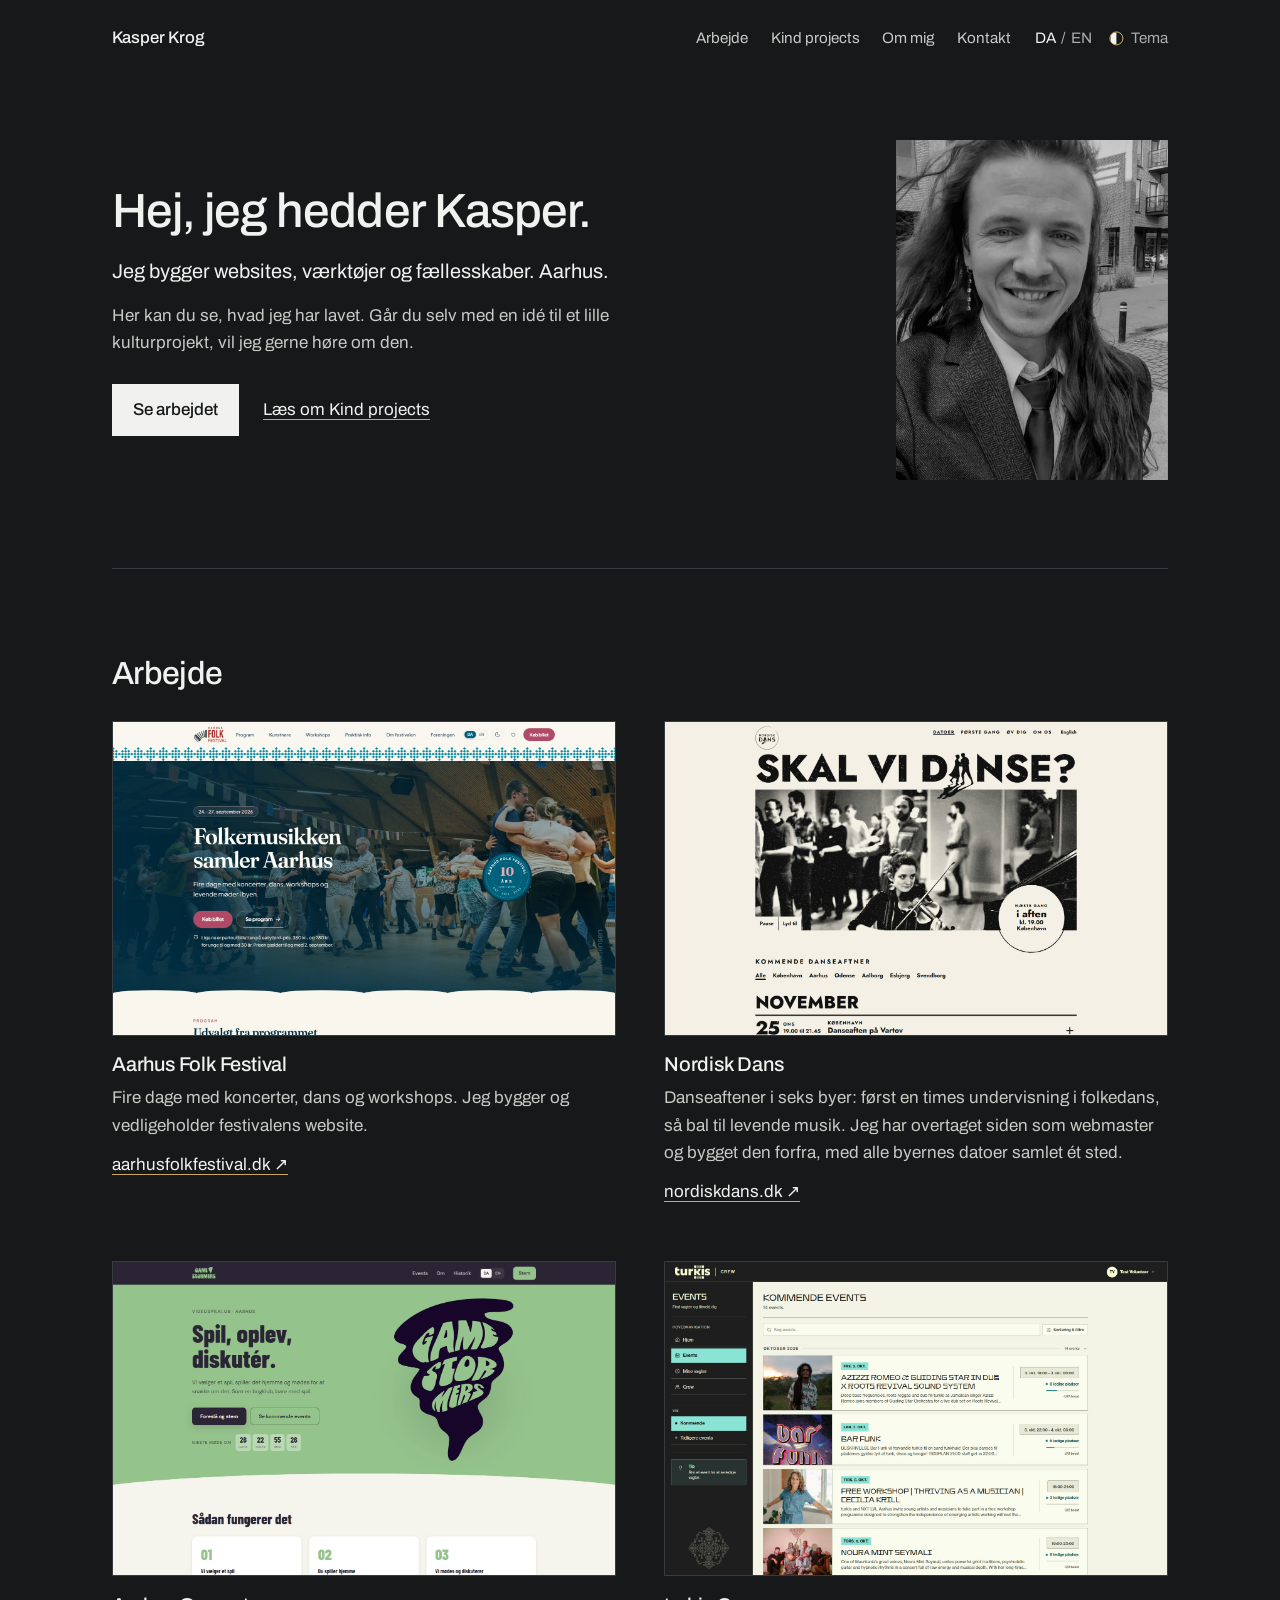
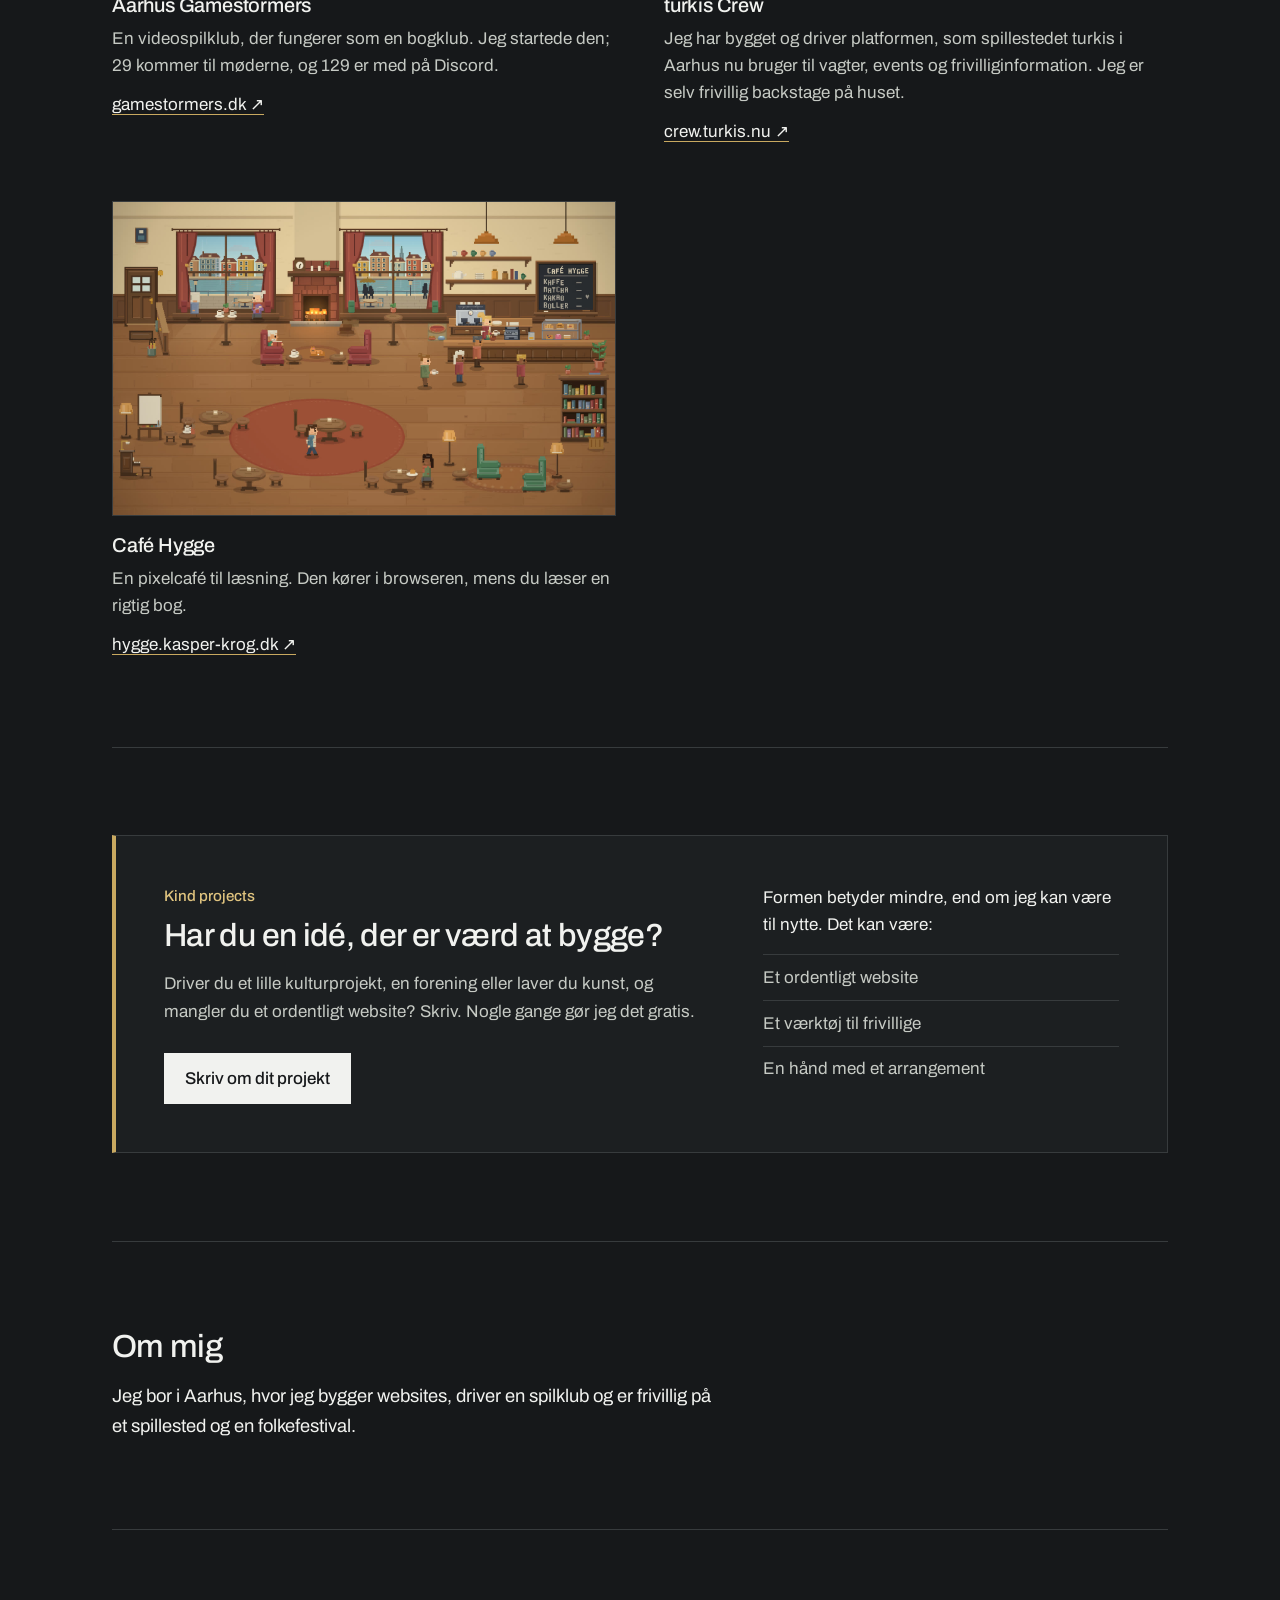
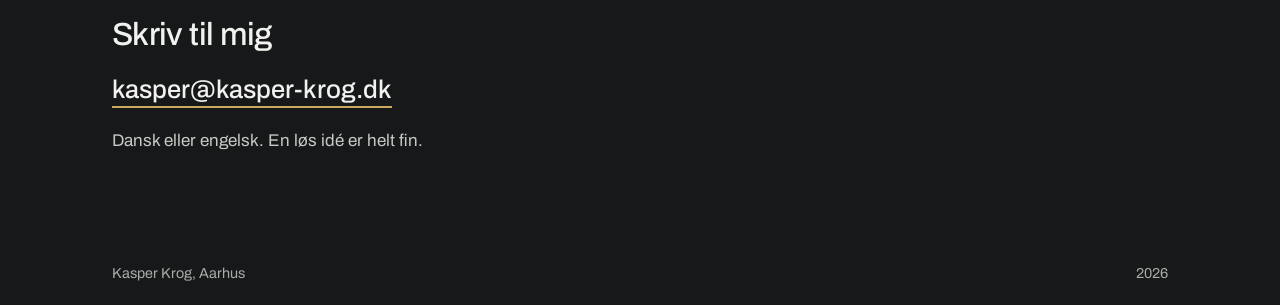
==== commit e647ff12: "Redesign the site as one plain page and retire Linjen Kasper asked for a simpler site without the tr" ====
--- a/index.html
+++ b/index.html
@@ -3,8 +3,8 @@
 <head>
   <meta charset="utf-8">
   <meta name="viewport" content="width=device-width, initial-scale=1">
-  <title>Kasper Krog · Trafikleder, digital skaber og kulturmenneske i Aarhus</title>
-  <meta name="description" content="Kasper Krog bygger websites, værktøjer og fællesskaber i Aarhus. Kør linjen gennem arbejdet, læs om Kind Projects, eller skriv med en idé.">
+  <title>Kasper Krog · Digital skaber og kulturmenneske i Aarhus</title>
+  <meta name="description" content="Kasper Krog bygger websites, værktøjer og fællesskaber i Aarhus. Se arbejdet, læs om Kind Projects, eller skriv med en idé.">
   <meta property="og:title" content="Kasper Krog">
   <meta property="og:description" content="Websites, værktøjer og fællesskaber. Aarhus.">
   <meta property="og:url" content="https://kasper-krog.dk/">
@@ -47,7 +47,7 @@
   </script>
   <link rel="preconnect" href="https://fonts.googleapis.com">
   <link rel="preconnect" href="https://fonts.gstatic.com" crossorigin>
-  <link href="https://fonts.googleapis.com/css2?family=Archivo:wght@400;500&family=Newsreader:ital,opsz,wght@1,6..72,300&display=swap" rel="stylesheet">
+  <link href="https://fonts.googleapis.com/css2?family=Archivo:wght@400;500&display=swap" rel="stylesheet">
   <link rel="stylesheet" href="css/site.css">
   <script type="application/ld+json">
   {
@@ -55,7 +55,6 @@
     "@type": "Person",
     "name": "Kasper Krog",
     "url": "https://kasper-krog.dk/",
-    "jobTitle": "Trafikleder og koblingsleder",
     "homeLocation": { "@type": "Place", "name": "Aarhus, Denmark" },
     "sameAs": ["https://github.com/KasperKrog92"]
   }
@@ -64,141 +63,97 @@
 <body>
   <a class="skip-link" href="#main-content">Spring til indhold</a>
   <header class="site-head">
-    <a class="brand" href="./" data-go="hej" aria-label="Kasper Krog, forside">
-      <span>Kasper Krog</span>
-    </a>
-    <div class="board" aria-hidden="true">
-      <span class="board-time" id="board-time">Linjen</span>
-      <span class="board-place">Aarhus</span>
-      <span class="board-next">Næste: <strong id="board-next">Aarhus Folk Festival</strong></span>
-    </div>
+    <a class="brand" href="./" aria-label="Kasper Krog, forside">Kasper Krog</a>
+    <nav class="site-nav" aria-label="Sidens afsnit">
+      <a href="#arbejde">Arbejde</a>
+      <a href="#kind-projects">Kind projects</a>
+      <a href="#om-mig">Om mig</a>
+      <a href="#kontakt">Kontakt</a>
+    </nav>
     <div class="head-tools">
-      <a class="head-contact" href="#kontakt">Skriv</a>
       <span class="lang-switch"><span aria-current="true" lang="da">DA</span><span aria-hidden="true">/</span><a href="en/" hreflang="en" lang="en" data-lang-choice="en">EN</a></span>
       <button class="theme-toggle" id="lantern" type="button" aria-pressed="false" aria-label="Skift mellem dag og nat"><span class="theme-dot" aria-hidden="true"></span><span class="theme-word">Tema</span></button>
     </div>
   </header>
 
-  <nav class="route" aria-label="Linjen: sidens stationer">
-    <ol id="route">
-      <li class="terminus"><a href="#hej"><span class="name">Hej</span><span class="dot" aria-hidden="true"></span></a></li>
-      <li><a href="#folkfestival"><span class="name">Aarhus Folk Festival</span><span class="dot" aria-hidden="true"></span></a></li>
-      <li><a href="#nordisk-dans"><span class="name">Nordisk Dans</span><span class="dot" aria-hidden="true"></span></a></li>
-      <li><a href="#gamestormers"><span class="name">Gamestormers</span><span class="dot" aria-hidden="true"></span></a></li>
-      <li><a href="#turkis"><span class="name">turkis Crew</span><span class="dot" aria-hidden="true"></span></a></li>
-      <li><a href="#hygge"><span class="name">Café Hygge</span><span class="dot" aria-hidden="true"></span></a></li>
-      <li class="interchange"><a href="#kind-projects"><span class="name">Kind projects</span><span class="dot" aria-hidden="true"></span></a></li>
-      <li><a href="#om-mig"><span class="name">Om mig</span><span class="dot" aria-hidden="true"></span></a></li>
-      <li class="terminus"><a href="#kontakt"><span class="name">Skriv til mig</span><span class="dot" aria-hidden="true"></span></a></li>
-    </ol>
-  </nav>
-
-  <main class="platforms" id="main-content" tabindex="-1">
-    <section class="stop stop-first terminus" id="hej" aria-labelledby="hero-heading">
-      <div class="stop-copy">
-        <p class="stop-kicker">Første station</p>
-        <h1 id="hero-heading">Hej, jeg hedder <em>Kasper</em>.</h1>
+  <main id="main-content" tabindex="-1">
+    <section class="section intro" id="hej" aria-labelledby="hero-heading">
+      <div class="intro-copy">
+        <h1 id="hero-heading">Hej, jeg hedder Kasper.</h1>
         <p class="lead">Jeg bygger websites, værktøjer og fællesskaber. Aarhus.</p>
-        <p>Siden her er én linje med ni stationer. Til hverdag lægger jeg planer for en letbane, så det føltes rigtigt.</p>
-        <div class="stop-actions">
-          <a class="button" href="#folkfestival">Stig på →</a>
-          <span class="hint" aria-hidden="true">eller brug <kbd>←</kbd> <kbd>→</kbd></span>
+        <p>Her kan du se, hvad jeg har lavet. Går du selv med en idé til et lille kulturprojekt, vil jeg gerne høre om den.</p>
+        <div class="actions">
+          <a class="button" href="#arbejde">Se arbejdet</a>
+          <a class="text-link" href="#kind-projects">Læs om Kind projects</a>
         </div>
       </div>
-      <figure class="plate portrait"><img src="assets/img/portraet.jpg" alt="Portræt af Kasper Krog i Aarhus." width="900" height="1125"></figure>
+      <figure class="portrait"><img src="assets/img/portraet.jpg" alt="Portræt af Kasper Krog i Aarhus." width="900" height="1125"></figure>
     </section>
 
-    <section class="stop" id="folkfestival" aria-labelledby="folk-heading">
-      <div class="stop-copy">
-        <p class="stop-kicker">Bygger</p>
-        <h2 id="folk-heading">Aarhus Folk Festival</h2>
-        <p>Fire dage med koncerter, dans og workshops. Jeg bygger og vedligeholder festivalens website.</p>
-        <div class="stop-actions"><a class="text-link" href="https://www.aarhusfolkfestival.dk/" target="_blank" rel="noopener">aarhusfolkfestival.dk ↗</a></div>
-      </div>
-      <a class="plate" href="https://www.aarhusfolkfestival.dk/" target="_blank" rel="noopener" tabindex="-1" aria-hidden="true"><img src="assets/img/cases/folk-festival.jpg" alt="" width="1600" height="1000" loading="lazy"></a>
-    </section>
-
-    <section class="stop" id="nordisk-dans" aria-labelledby="nordisk-heading">
-      <div class="stop-copy">
-        <p class="stop-kicker">Bygger</p>
-        <h2 id="nordisk-heading">Nordisk Dans</h2>
-        <p>Danseaftener i seks byer: først en times undervisning i folkedans, så bal til levende musik. Jeg har overtaget siden som webmaster og bygget den forfra, med alle byernes datoer samlet ét sted.</p>
-        <div class="stop-actions"><a class="text-link" href="https://nordiskdans.dk/" target="_blank" rel="noopener">nordiskdans.dk ↗</a></div>
-      </div>
-      <a class="plate" href="https://nordiskdans.dk/" target="_blank" rel="noopener" tabindex="-1" aria-hidden="true"><img src="assets/img/cases/nordisk-dans.jpg" alt="" width="1600" height="1000" loading="lazy"></a>
-    </section>
-
-    <section class="stop" id="gamestormers" aria-labelledby="gamestormers-heading">
-      <div class="stop-copy">
-        <p class="stop-kicker">Samler</p>
-        <h2 id="gamestormers-heading">Aarhus Gamestormers</h2>
-        <p>En videospilklub, der fungerer som en bogklub. Jeg startede den; 29 kommer til møderne, og 129 er med på Discord.</p>
-        <div class="stop-actions"><a class="text-link" href="https://www.gamestormers.dk/" target="_blank" rel="noopener">gamestormers.dk ↗</a></div>
-      </div>
-      <a class="plate" href="https://www.gamestormers.dk/" target="_blank" rel="noopener" tabindex="-1" aria-hidden="true"><img src="assets/img/cases/gamestormers.jpg" alt="" width="1600" height="1000" loading="lazy"></a>
-    </section>
-
-    <section class="stop" id="turkis" aria-labelledby="turkis-heading">
-      <div class="stop-copy">
-        <p class="stop-kicker">Bygger · Samler</p>
-        <h2 id="turkis-heading">turkis Crew</h2>
-        <p>Jeg har bygget og driver platformen, som spillestedet turkis i Aarhus nu bruger til vagter, events og frivilliginformation. Jeg er selv frivillig backstage på huset.</p>
-        <div class="stop-actions"><a class="text-link" href="https://crew.turkis.nu/" target="_blank" rel="noopener">crew.turkis.nu ↗</a></div>
-      </div>
-      <a class="plate" href="https://crew.turkis.nu/" target="_blank" rel="noopener" tabindex="-1" aria-hidden="true"><img src="assets/img/cases/turkis-crew.jpg" alt="" width="1600" height="1000" loading="lazy"></a>
-    </section>
-
-    <section class="stop" id="hygge" aria-labelledby="hygge-heading">
-      <div class="stop-copy">
-        <p class="stop-kicker">Leger</p>
-        <h2 id="hygge-heading">Café Hygge</h2>
-        <p>En pixelcafé til læsning. Den kører i browseren, mens du læser en rigtig bog.</p>
-        <div class="stop-actions"><a class="text-link" href="https://hygge.kasper-krog.dk/" target="_blank" rel="noopener">hygge.kasper-krog.dk ↗</a></div>
-      </div>
-      <a class="plate" href="https://hygge.kasper-krog.dk/" target="_blank" rel="noopener" tabindex="-1" aria-hidden="true"><img src="assets/img/cases/cafe-hygge.jpg" alt="" width="1600" height="1000" loading="lazy"></a>
-    </section>
-
-    <section class="stop" id="kind-projects" aria-labelledby="kind-heading">
-      <div class="stop-copy">
-        <p class="stop-kicker">Skift her</p>
-        <h2 id="kind-heading">Har du en idé, der er værd at bygge?</h2>
-        <p>Driver du et lille kulturprojekt, en forening eller laver du kunst, og mangler du et ordentligt website? Skriv. Nogle gange gør jeg det gratis.</p>
-        <div class="stop-actions"><a class="button" href="mailto:kasper@kasper-krog.dk?subject=Kind%20project">Skriv om dit projekt</a></div>
-      </div>
-      <div class="kind-card">
-        <p>Formen betyder mindre, end om jeg kan være til nytte. Det kan være:</p>
-        <ul>
-          <li>Et ordentligt website</li>
-          <li>Et værktøj til frivillige</li>
-          <li>En hånd med et arrangement</li>
-        </ul>
+    <section class="section" id="arbejde" aria-labelledby="work-heading">
+      <h2 id="work-heading">Arbejde</h2>
+      <div class="projects">
+        <article class="project" id="folkfestival" aria-labelledby="folk-heading">
+          <a class="shot" href="https://www.aarhusfolkfestival.dk/" target="_blank" rel="noopener" tabindex="-1" aria-hidden="true"><img src="assets/img/cases/folk-festival.jpg" alt="" width="1600" height="1000" loading="lazy"></a>
+          <h3 id="folk-heading">Aarhus Folk Festival</h3>
+          <p>Fire dage med koncerter, dans og workshops. Jeg bygger og vedligeholder festivalens website.</p>
+          <a class="text-link" href="https://www.aarhusfolkfestival.dk/" target="_blank" rel="noopener">aarhusfolkfestival.dk ↗</a>
+        </article>
+        <article class="project" id="nordisk-dans" aria-labelledby="nordisk-heading">
+          <a class="shot" href="https://nordiskdans.dk/" target="_blank" rel="noopener" tabindex="-1" aria-hidden="true"><img src="assets/img/cases/nordisk-dans.jpg" alt="" width="1600" height="1000" loading="lazy"></a>
+          <h3 id="nordisk-heading">Nordisk Dans</h3>
+          <p>Danseaftener i seks byer: først en times undervisning i folkedans, så bal til levende musik. Jeg har overtaget siden som webmaster og bygget den forfra, med alle byernes datoer samlet ét sted.</p>
+          <a class="text-link" href="https://nordiskdans.dk/" target="_blank" rel="noopener">nordiskdans.dk ↗</a>
+        </article>
+        <article class="project" id="gamestormers" aria-labelledby="gamestormers-heading">
+          <a class="shot" href="https://www.gamestormers.dk/" target="_blank" rel="noopener" tabindex="-1" aria-hidden="true"><img src="assets/img/cases/gamestormers.jpg" alt="" width="1600" height="1000" loading="lazy"></a>
+          <h3 id="gamestormers-heading">Aarhus Gamestormers</h3>
+          <p>En videospilklub, der fungerer som en bogklub. Jeg startede den; 29 kommer til møderne, og 129 er med på Discord.</p>
+          <a class="text-link" href="https://www.gamestormers.dk/" target="_blank" rel="noopener">gamestormers.dk ↗</a>
+        </article>
+        <article class="project" id="turkis" aria-labelledby="turkis-heading">
+          <a class="shot" href="https://crew.turkis.nu/" target="_blank" rel="noopener" tabindex="-1" aria-hidden="true"><img src="assets/img/cases/turkis-crew.jpg" alt="" width="1600" height="1000" loading="lazy"></a>
+          <h3 id="turkis-heading">turkis Crew</h3>
+          <p>Jeg har bygget og driver platformen, som spillestedet turkis i Aarhus nu bruger til vagter, events og frivilliginformation. Jeg er selv frivillig backstage på huset.</p>
+          <a class="text-link" href="https://crew.turkis.nu/" target="_blank" rel="noopener">crew.turkis.nu ↗</a>
+        </article>
+        <article class="project" id="hygge" aria-labelledby="hygge-heading">
+          <a class="shot" href="https://hygge.kasper-krog.dk/" target="_blank" rel="noopener" tabindex="-1" aria-hidden="true"><img src="assets/img/cases/cafe-hygge.jpg" alt="" width="1600" height="1000" loading="lazy"></a>
+          <h3 id="hygge-heading">Café Hygge</h3>
+          <p>En pixelcafé til læsning. Den kører i browseren, mens du læser en rigtig bog.</p>
+          <a class="text-link" href="https://hygge.kasper-krog.dk/" target="_blank" rel="noopener">hygge.kasper-krog.dk ↗</a>
+        </article>
       </div>
     </section>
 
-    <section class="stop" id="om-mig" aria-labelledby="about-heading">
-      <div class="stop-copy">
-        <p class="stop-kicker">Om mig</p>
-        <h2 id="about-heading">Jeg er trafikleder og bygger videre, når jeg har fri.</h2>
-        <p>På arbejde lægger jeg de operative planer for Aarhus Letbane og afgør, hvornår dele af kørestrømmen er sikre at arbejde på. Ved siden af bygger jeg websites, driver en spilklub og er frivillig på et spillested og en folkefestival.</p>
+    <section class="section" id="kind-projects" aria-labelledby="kind-heading">
+      <div class="kind">
+        <div>
+          <p class="label">Kind projects</p>
+          <h2 id="kind-heading">Har du en idé, der er værd at bygge?</h2>
+          <p>Driver du et lille kulturprojekt, en forening eller laver du kunst, og mangler du et ordentligt website? Skriv. Nogle gange gør jeg det gratis.</p>
+          <div class="actions"><a class="button" href="mailto:kasper@kasper-krog.dk?subject=Kind%20project">Skriv om dit projekt</a></div>
+        </div>
+        <div class="kind-list">
+          <p>Formen betyder mindre, end om jeg kan være til nytte. Det kan være:</p>
+          <ul>
+            <li>Et ordentligt website</li>
+            <li>Et værktøj til frivillige</li>
+            <li>En hånd med et arrangement</li>
+          </ul>
+        </div>
       </div>
-      <ol class="timeline" aria-label="Erfaring og uddannelse">
-        <li><span>2022</span><p>Trafikleder og koblingsleder, Aarhus Letbane</p></li>
-        <li><span>2025</span><p>Frivillig: turkis, folkefestival og spilklub</p></li>
-        <li><span>2018–21</span><p>Kandidat i Videnskabsstudier</p></li>
-        <li><span>2016–18</span><p>Bachelor i Filosofi</p></li>
-        <li><span>2008–10</span><p>Webintegrator</p></li>
-      </ol>
     </section>
 
-    <section class="stop terminus" id="kontakt" aria-labelledby="contact-heading">
-      <div class="stop-copy">
-        <p class="stop-kicker">Endestation</p>
-        <h2 id="contact-heading">Skriv til mig.</h2>
-        <a class="email" href="mailto:kasper@kasper-krog.dk">kasper@kasper-krog.dk</a>
-        <p>Dansk eller engelsk. En løs idé er helt fin.</p>
-        <div class="stop-actions"><a class="text-link" href="#hej">Tag turen igen ↺</a></div>
-      </div>
-      <div class="stop-empty" aria-hidden="true"></div>
+    <section class="section about" id="om-mig" aria-labelledby="about-heading">
+      <h2 id="about-heading">Om mig</h2>
+      <p>Jeg bor i Aarhus, hvor jeg bygger websites, driver en spilklub og er frivillig på et spillested og en folkefestival.</p>
+    </section>
+
+    <section class="section contact" id="kontakt" aria-labelledby="contact-heading">
+      <h2 id="contact-heading">Skriv til mig</h2>
+      <a class="email" href="mailto:kasper@kasper-krog.dk">kasper@kasper-krog.dk</a>
+      <p>Dansk eller engelsk. En løs idé er helt fin.</p>
     </section>
   </main>
 
--- a/css/site.css
+++ b/css/site.css
@@ -1,17 +1,12 @@
-/* kasper-krog.dk: Linjen, October 2026.
-   The site is one route with nine stops. On wide screens a line diagram
-   shows one platform at a time; on phones, and whenever the script has not
-   run, the page itself is the line and is read top to bottom.
-   Styles both front pages and the 404. */
+/* kasper-krog.dk, November 2026.
+   One plain page read top to bottom: greeting, work, Kind projects, about,
+   contact. Styles both front pages and the 404. */
 
 :root {
   --font: Archivo, "Helvetica Neue", Helvetica, Arial, sans-serif;
-  --font-accent: Newsreader, Georgia, serif;
-  --page-x: clamp(1.25rem, 4vw, 3.5rem);
-  --content: 1500px;
-  --ease: cubic-bezier(.16, 1, .3, 1);
-  --track: 6px;
-  --stops: 9;
+  --page-x: clamp(1.25rem, 5vw, 3rem);
+  --content: 66rem;
+  --section-y: clamp(3rem, 8vw, 5.5rem);
 }
 
 [data-theme="dawn"] {
@@ -26,9 +21,6 @@
   --brass-text: #7c652f;
   --button-bg: #16181a;
   --button-ink: #f4f5f3;
-  --board: #16181a;
-  --board-ink: #f1e3bd;
-  --board-muted: #b9bcb6;
 }
 
 [data-theme="dusk"] {
@@ -43,9 +35,6 @@
   --brass-text: #e0c47f;
   --button-bg: #f1f2ef;
   --button-ink: #16181a;
-  --board: #0d0e0f;
-  --board-ink: #e9cf8c;
-  --board-muted: #b4b7b1;
 }
 
 *, *::before, *::after { box-sizing: border-box; }
@@ -55,21 +44,27 @@
 body {
   margin: 0;
   min-width: 320px;
-  overflow-x: hidden;
   background: var(--mineral);
   color: var(--ink);
   font-family: var(--font);
-  font-size: 16.5px;
+  font-size: 1.0625rem;
   line-height: 1.6;
   -webkit-font-smoothing: antialiased;
   text-rendering: optimizeLegibility;
-  transition: background-color .5s ease, color .5s ease;
+  transition: background-color .3s ease, color .3s ease;
 }
 
 a { color: inherit; }
 button { font: inherit; color: inherit; }
 button, a { -webkit-tap-highlight-color: transparent; }
 img { display: block; max-width: 100%; height: auto; }
+
+h1, h2, h3 { margin: 0; font-weight: 500; line-height: 1.15; letter-spacing: -.02em; }
+h1 { font-size: clamp(2rem, 5vw, 3rem); }
+h2 { font-size: clamp(1.5rem, 3.2vw, 2rem); }
+h3 { font-size: 1.25rem; letter-spacing: -.01em; }
+p { margin: 0 0 1rem; color: var(--ink-2); }
+main:focus { outline: none; }
 
 :focus-visible { outline: 2px solid var(--brass); outline-offset: 4px; }
 
@@ -86,42 +81,57 @@
 }
 .skip-link:focus { transform: none; }
 
-/* Header: brand, departure board, tools */
+/* Shared width */
+
+.site-head,
+.section,
+.site-foot {
+  width: 100%;
+  max-width: calc(var(--content) + 2 * var(--page-x));
+  margin-inline: auto;
+  padding-inline: var(--page-x);
+}
+
+/* Header: name, section links, language, theme */
 
 .site-head {
-  display: grid;
-  grid-template-columns: 1fr auto 1fr;
-  align-items: center;
-  gap: 1.5rem;
-  padding: 1.1rem var(--page-x);
-}
-
-.brand { display: inline-flex; align-items: center; min-height: 2.75rem; justify-self: start; font-size: 1.05rem; font-weight: 500; letter-spacing: -.01em; text-decoration: none; white-space: nowrap; }
-
-.board {
   display: flex;
-  align-items: center;
-  gap: 1.1rem;
-  padding: .45rem .9rem;
-  border-radius: 3px;
-  background: var(--board);
-  color: var(--board-ink);
-  font-size: .82rem;
-  font-variant-numeric: tabular-nums;
+  flex-wrap: wrap;
+  align-items: center;
+  justify-content: space-between;
+  gap: .25rem 1.5rem;
+  padding-block: 1rem;
+  font-size: .95rem;
+}
+
+.brand {
+  display: inline-flex;
+  align-items: center;
+  min-height: 2.75rem;
+  margin-right: auto;
+  font-size: 1.05rem;
+  font-weight: 500;
+  text-decoration: none;
   white-space: nowrap;
 }
-.board-time { font-weight: 500; }
-.board-next { color: var(--board-muted); }
-.board-next strong { color: var(--board-ink); font-weight: 500; }
-
-.head-tools { display: flex; align-items: center; justify-self: end; gap: 1.1rem; font-size: .88rem; }
+
+.site-nav { display: flex; flex-wrap: wrap; gap: .25rem 1.4rem; }
+.site-nav a {
+  display: inline-flex;
+  align-items: center;
+  min-height: 2.75rem;
+  color: var(--ink-2);
+  text-decoration: none;
+  white-space: nowrap;
+}
+.site-nav a:hover { color: var(--ink); text-decoration: underline; text-decoration-color: var(--brass); text-underline-offset: .3em; }
+
+.head-tools { display: flex; align-items: center; gap: 1.1rem; }
 
 .lang-switch { display: flex; align-items: center; gap: .35rem; color: var(--muted); }
 .lang-switch a { text-decoration: none; }
 .lang-switch a:hover { color: var(--brass-text); }
 .lang-switch [aria-current] { color: var(--ink); }
-
-.head-contact { display: none; text-decoration-color: var(--brass); text-underline-offset: .25em; }
 
 .theme-toggle {
   display: inline-flex;
@@ -142,141 +152,24 @@
   border: 1px solid var(--brass);
   border-radius: 50%;
   background: linear-gradient(90deg, transparent 50%, var(--ink) 50%);
-  transition: transform .7s var(--ease);
 }
 [data-theme="dusk"] .theme-dot { transform: rotate(180deg); }
 
-/* The route: a line diagram of every stop */
-
-.route { padding: .75rem var(--page-x) 0; }
-
-.route ol {
-  --progress: 0px;
-  position: relative;
-  display: grid;
-  grid-template-columns: repeat(var(--stops), 1fr);
-  margin: 0;
-  padding: 0;
-  list-style: none;
-}
-
-/* the track, then the brass part already travelled */
-.route ol::before,
-.route ol::after {
-  content: "";
-  position: absolute;
-  left: calc(100% / var(--stops) / 2);
-  bottom: calc(1.1rem - var(--track) / 2);
-  height: var(--track);
-  border-radius: var(--track);
-}
-.route ol::before { right: calc(100% / var(--stops) / 2); background: var(--line); }
-.route ol::after { width: var(--progress); background: var(--brass); transition: width .9s var(--ease); }
-
-.route li { position: relative; z-index: 1; }
-
-.route a {
-  display: flex;
-  flex-direction: column;
-  align-items: center;
-  gap: .9rem;
-  padding-top: .25rem;
-  color: var(--muted);
-  font-size: .88rem;
-  line-height: 1.25;
-  text-align: center;
-  text-decoration: none;
-  transition: color .3s ease;
-}
-.route a:hover,
-.route a[aria-current] { color: var(--ink); }
-
-.route .name { display: flex; align-items: flex-end; min-height: 2.5em; padding: 0 .25rem; }
-
-.route .dot {
-  width: 2.2rem;
-  height: 2.2rem;
-  border: var(--track) solid var(--line);
-  border-radius: 50%;
-  background: var(--mineral);
-  transition: border-color .4s ease, background-color .4s ease, transform .4s var(--ease);
-}
-.route li.passed .dot { border-color: var(--brass); }
-.route a:hover .dot { transform: scale(1.12); }
-.route a[aria-current] .dot { border-color: var(--brass); background: var(--brass); transform: scale(1.18); }
-
-/* the two ends are termini; Kind projects is the interchange */
-.route .terminus .dot { width: 2.6rem; border-radius: 8px; }
-.route .interchange .dot { box-shadow: 0 0 0 3px var(--mineral), 0 0 0 5px var(--ink-2); }
-
-.train {
-  position: absolute;
-  left: 0;
-  bottom: calc(1.1rem - 5px);
-  z-index: 2;
-  width: 10px;
-  height: 10px;
-  border-radius: 50%;
-  background: var(--mineral);
-  transform: translateX(var(--train-x, 0));
-  transition: transform .9s var(--ease);
-  pointer-events: none;
-}
-
-/* Platforms: one stop each */
-
-.platforms { padding: 0 var(--page-x) 1.5rem; }
-.platforms:focus { outline: none; }
-
-.stop {
-  display: grid;
-  grid-template-columns: minmax(0, 5fr) minmax(0, 7fr);
-  gap: clamp(2rem, 5vw, 5rem);
-  align-items: center;
-  max-width: var(--content);
-  margin-inline: auto;
-  padding-top: clamp(1.75rem, 5vh, 4rem);
-}
-
-.stop-copy { max-width: 34rem; }
-
-.stop-kicker {
-  display: flex;
-  align-items: center;
-  gap: .6rem;
-  margin: 0 0 1.1rem;
-  color: var(--brass-text);
-  font-size: .9rem;
-  font-weight: 500;
-}
-.stop-kicker::before { content: ""; width: 1.6rem; height: 2px; background: var(--brass); }
-
-.stop h1,
-.stop h2 {
-  margin: 0 0 1.2rem;
-  font-size: clamp(2.2rem, 4.2vw, 3.9rem);
-  font-weight: 500;
-  line-height: 1.02;
-  letter-spacing: -.035em;
-}
-.stop h1:focus,
-.stop h2:focus { outline: none; }
-/* the greeting gets a wider column so it stays on one line */
-.stop-first { grid-template-columns: minmax(0, 7fr) minmax(0, 5fr); }
-.stop-first .stop-copy { max-width: 42rem; }
-.stop-first h1 { font-size: clamp(2.2rem, 3.8vw, 3.6rem); }
-.stop-first .stop-copy > p { max-width: 34rem; }
-.stop h1 em { font-family: var(--font-accent); font-weight: 300; letter-spacing: -.01em; }
-
-.stop p { margin: 0 0 1rem; color: var(--ink-2); font-size: 1.08rem; }
-.stop .lead { color: var(--ink); font-size: 1.3rem; line-height: 1.45; }
-
-.stop-actions { display: flex; flex-wrap: wrap; align-items: center; gap: 1rem 1.5rem; margin-top: 2rem; }
+/* Sections */
+
+.section { padding-block: var(--section-y); scroll-margin-top: 1rem; }
+.section + .section { background: linear-gradient(var(--line), var(--line)) top center / calc(100% - 2 * var(--page-x)) 1px no-repeat; }
+.section > h2 { margin-bottom: 1.75rem; }
+
+.label { margin: 0 0 .6rem; color: var(--brass-text); font-size: .95rem; font-weight: 500; }
+
+.lead { color: var(--ink); font-size: 1.25rem; line-height: 1.45; }
+
+.actions { display: flex; flex-wrap: wrap; align-items: center; gap: 1rem 1.5rem; margin-top: 1.75rem; }
 
 .button {
   display: inline-flex;
   align-items: center;
-  gap: .6rem;
   min-height: 3rem;
   padding: .7rem 1.25rem;
   border: 1px solid var(--button-bg);
@@ -284,172 +177,109 @@
   color: var(--button-ink);
   font-weight: 500;
   text-decoration: none;
-  cursor: pointer;
-  transition: background-color .25s ease, border-color .25s ease;
+  transition: background-color .2s ease, border-color .2s ease;
 }
 .button:hover { border-color: var(--brass-text); background: var(--brass-text); }
 .button-secondary { background: none; color: var(--ink); }
 .button-secondary:hover { background: none; border-color: var(--brass); color: var(--brass-text); }
 
-.text-link { color: var(--ink-2); text-decoration-color: var(--brass); text-underline-offset: .25em; }
-.text-link:hover { color: var(--ink); }
-
-.plate {
-  position: relative;
-  aspect-ratio: 16 / 10;
-  margin: 0;
-  overflow: hidden;
+.text-link { color: var(--ink); text-decoration-color: var(--brass); text-underline-offset: .25em; }
+.text-link:hover { color: var(--brass-text); }
+
+/* Greeting */
+
+.intro {
+  display: grid;
+  grid-template-columns: minmax(0, 1fr) minmax(0, 17rem);
+  gap: clamp(2rem, 6vw, 4.5rem);
+  align-items: center;
+  padding-top: clamp(2rem, 6vw, 4rem);
+}
+.intro h1 { margin-bottom: 1.1rem; }
+.intro-copy { max-width: 36rem; }
+
+.portrait { margin: 0; }
+.portrait img { width: 100%; filter: grayscale(1); }
+[data-theme="dusk"] .portrait img { filter: grayscale(1) contrast(1.05) brightness(.82); }
+
+/* Work */
+
+.projects { display: grid; grid-template-columns: repeat(2, minmax(0, 1fr)); gap: clamp(2.25rem, 5vw, 3.5rem) clamp(1.5rem, 4vw, 3rem); }
+.project { scroll-margin-top: 1rem; }
+.project h3 { margin: 1.1rem 0 .5rem; }
+.project p { margin-bottom: .75rem; }
+
+.shot { display: block; aspect-ratio: 16 / 10; overflow: hidden; border: 1px solid var(--line); background: var(--plaster); }
+.shot img { width: 100%; height: 100%; object-fit: cover; object-position: top; }
+
+/* Kind projects */
+
+.kind {
+  display: grid;
+  grid-template-columns: minmax(0, 3fr) minmax(0, 2fr);
+  gap: clamp(1.75rem, 5vw, 4rem);
+  align-items: start;
+  padding: clamp(1.5rem, 4vw, 3rem);
   border: 1px solid var(--line);
+  border-left: 4px solid var(--brass);
   background: var(--plaster);
 }
-.plate img { width: 100%; height: 100%; object-fit: cover; object-position: top; transition: transform .8s var(--ease); }
-a.plate:hover img { transform: scale(1.02); }
-
-.portrait { aspect-ratio: 4 / 5; max-height: 54vh; justify-self: center; border: 0; background: none; }
-.portrait img { filter: grayscale(1); }
-[data-theme="dusk"] .portrait img { filter: grayscale(1) contrast(1.05) brightness(.82); }
-
-.hint { display: none; color: var(--muted); font-size: .92rem; }
-.hint kbd {
-  display: inline-block;
-  min-width: 1.6em;
-  margin: 0 .1em;
-  padding: 0 .35em;
-  border: 1px solid var(--line);
-  border-bottom-width: 2px;
-  border-radius: 3px;
-  font: inherit;
-  font-size: .85em;
-  text-align: center;
-}
-
-.kind-card {
-  align-self: stretch;
-  display: flex;
-  flex-direction: column;
-  justify-content: center;
-  padding: clamp(1.75rem, 4vw, 3.5rem);
-  border: 1px solid var(--line);
-  border-left: var(--track) solid var(--brass);
-  background: var(--plaster);
-}
-.kind-card p { color: var(--ink); font-size: 1.15rem; }
-.kind-card ul { margin: .5rem 0 0; padding: 0; list-style: none; color: var(--ink-2); }
-.kind-card li { padding: .55rem 0; border-top: 1px solid var(--line); }
-
-.timeline { margin: 0; padding: 0; list-style: none; border-top: 1px solid var(--line); }
-.timeline li { display: grid; grid-template-columns: 5.5rem 1fr; gap: 1rem; padding: .7rem 0; border-bottom: 1px solid var(--line); }
-.timeline span { color: var(--brass-text); font-variant-numeric: tabular-nums; }
-.timeline p { margin: 0; color: var(--ink); font-size: 1rem; }
-
+.kind h2 { margin-bottom: 1rem; }
+.kind-list p { color: var(--ink); }
+.kind-list ul { margin: 0; padding: 0; list-style: none; color: var(--ink-2); }
+.kind-list li { padding: .55rem 0; border-top: 1px solid var(--line); }
+
+/* About */
+
+.about h2 { margin-bottom: 1rem; }
+.about p { max-width: 38rem; margin-bottom: 0; color: var(--ink); font-size: 1.15rem; }
+
+/* Contact */
+
+.contact h2 { margin-bottom: 1rem; }
 .email {
   display: inline-block;
-  margin: .4rem 0 1.2rem;
-  border-bottom: 3px solid var(--brass);
-  font-size: clamp(1.6rem, 3.6vw, 3.2rem);
+  margin-bottom: 1rem;
+  font-size: clamp(1.25rem, 3vw, 1.6rem);
   font-weight: 500;
-  letter-spacing: -.03em;
-  text-decoration: none;
+  text-decoration-color: var(--brass);
+  text-decoration-thickness: 2px;
+  text-underline-offset: .3em;
   overflow-wrap: anywhere;
 }
 .email:hover { color: var(--brass-text); }
-
-/* "Next stop" row, added by the script on wide screens */
-.stop-foot { display: flex; justify-content: space-between; gap: 1rem; margin-top: 2.5rem; color: var(--muted); font-size: .9rem; }
-.next {
-  padding: 0;
-  border: 0;
-  background: none;
-  color: var(--ink);
-  font-weight: 500;
-  text-decoration: underline;
-  text-decoration-color: var(--brass);
-  text-underline-offset: .3em;
-  cursor: pointer;
-}
-
-.site-foot { display: flex; justify-content: space-between; gap: 1rem; padding: 1.25rem var(--page-x); color: var(--muted); font-size: .85rem; }
-
-/* Wide screens with the script running: one platform at a time */
-
-@media (min-width: 900px) {
-  .line-ready body { display: grid; grid-template-rows: auto auto 1fr auto; min-height: 100svh; }
-  .line-ready .stop { display: none; }
-  .line-ready .stop.is-current { display: grid; animation: arrive .7s var(--ease) both; }
-  .line-ready .stop.from-left.is-current { animation-name: arrive-left; }
-  .line-ready .hint { display: inline; }
-}
-
-@keyframes arrive { from { opacity: 0; transform: translateX(28px); } to { opacity: 1; transform: none; } }
-@keyframes arrive-left { from { opacity: 0; transform: translateX(-28px); } to { opacity: 1; transform: none; } }
-
-/* Phones: the page is the line */
-
-@media (max-width: 899.98px) {
-  .site-head { grid-template-columns: auto 1fr auto; gap: .9rem; }
-  .board { justify-self: start; padding: .35rem .7rem; }
-  .route, .board-next, .stop-foot { display: none; }
-  .head-contact { display: inline; }
-
-  .platforms { position: relative; padding-left: calc(var(--page-x) + 2.4rem); }
-  .platforms::before {
-    content: "";
-    position: absolute;
-    top: 3.2rem;
-    bottom: 6rem;
-    left: calc(var(--page-x) + .55rem);
-    width: var(--track);
-    border-radius: var(--track);
-    background: linear-gradient(var(--brass), var(--brass) 70%, var(--line));
-  }
-
-  .stop { position: relative; grid-template-columns: minmax(0, 1fr); gap: 1.5rem; padding-top: 3rem; }
-  .stop::before {
-    content: "";
-    position: absolute;
-    top: 3.15rem;
-    left: -2.4rem;
-    width: 1.6rem;
-    height: 1.6rem;
-    border: var(--track) solid var(--brass);
-    border-radius: 50%;
-    background: var(--mineral);
-  }
-  .stop.terminus::before { border-radius: 6px; background: var(--brass); }
-  .stop h1, .stop h2 { font-size: clamp(2rem, 9vw, 2.8rem); }
-  .portrait { width: 100%; max-width: 22rem; max-height: none; justify-self: start; }
-  .stop-empty { display: none; }
-}
-
-@media (max-width: 560px) {
-  .board-place { display: none; }
+.contact p:last-child { margin-bottom: 0; }
+
+.site-foot {
+  display: flex;
+  justify-content: space-between;
+  gap: 1rem;
+  padding-block: 1.25rem;
+  color: var(--muted);
+  font-size: .9rem;
+}
+
+/* Narrow screens: one column */
+
+@media (max-width: 760px) {
+  .site-nav { order: 3; width: 100%; column-gap: .9rem; }
+  .intro, .kind { grid-template-columns: minmax(0, 1fr); }
+  .portrait { max-width: 15rem; }
 }
 
 @media (max-width: 400px) {
-  .board { display: none; }
-  .head-tools { gap: .8rem; }
-  .theme-word { display: none; }
-}
-
-/* 404: a single platform without the route */
+  .site-nav { column-gap: .75rem; font-size: .9rem; }
+}
+
+@media (max-width: 620px) {
+  .projects { grid-template-columns: minmax(0, 1fr); }
+}
+
+/* 404 */
 
 .page-not-found { display: flex; flex-direction: column; min-height: 100svh; }
-.page-not-found main { flex: 1; padding: 0 var(--page-x) 3rem; }
-.page-not-found main:focus { outline: none; }
-.page-not-found .stop { grid-template-columns: minmax(0, 1fr); }
-.page-not-found .stop::before { display: none; }
-
-/* Rain easter egg */
-
-.rain-visit {
-  position: fixed;
-  inset: 0;
-  z-index: 55;
-  pointer-events: none;
-  opacity: 0;
-  transition: opacity 1.4s ease;
-}
-.rain-visit.is-raining { opacity: 1; }
+.page-not-found main { flex: 1; }
+.page-not-found h1 { margin-bottom: 1.1rem; }
 
 @media (prefers-reduced-motion: reduce) {
   *, *::before, *::after { animation: none !important; transition: none !important; scroll-behavior: auto !important; }
